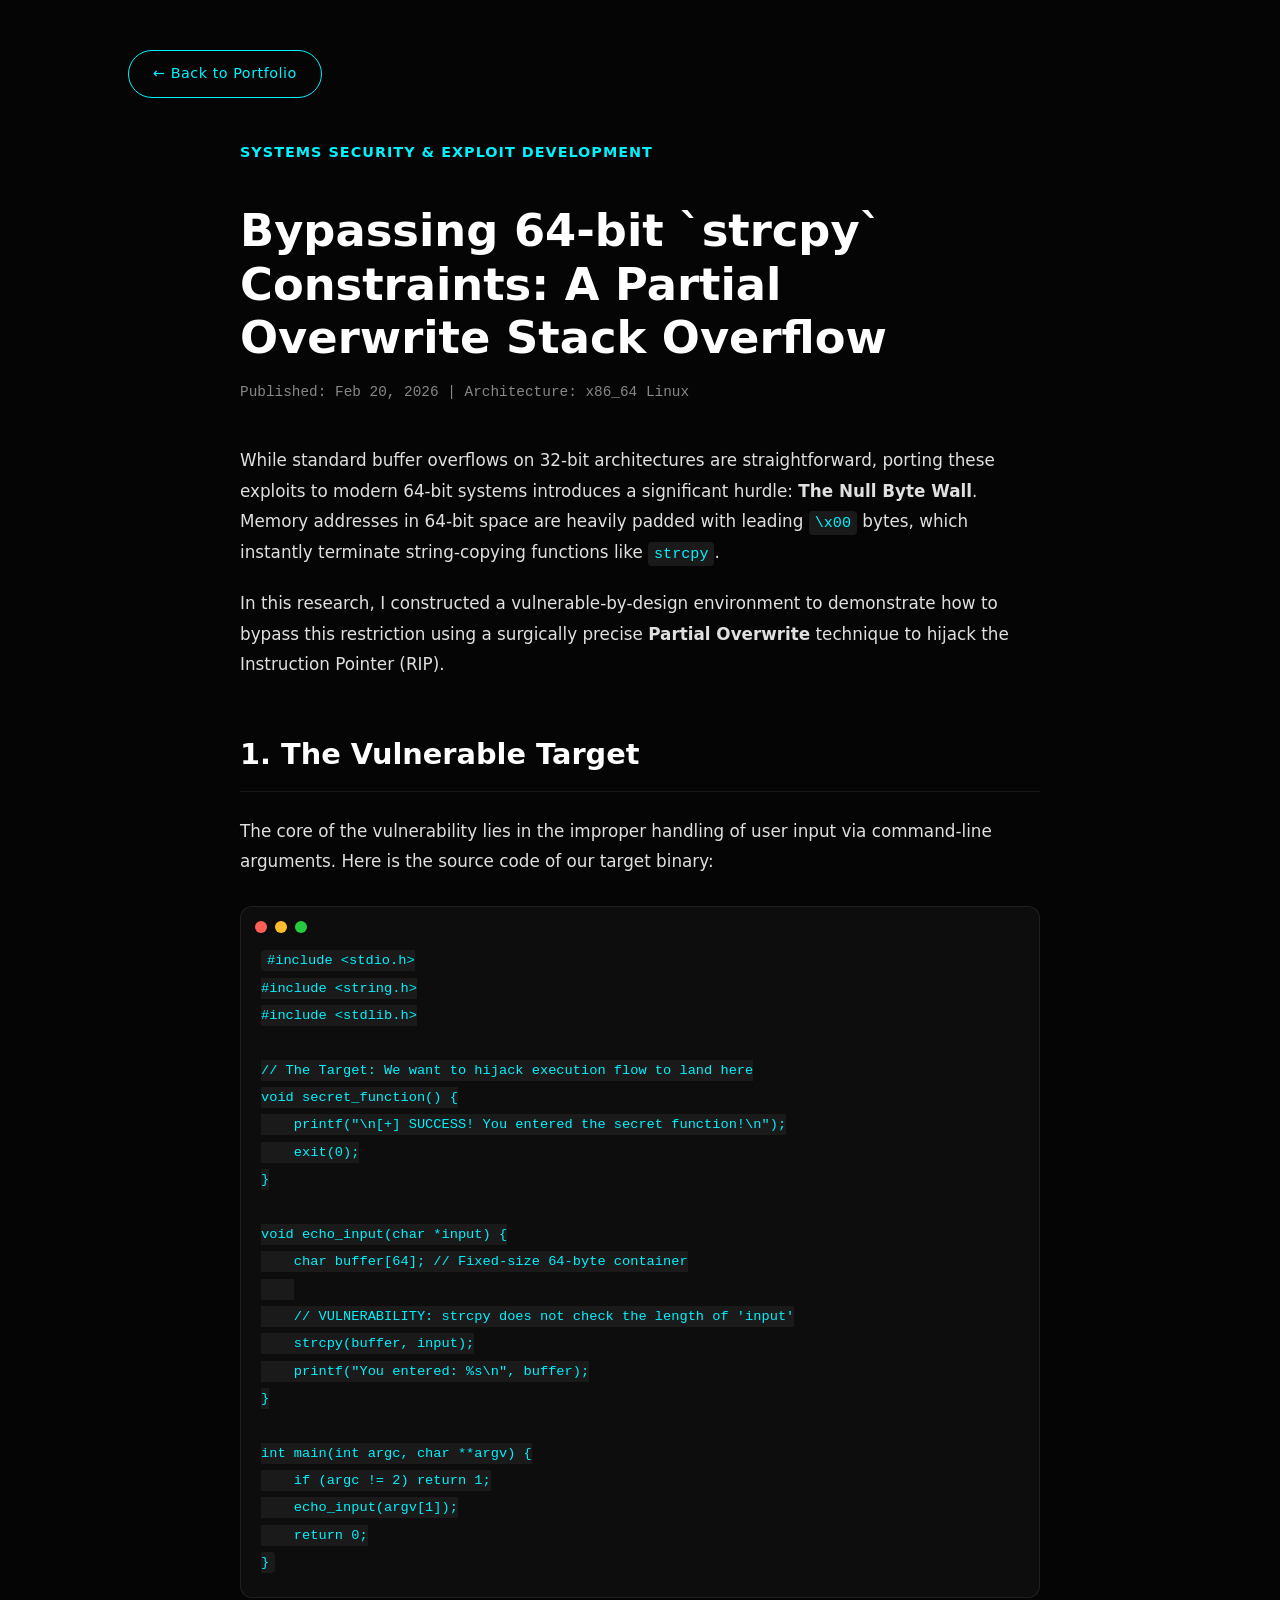
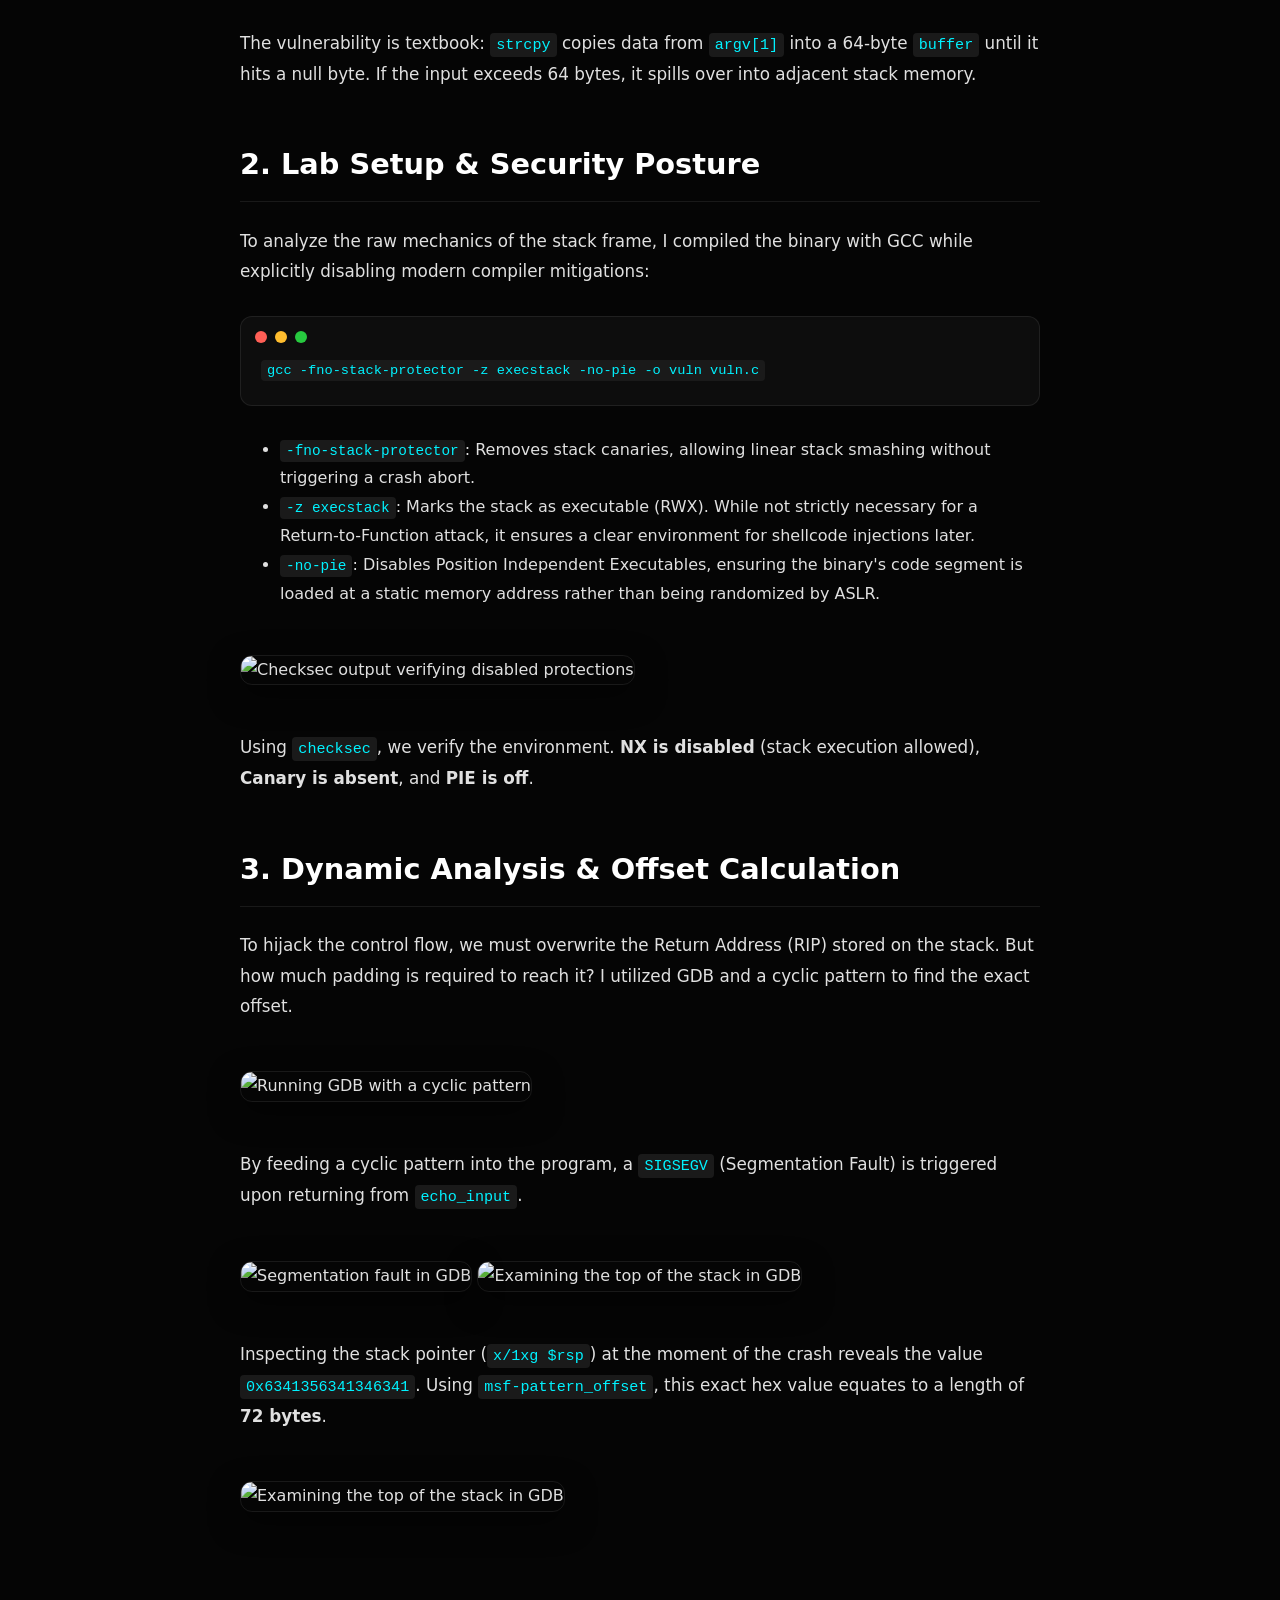
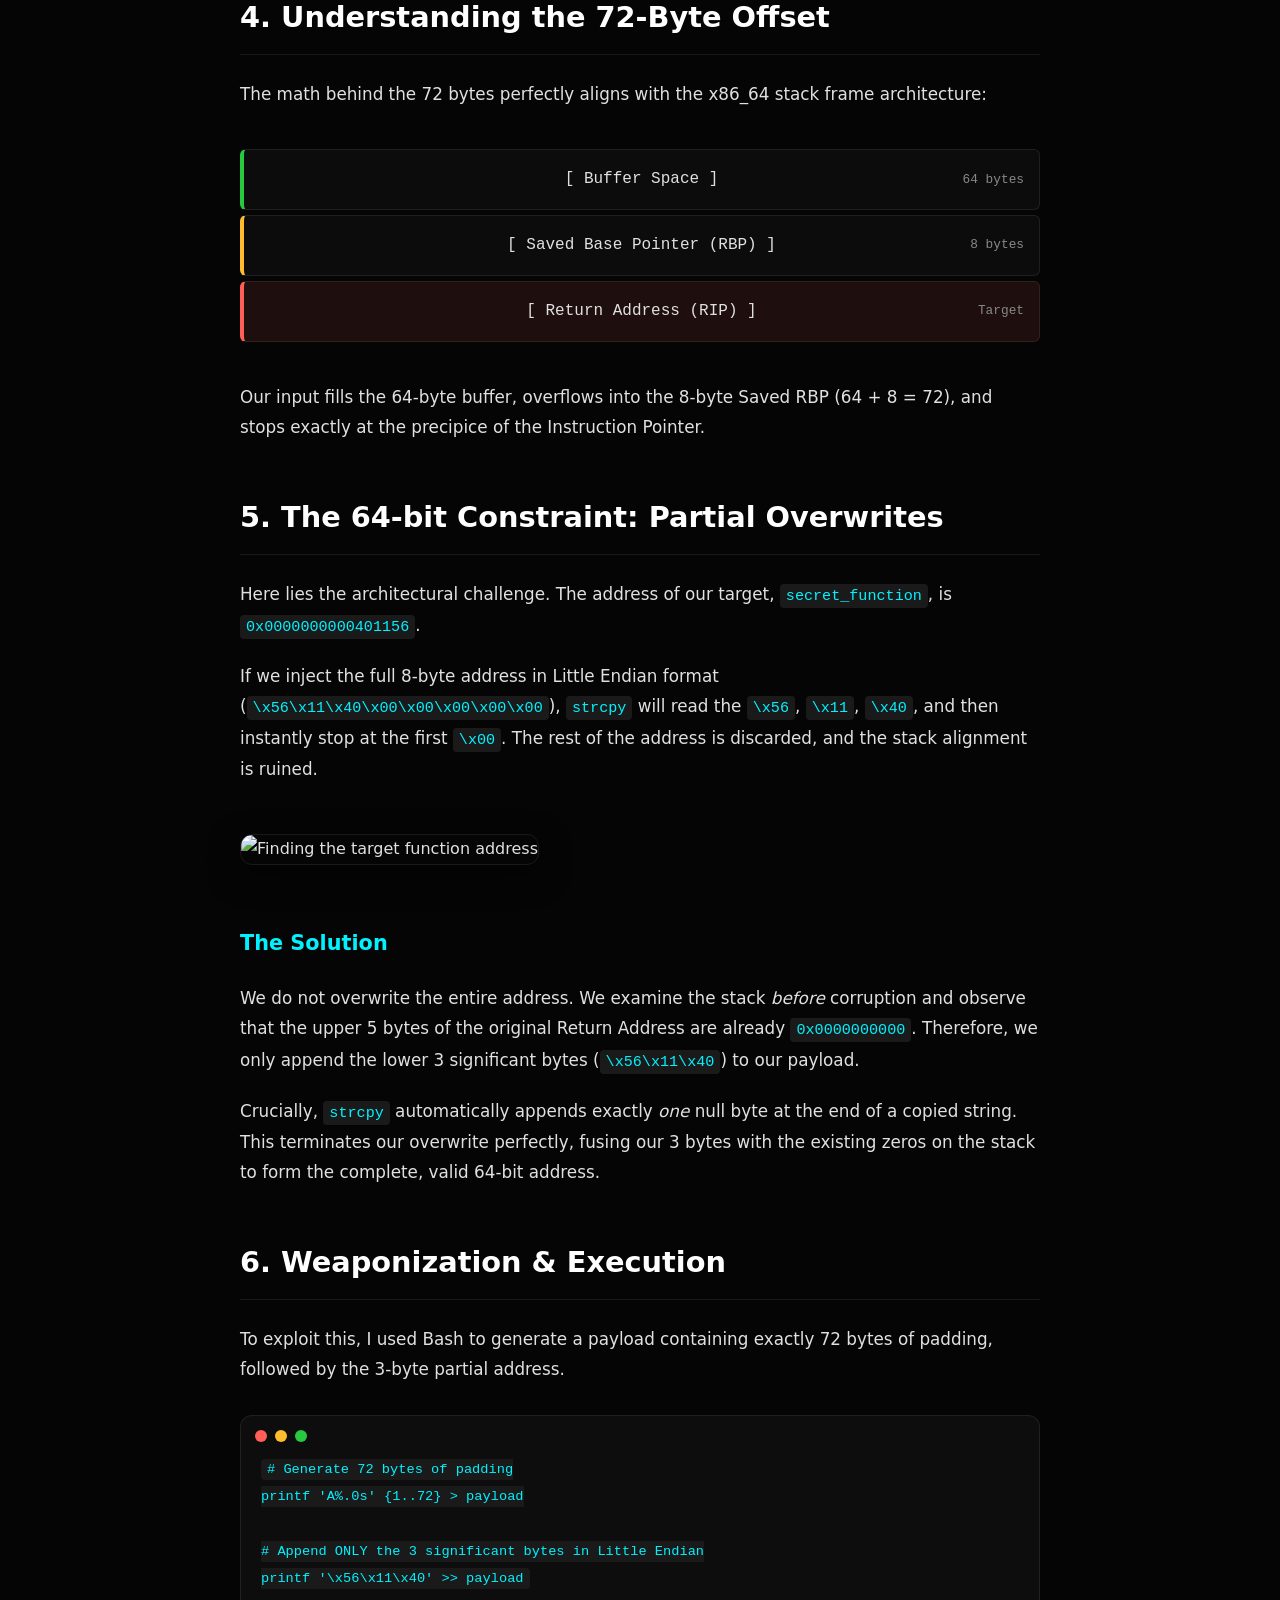
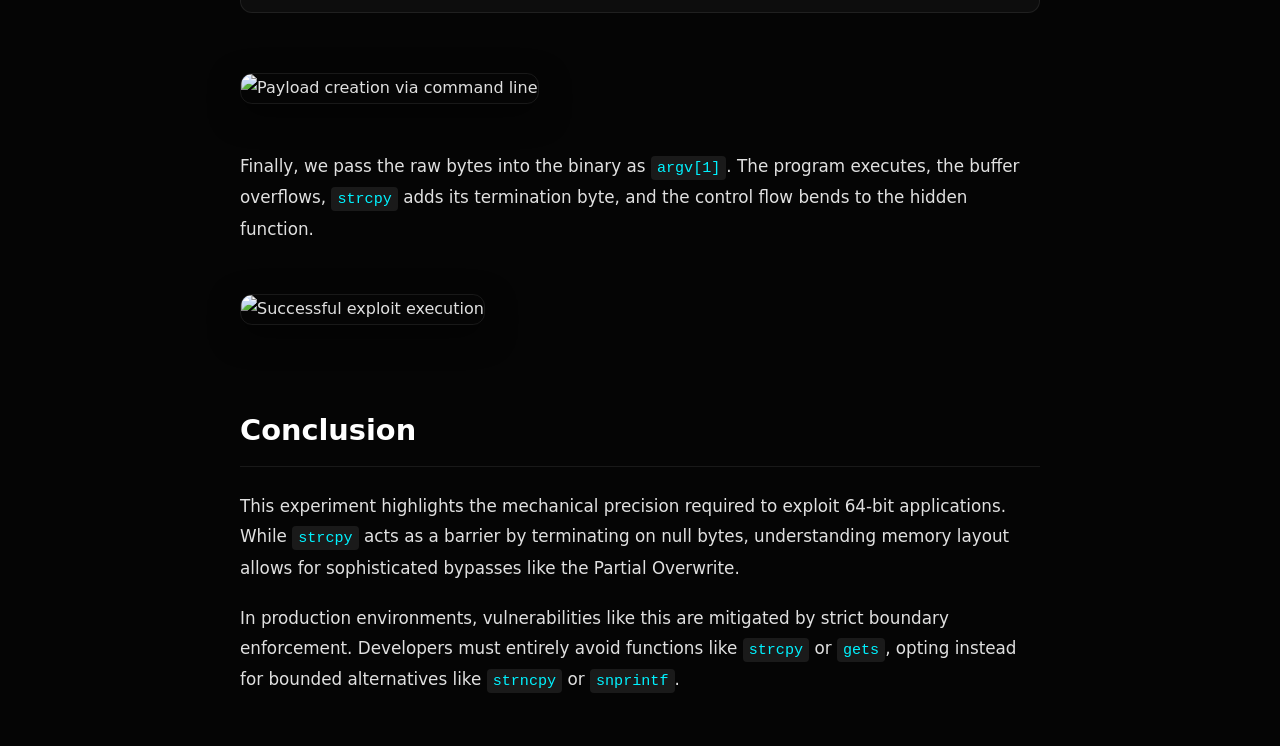
==== blog/buffer-overflow.html @ 31efb601 "Update buffer-overflow.html Updated all the images link in the page" ====
<!DOCTYPE html>
<html lang="en">
<head>
    <meta charset="UTF-8">
    <meta name="viewport" content="width=device-width, initial-scale=1.0">
    <title>Bypassing 64-bit strcpy Constraints | Vedant Karande</title>
    <style>
        :root {
            --bg: #050505;
            --neon-blue: #00f2ff;
            --text-main: #e0e0e0;
            --text-muted: #888;
            --glass-bg: rgba(255, 255, 255, 0.03);
            --glass-border: rgba(255, 255, 255, 0.08);
        }
        
        body { 
            background: var(--bg); 
            color: var(--text-main); 
            font-family: 'Inter', system-ui, -apple-system, sans-serif; 
            line-height: 1.8; 
            padding: 50px 10%; 
            margin: 0;
            overflow-x: hidden;
        }

        /* Smooth Scroll & Animations */
        html { scroll-behavior: smooth; }
        .fade-in {
            opacity: 0;
            transform: translateY(30px);
            transition: opacity 0.8s ease-out, transform 0.8s ease-out;
        }
        .fade-in.visible {
            opacity: 1;
            transform: translateY(0);
        }

        /* Navigation */
        .back-btn {
            display: inline-block;
            text-decoration: none;
            color: var(--neon-blue);
            border: 1px solid var(--neon-blue);
            padding: 10px 24px;
            border-radius: 50px;
            margin-bottom: 40px;
            font-size: 0.9rem;
            letter-spacing: 0.5px;
            transition: all 0.3s ease;
        }
        .back-btn:hover { 
            background: var(--neon-blue); 
            color: #000; 
            box-shadow: 0 0 15px var(--neon-blue); 
        }

        /* Typography & Layout */
        .content { max-width: 800px; margin: 0 auto; }
        h1 { font-size: 2.8rem; color: #fff; margin-bottom: 10px; line-height: 1.2; }
        h2 { font-size: 1.8rem; color: #fff; margin-top: 50px; border-bottom: 1px solid var(--glass-border); padding-bottom: 10px; }
        h3 { font-size: 1.3rem; color: var(--neon-blue); margin-top: 30px; }
        p { font-size: 1.05rem; margin-bottom: 20px; }
        .metadata { color: var(--text-muted); margin-bottom: 40px; font-family: 'Fira Code', monospace; font-size: 0.9rem; }
        
        /* Media & Inline Code */
        img { 
            width: 100%; 
            border-radius: 12px; 
            border: 1px solid var(--glass-border); 
            margin: 30px 0; 
            box-shadow: 0 10px 30px rgba(0,0,0,0.5);
            transition: transform 0.3s ease;
        }
        img:hover { transform: scale(1.02); }
        code { background: #1a1a1a; padding: 3px 6px; border-radius: 4px; color: var(--neon-blue); font-family: 'Fira Code', monospace; font-size: 0.9em; }

        /* Custom Stack Diagram */
        .stack-diagram {
            display: flex;
            flex-direction: column;
            gap: 5px;
            margin: 40px 0;
            font-family: 'Fira Code', monospace;
        }
        .stack-row {
            background: var(--glass-bg);
            border: 1px solid var(--glass-border);
            padding: 15px;
            text-align: center;
            border-radius: 6px;
            position: relative;
        }
        .stack-row.buffer { border-left: 4px solid #27c93f; }
        .stack-row.rbp { border-left: 4px solid #ffbd2e; }
        .stack-row.rip { border-left: 4px solid #ff5f56; background: rgba(255, 95, 86, 0.1); }
        .stack-annotation { font-size: 0.8rem; color: var(--text-muted); position: absolute; right: 15px; top: 50%; transform: translateY(-50%); }

        /* Code Block Styling */
        .code-container { position: relative; margin: 30px 0; }
        pre { 
            background: #0d0d0d; 
            color: #d4d4d4; 
            padding: 40px 20px 20px; 
            border-radius: 12px; 
            overflow-x: auto; 
            font-family: 'Fira Code', monospace; 
            font-size: 0.95rem; 
            border: 1px solid var(--glass-border); 
            margin: 0;
        }
        .copy-btn { 
            position: absolute; top: 10px; right: 10px; background: #2a2a2a; color: #fff; 
            border: 1px solid var(--glass-border); border-radius: 6px; padding: 5px 12px; 
            font-size: 12px; cursor: pointer; transition: all 0.2s; opacity: 0; font-family: 'Inter', sans-serif;
        }
        .code-container:hover .copy-btn { opacity: 1; }
        .copy-btn:hover { background: var(--neon-blue); color: #000; }
        .mac-dots { position: absolute; top: 15px; left: 15px; display: flex; gap: 8px; }
        .mac-dot { width: 12px; height: 12px; border-radius: 50%; }
        .mac-dot.red { background: #ff5f56; } 
        .mac-dot.yellow { background: #ffbd2e; } 
        .mac-dot.green { background: #27c93f; }
    </style>
</head>
<body>

    <a href="../index.html" class="back-btn">← Back to Portfolio</a>

    <article class="content">
        <div class="fade-in">
            <span style="color:var(--neon-blue); text-transform:uppercase; font-size:0.9rem; font-weight: 600; letter-spacing: 1px;">Systems Security & Exploit Development</span>
            <h1>Bypassing 64-bit `strcpy` Constraints: A Partial Overwrite Stack Overflow</h1>
            <p class="metadata">Published: Feb 20, 2026 | Architecture: x86_64 Linux</p>
        </div>

        <div class="fade-in">
            <p>While standard buffer overflows on 32-bit architectures are straightforward, porting these exploits to modern 64-bit systems introduces a significant hurdle: <strong>The Null Byte Wall</strong>. Memory addresses in 64-bit space are heavily padded with leading <code>\x00</code> bytes, which instantly terminate string-copying functions like <code>strcpy</code>.</p>
            <p>In this research, I constructed a vulnerable-by-design environment to demonstrate how to bypass this restriction using a surgically precise <strong>Partial Overwrite</strong> technique to hijack the Instruction Pointer (RIP).</p>
        </div>

        <h2 class="fade-in">1. The Vulnerable Target</h2>
        <div class="fade-in">
            <p>The core of the vulnerability lies in the improper handling of user input via command-line arguments. Here is the source code of our target binary:</p>
            
            <div class="code-container">
                <div class="mac-dots"><div class="mac-dot red"></div><div class="mac-dot yellow"></div><div class="mac-dot green"></div></div>
                <button class="copy-btn">Copy</button>
<pre><code>#include &lt;stdio.h&gt;
#include &lt;string.h&gt;
#include &lt;stdlib.h&gt;

// The Target: We want to hijack execution flow to land here
void secret_function() {
    printf("\n[+] SUCCESS! You entered the secret function!\n");
    exit(0);
}

void echo_input(char *input) {
    char buffer[64]; // Fixed-size 64-byte container
    
    // VULNERABILITY: strcpy does not check the length of 'input'
    strcpy(buffer, input);
    printf("You entered: %s\n", buffer);
}

int main(int argc, char **argv) {
    if (argc != 2) return 1;
    echo_input(argv[1]);
    return 0;
}</code></pre>
            </div>
            <!-- <img src="Vulnerable_program.png" alt="Vulnerable C Source Code" loading="lazy"> -->
            <p>The vulnerability is textbook: <code>strcpy</code> copies data from <code>argv[1]</code> into a 64-byte <code>buffer</code> until it hits a null byte. If the input exceeds 64 bytes, it spills over into adjacent stack memory.</p>
        </div>

        <h2 class="fade-in">2. Lab Setup & Security Posture</h2>
        <div class="fade-in">
            <p>To analyze the raw mechanics of the stack frame, I compiled the binary with GCC while explicitly disabling modern compiler mitigations:</p>

            <div class="code-container">
                <div class="mac-dots"><div class="mac-dot red"></div><div class="mac-dot yellow"></div><div class="mac-dot green"></div></div>
                <button class="copy-btn">Copy</button>
<pre><code>gcc -fno-stack-protector -z execstack -no-pie -o vuln vuln.c</code></pre>
            </div>

            <ul>
                <li><code>-fno-stack-protector</code>: Removes stack canaries, allowing linear stack smashing without triggering a crash abort.</li>
                <li><code>-z execstack</code>: Marks the stack as executable (RWX). While not strictly necessary for a Return-to-Function attack, it ensures a clear environment for shellcode injections later.</li>
                <li><code>-no-pie</code>: Disables Position Independent Executables, ensuring the binary's code segment is loaded at a static memory address rather than being randomized by ASLR.</li>
            </ul>

            <img src="images/compilation_and_security_vals.png" alt="Checksec output verifying disabled protections" loading="lazy">
            <p>Using <code>checksec</code>, we verify the environment. <strong>NX is disabled</strong> (stack execution allowed), <strong>Canary is absent</strong>, and <strong>PIE is off</strong>.</p>
        </div>

        <h2 class="fade-in">3. Dynamic Analysis & Offset Calculation</h2>
        <div class="fade-in">
            <p>To hijack the control flow, we must overwrite the Return Address (RIP) stored on the stack. But how much padding is required to reach it? I utilized GDB and a cyclic pattern to find the exact offset.</p>
            
            <img src="images/run_gdb_withpattern.png" alt="Running GDB with a cyclic pattern" loading="lazy">

            <p>By feeding a cyclic pattern into the program, a <code>SIGSEGV</code> (Segmentation Fault) is triggered upon returning from <code>echo_input</code>.</p>
            
            <img src="images/program_crash.png" alt="Segmentation fault in GDB" loading="lazy">
            <img src="images/value_at_topofstack.png" alt="Examining the top of the stack in GDB" loading="lazy">
            
            <p>Inspecting the stack pointer (<code>x/1xg $rsp</code>) at the moment of the crash reveals the value <code>0x6341356341346341</code>. Using <code>msf-pattern_offset</code>, this exact hex value equates to a length of <strong>72 bytes</strong>.</p>
            <img src="images/offset_calculate.png" alt="Examining the top of the stack in GDB" loading="lazy">
        </div>

        <h2 class="fade-in">4. Understanding the 72-Byte Offset</h2>
        <div class="fade-in">
            <p>The math behind the 72 bytes perfectly aligns with the x86_64 stack frame architecture:</p>
            
            <div class="stack-diagram">
                <div class="stack-row buffer">
                    [ Buffer Space ]
                    <span class="stack-annotation">64 bytes</span>
                </div>
                <div class="stack-row rbp">
                    [ Saved Base Pointer (RBP) ]
                    <span class="stack-annotation">8 bytes</span>
                </div>
                <div class="stack-row rip">
                    [ Return Address (RIP) ]
                    <span class="stack-annotation">Target</span>
                </div>
            </div>

            <p>Our input fills the 64-byte buffer, overflows into the 8-byte Saved RBP (64 + 8 = 72), and stops exactly at the precipice of the Instruction Pointer.</p>
        </div>

        <h2 class="fade-in">5. The 64-bit Constraint: Partial Overwrites</h2>
        <div class="fade-in">
            <p>Here lies the architectural challenge. The address of our target, <code>secret_function</code>, is <code>0x0000000000401156</code>.</p>
            <p>If we inject the full 8-byte address in Little Endian format (<code>\x56\x11\x40\x00\x00\x00\x00\x00</code>), <code>strcpy</code> will read the <code>\x56</code>, <code>\x11</code>, <code>\x40</code>, and then instantly stop at the first <code>\x00</code>. The rest of the address is discarded, and the stack alignment is ruined.</p>
            
            <img src="images/Address_of_target_func.png" alt="Finding the target function address" loading="lazy">

            <h3>The Solution</h3>
            <p>We do not overwrite the entire address. We examine the stack <em>before</em> corruption and observe that the upper 5 bytes of the original Return Address are already <code>0x0000000000</code>. Therefore, we only append the lower 3 significant bytes (<code>\x56\x11\x40</code>) to our payload.</p>
            <p>Crucially, <code>strcpy</code> automatically appends exactly <em>one</em> null byte at the end of a copied string. This terminates our overwrite perfectly, fusing our 3 bytes with the existing zeros on the stack to form the complete, valid 64-bit address.</p>
        </div>

        <h2 class="fade-in">6. Weaponization & Execution</h2>
        <div class="fade-in">
            <p>To exploit this, I used Bash to generate a payload containing exactly 72 bytes of padding, followed by the 3-byte partial address.</p>

            <div class="code-container">
                <div class="mac-dots"><div class="mac-dot red"></div><div class="mac-dot yellow"></div><div class="mac-dot green"></div></div>
                <button class="copy-btn">Copy</button>
<pre><code># Generate 72 bytes of padding
printf 'A%.0s' {1..72} > payload

# Append ONLY the 3 significant bytes in Little Endian
printf '\x56\x11\x40' >> payload</code></pre>
            </div>

            <img src="images/payload_creation.png" alt="Payload creation via command line" loading="lazy">

            <p>Finally, we pass the raw bytes into the binary as <code>argv[1]</code>. The program executes, the buffer overflows, <code>strcpy</code> adds its termination byte, and the control flow bends to the hidden function.</p>

            <img src="images/successful_exploit.png" alt="Successful exploit execution" loading="lazy">
        </div>

        <h2 class="fade-in">Conclusion</h2>
        <div class="fade-in">
            <p>This experiment highlights the mechanical precision required to exploit 64-bit applications. While <code>strcpy</code> acts as a barrier by terminating on null bytes, understanding memory layout allows for sophisticated bypasses like the Partial Overwrite.</p>
            <p>In production environments, vulnerabilities like this are mitigated by strict boundary enforcement. Developers must entirely avoid functions like <code>strcpy</code> or <code>gets</code>, opting instead for bounded alternatives like <code>strncpy</code> or <code>snprintf</code>.</p>
        </div>

    </article>

    <script>
        // Custom Intersection Observer for smooth scrolling fade-ins
        document.addEventListener("DOMContentLoaded", () => {
            const elements = document.querySelectorAll('.fade-in');
            
            const observer = new IntersectionObserver((entries) => {
                entries.forEach(entry => {
                    if (entry.isIntersecting) {
                        entry.target.classList.add('visible');
                    }
                });
            }, { threshold: 0.1 });

            elements.forEach(el => observer.observe(el));

            // Copy Button Logic for Code Blocks
            document.querySelectorAll('.code-container').forEach(container => {
                const btn = container.querySelector('.copy-btn');
                const code = container.querySelector('code');
                
                btn.addEventListener('click', () => {
                    navigator.clipboard.writeText(code.innerText).then(() => {
                        btn.innerText = 'Copied!';
                        btn.style.color = '#000';
                        btn.style.background = 'var(--neon-blue)';
                        setTimeout(() => {
                            btn.innerText = 'Copy';
                            btn.style.color = '#fff';
                            btn.style.background = '#2a2a2a';
                        }, 2000);
                    });
                });
            });
        });
    </script>
</body>

</html>
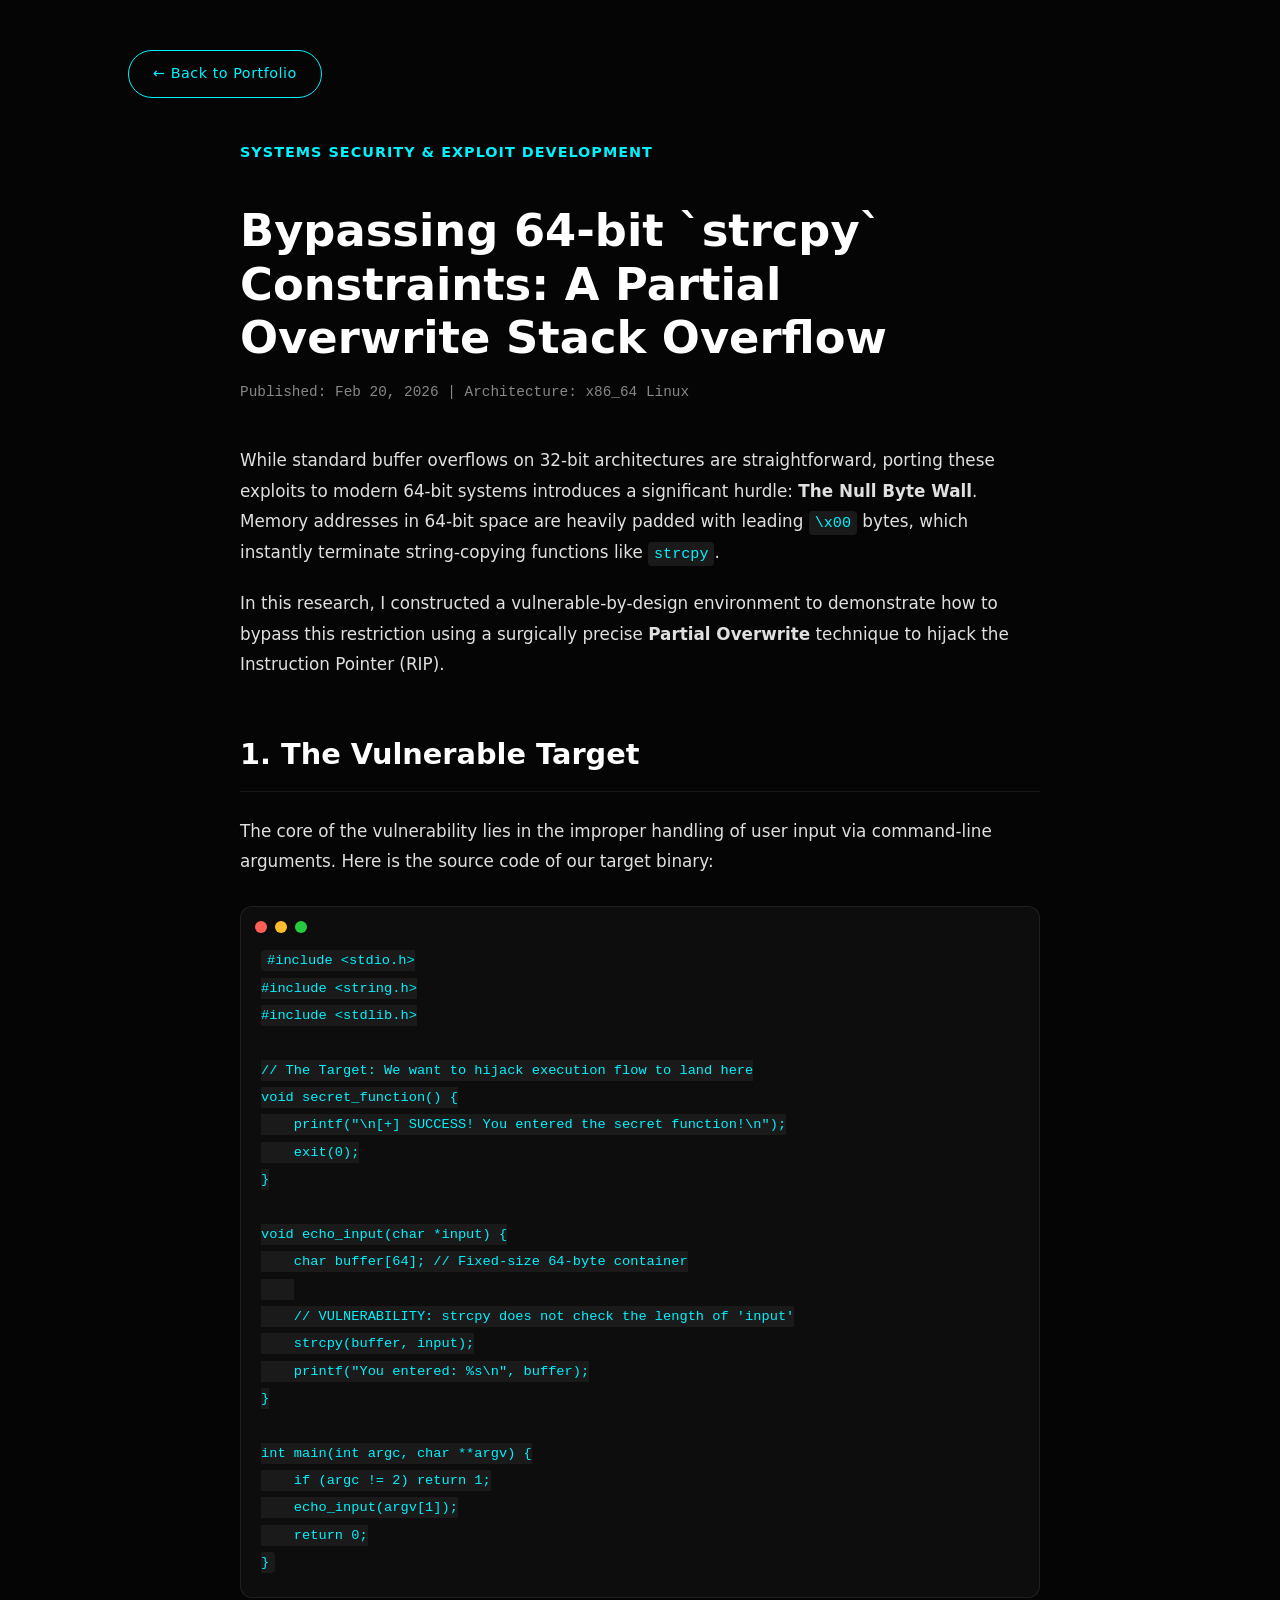
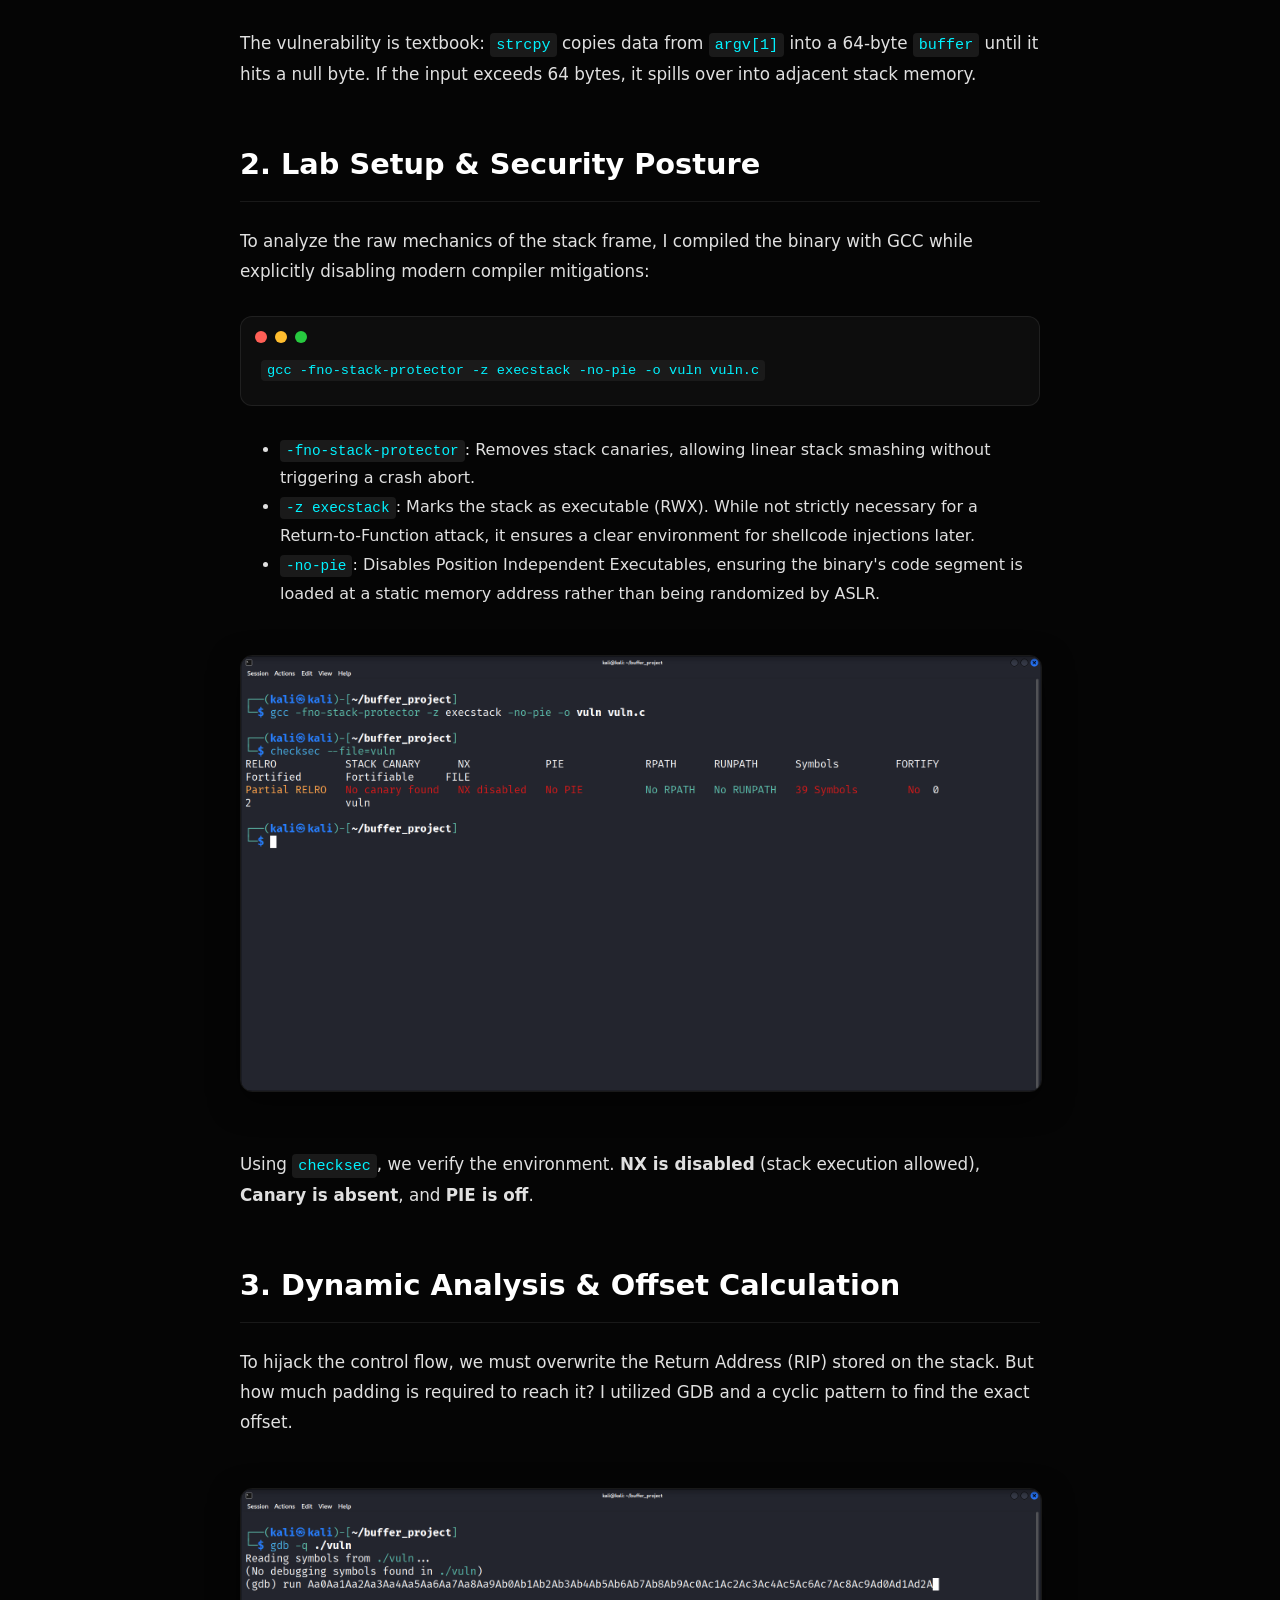
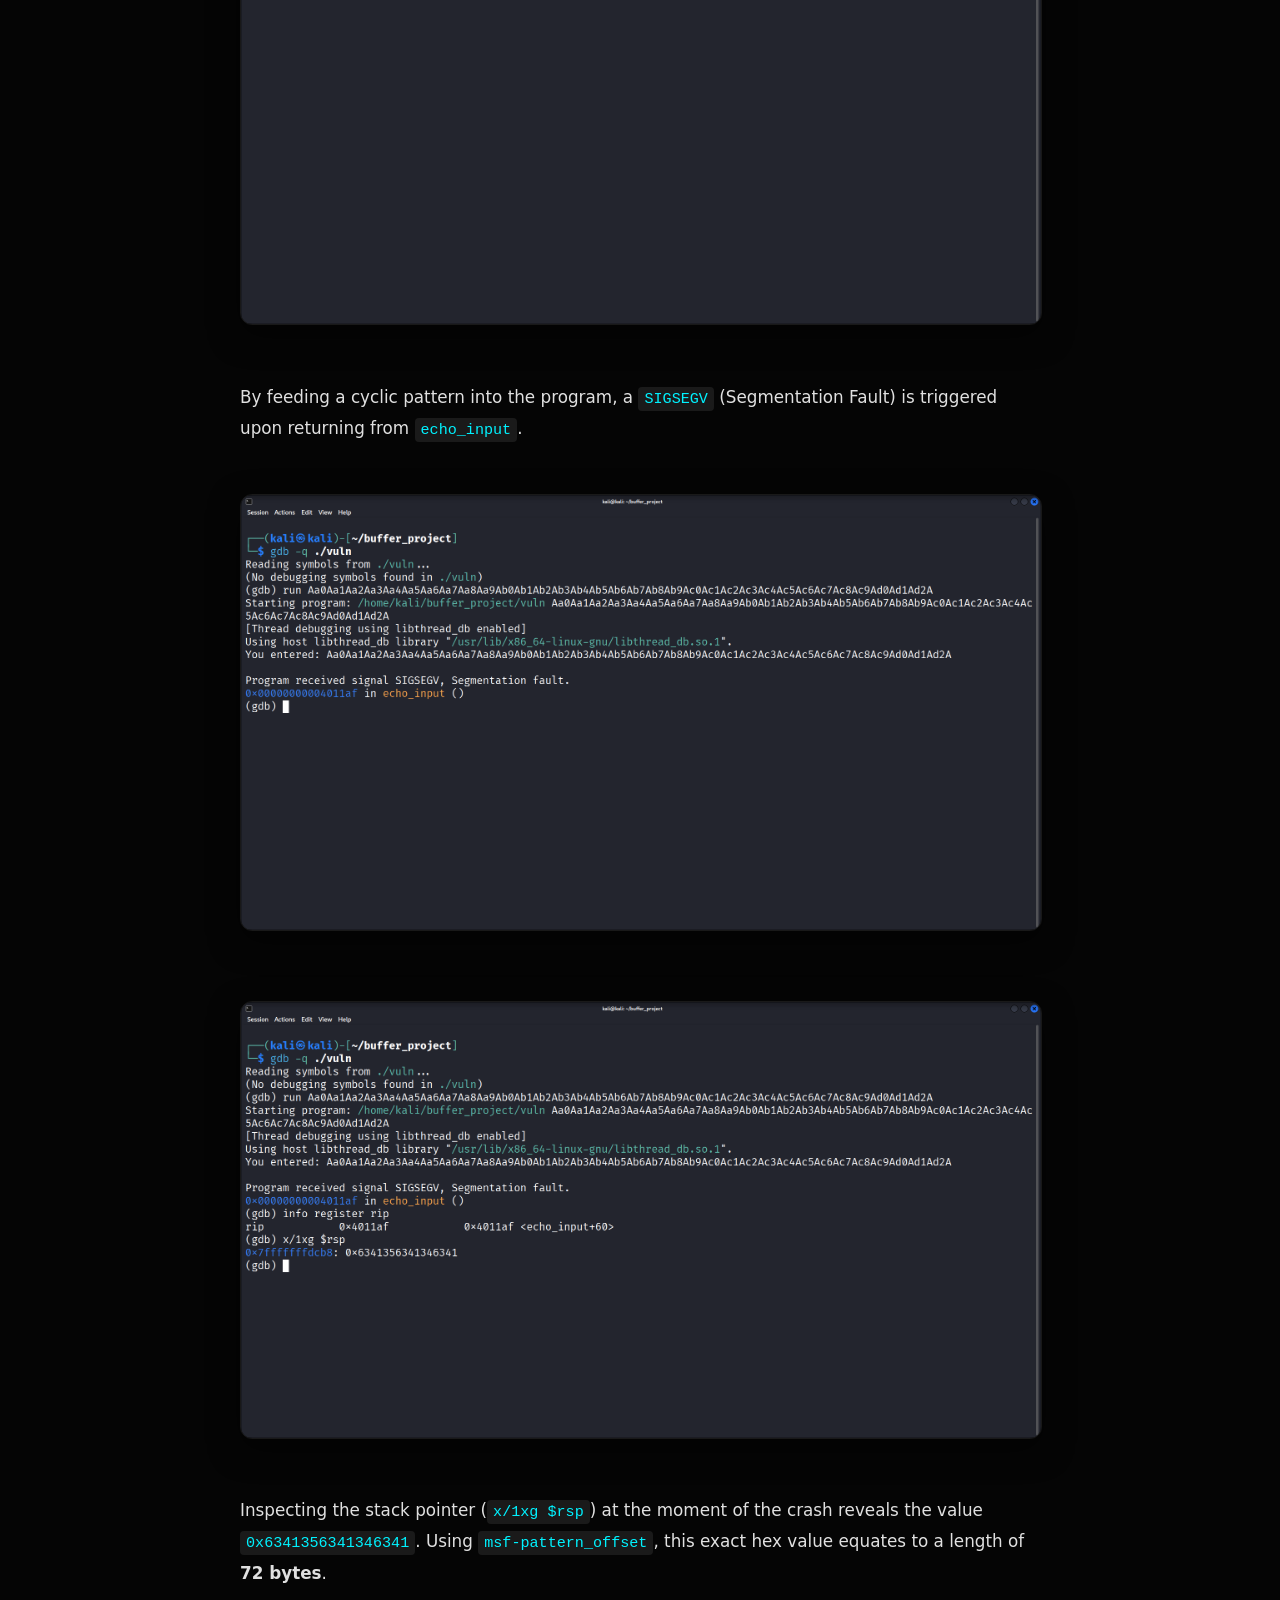
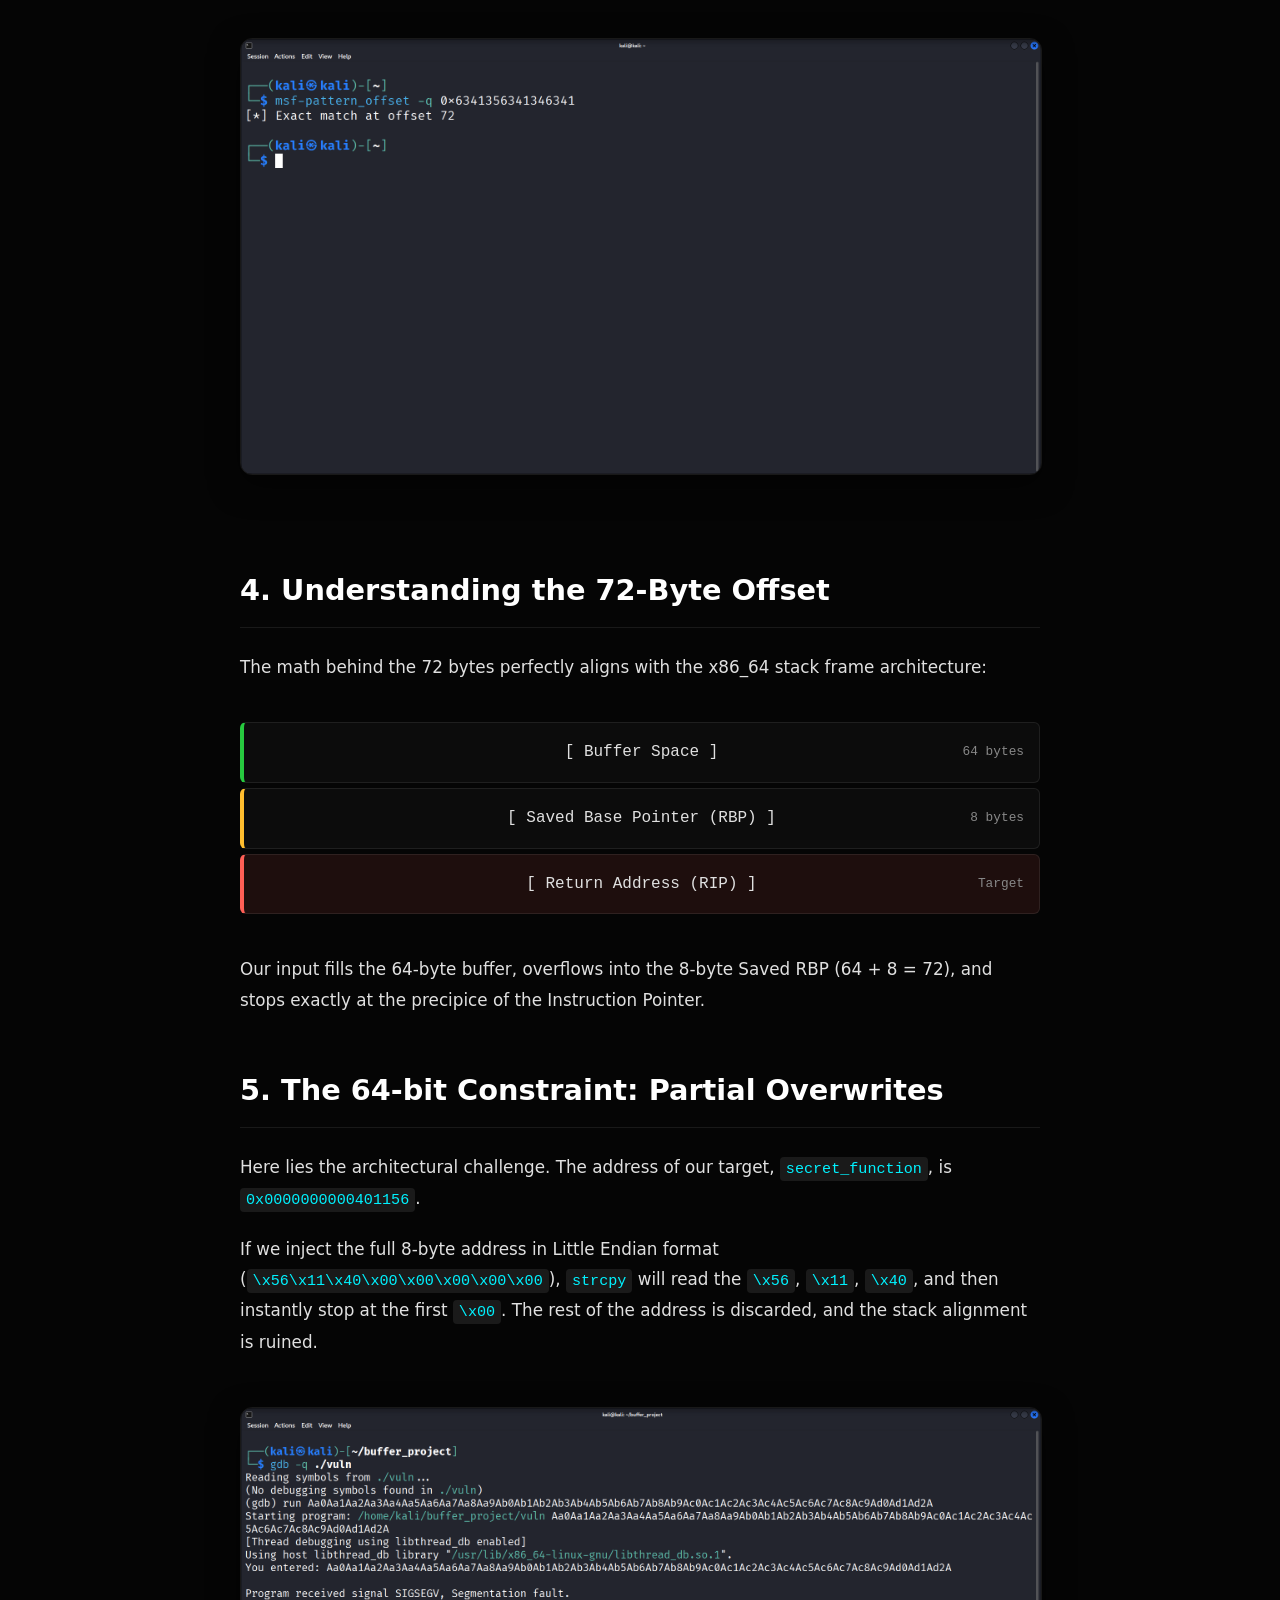
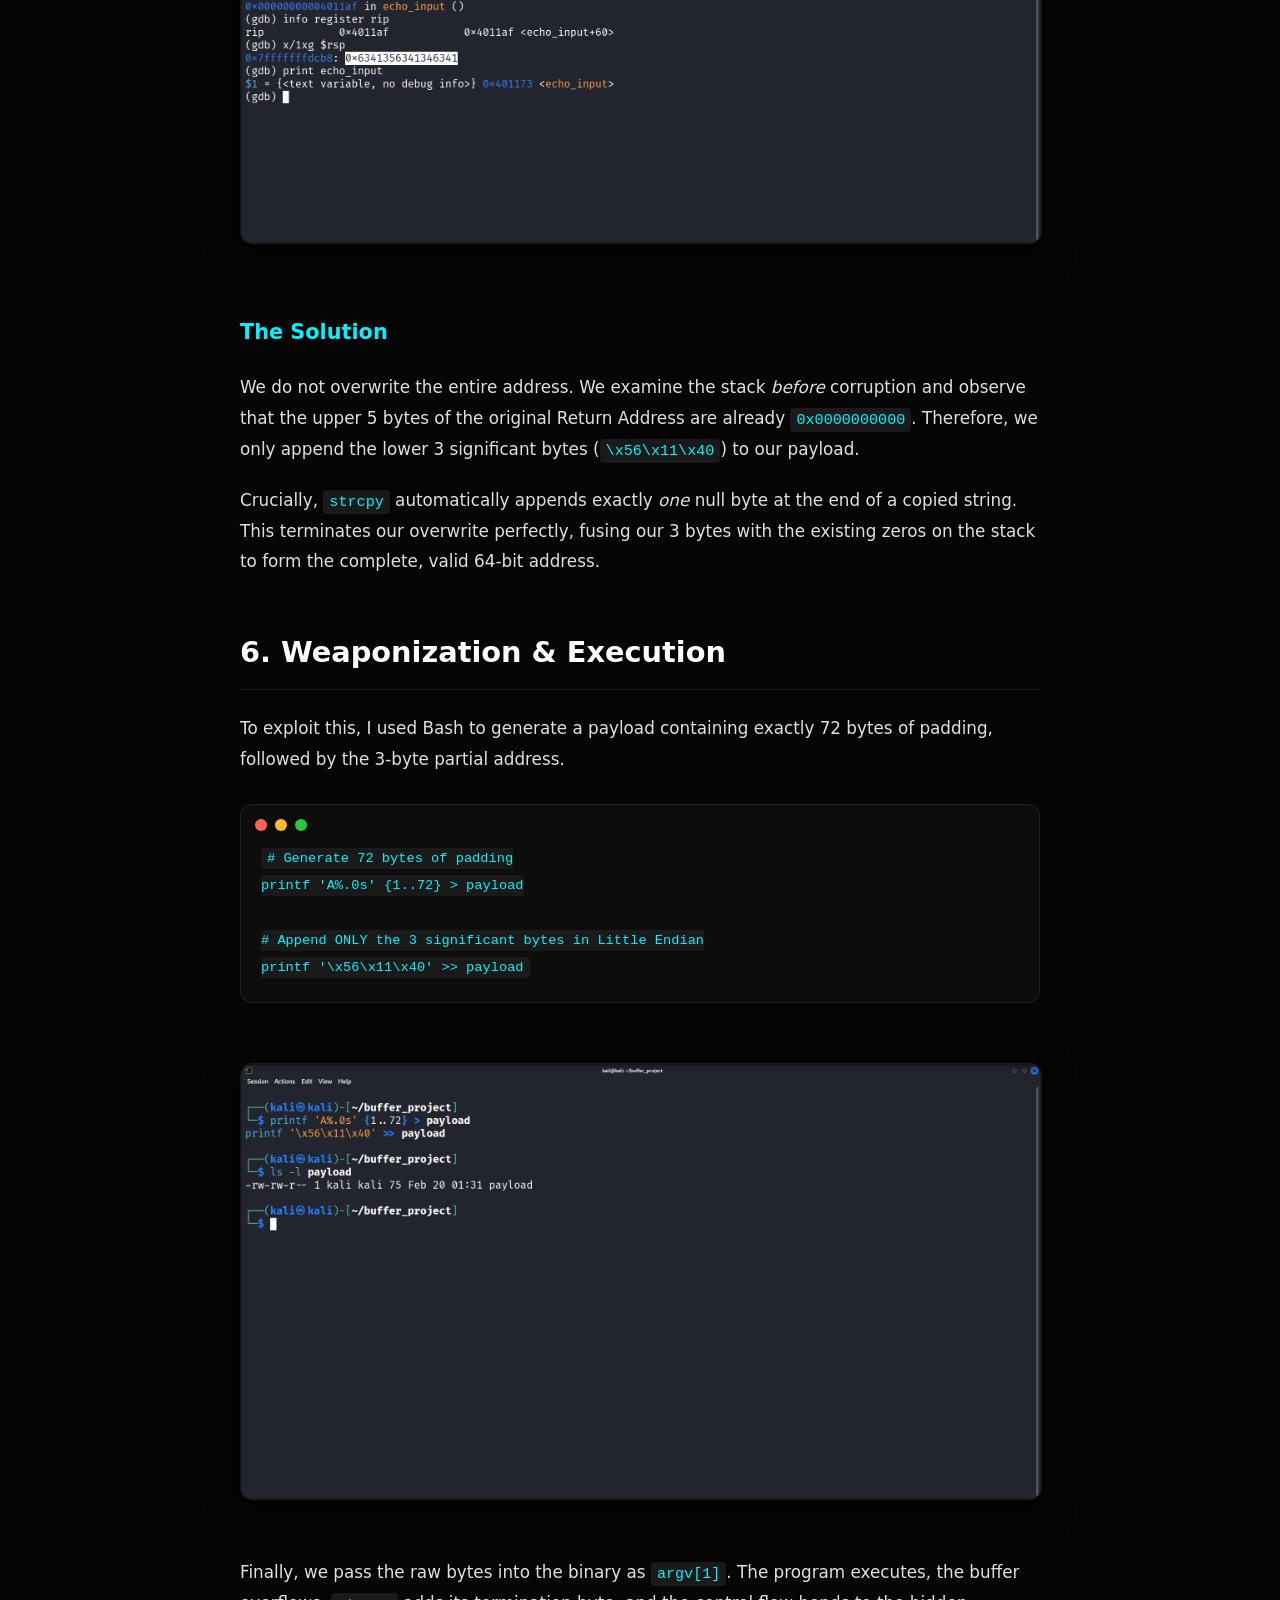
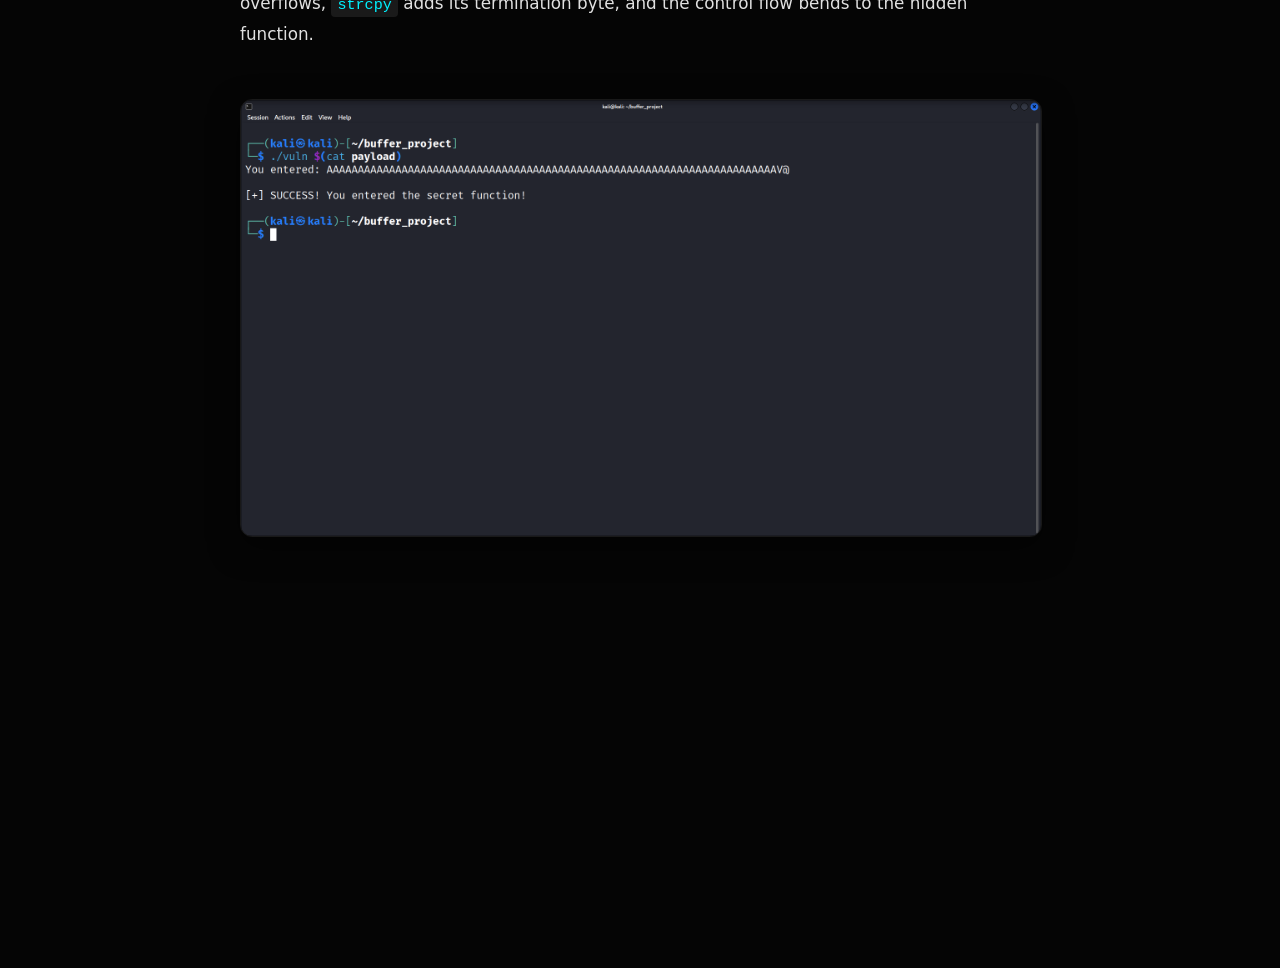
==== commit 70547e31: "Update buffer-overflow.html Minor changes in image layout" ====
--- a/blog/buffer-overflow.html
+++ b/blog/buffer-overflow.html
@@ -190,7 +190,7 @@
                 <li><code>-no-pie</code>: Disables Position Independent Executables, ensuring the binary's code segment is loaded at a static memory address rather than being randomized by ASLR.</li>
             </ul>
 
-            <img src="images/compilation_and_security_vals.png" alt="Checksec output verifying disabled protections" loading="lazy">
+            <img src="../images/compilation_and_security_vals.png" alt="Checksec output verifying disabled protections" loading="lazy">
             <p>Using <code>checksec</code>, we verify the environment. <strong>NX is disabled</strong> (stack execution allowed), <strong>Canary is absent</strong>, and <strong>PIE is off</strong>.</p>
         </div>
 
@@ -198,15 +198,15 @@
         <div class="fade-in">
             <p>To hijack the control flow, we must overwrite the Return Address (RIP) stored on the stack. But how much padding is required to reach it? I utilized GDB and a cyclic pattern to find the exact offset.</p>
             
-            <img src="images/run_gdb_withpattern.png" alt="Running GDB with a cyclic pattern" loading="lazy">
+            <img src="../images/run_gdb_withpattern.png" alt="Running GDB with a cyclic pattern" loading="lazy">
 
             <p>By feeding a cyclic pattern into the program, a <code>SIGSEGV</code> (Segmentation Fault) is triggered upon returning from <code>echo_input</code>.</p>
             
-            <img src="images/program_crash.png" alt="Segmentation fault in GDB" loading="lazy">
-            <img src="images/value_at_topofstack.png" alt="Examining the top of the stack in GDB" loading="lazy">
+            <img src="../images/program_crash.png" alt="Segmentation fault in GDB" loading="lazy">
+            <img src="../images/value_at_topofstack.png" alt="Examining the top of the stack in GDB" loading="lazy">
             
             <p>Inspecting the stack pointer (<code>x/1xg $rsp</code>) at the moment of the crash reveals the value <code>0x6341356341346341</code>. Using <code>msf-pattern_offset</code>, this exact hex value equates to a length of <strong>72 bytes</strong>.</p>
-            <img src="images/offset_calculate.png" alt="Examining the top of the stack in GDB" loading="lazy">
+            <img src="../images/offset_calculate.png" alt="Examining the top of the stack in GDB" loading="lazy">
         </div>
 
         <h2 class="fade-in">4. Understanding the 72-Byte Offset</h2>
@@ -236,7 +236,7 @@
             <p>Here lies the architectural challenge. The address of our target, <code>secret_function</code>, is <code>0x0000000000401156</code>.</p>
             <p>If we inject the full 8-byte address in Little Endian format (<code>\x56\x11\x40\x00\x00\x00\x00\x00</code>), <code>strcpy</code> will read the <code>\x56</code>, <code>\x11</code>, <code>\x40</code>, and then instantly stop at the first <code>\x00</code>. The rest of the address is discarded, and the stack alignment is ruined.</p>
             
-            <img src="images/Address_of_target_func.png" alt="Finding the target function address" loading="lazy">
+            <img src="../images/Address_of_target_func.png" alt="Finding the target function address" loading="lazy">
 
             <h3>The Solution</h3>
             <p>We do not overwrite the entire address. We examine the stack <em>before</em> corruption and observe that the upper 5 bytes of the original Return Address are already <code>0x0000000000</code>. Therefore, we only append the lower 3 significant bytes (<code>\x56\x11\x40</code>) to our payload.</p>
@@ -257,11 +257,11 @@
 printf '\x56\x11\x40' >> payload</code></pre>
             </div>
 
-            <img src="images/payload_creation.png" alt="Payload creation via command line" loading="lazy">
+            <img src="../images/payload_creation.png" alt="Payload creation via command line" loading="lazy">
 
             <p>Finally, we pass the raw bytes into the binary as <code>argv[1]</code>. The program executes, the buffer overflows, <code>strcpy</code> adds its termination byte, and the control flow bends to the hidden function.</p>
 
-            <img src="images/successful_exploit.png" alt="Successful exploit execution" loading="lazy">
+            <img src="../images/successful_exploit.png" alt="Successful exploit execution" loading="lazy">
         </div>
 
         <h2 class="fade-in">Conclusion</h2>
@@ -310,3 +310,4 @@
 </body>
 
 </html>
+
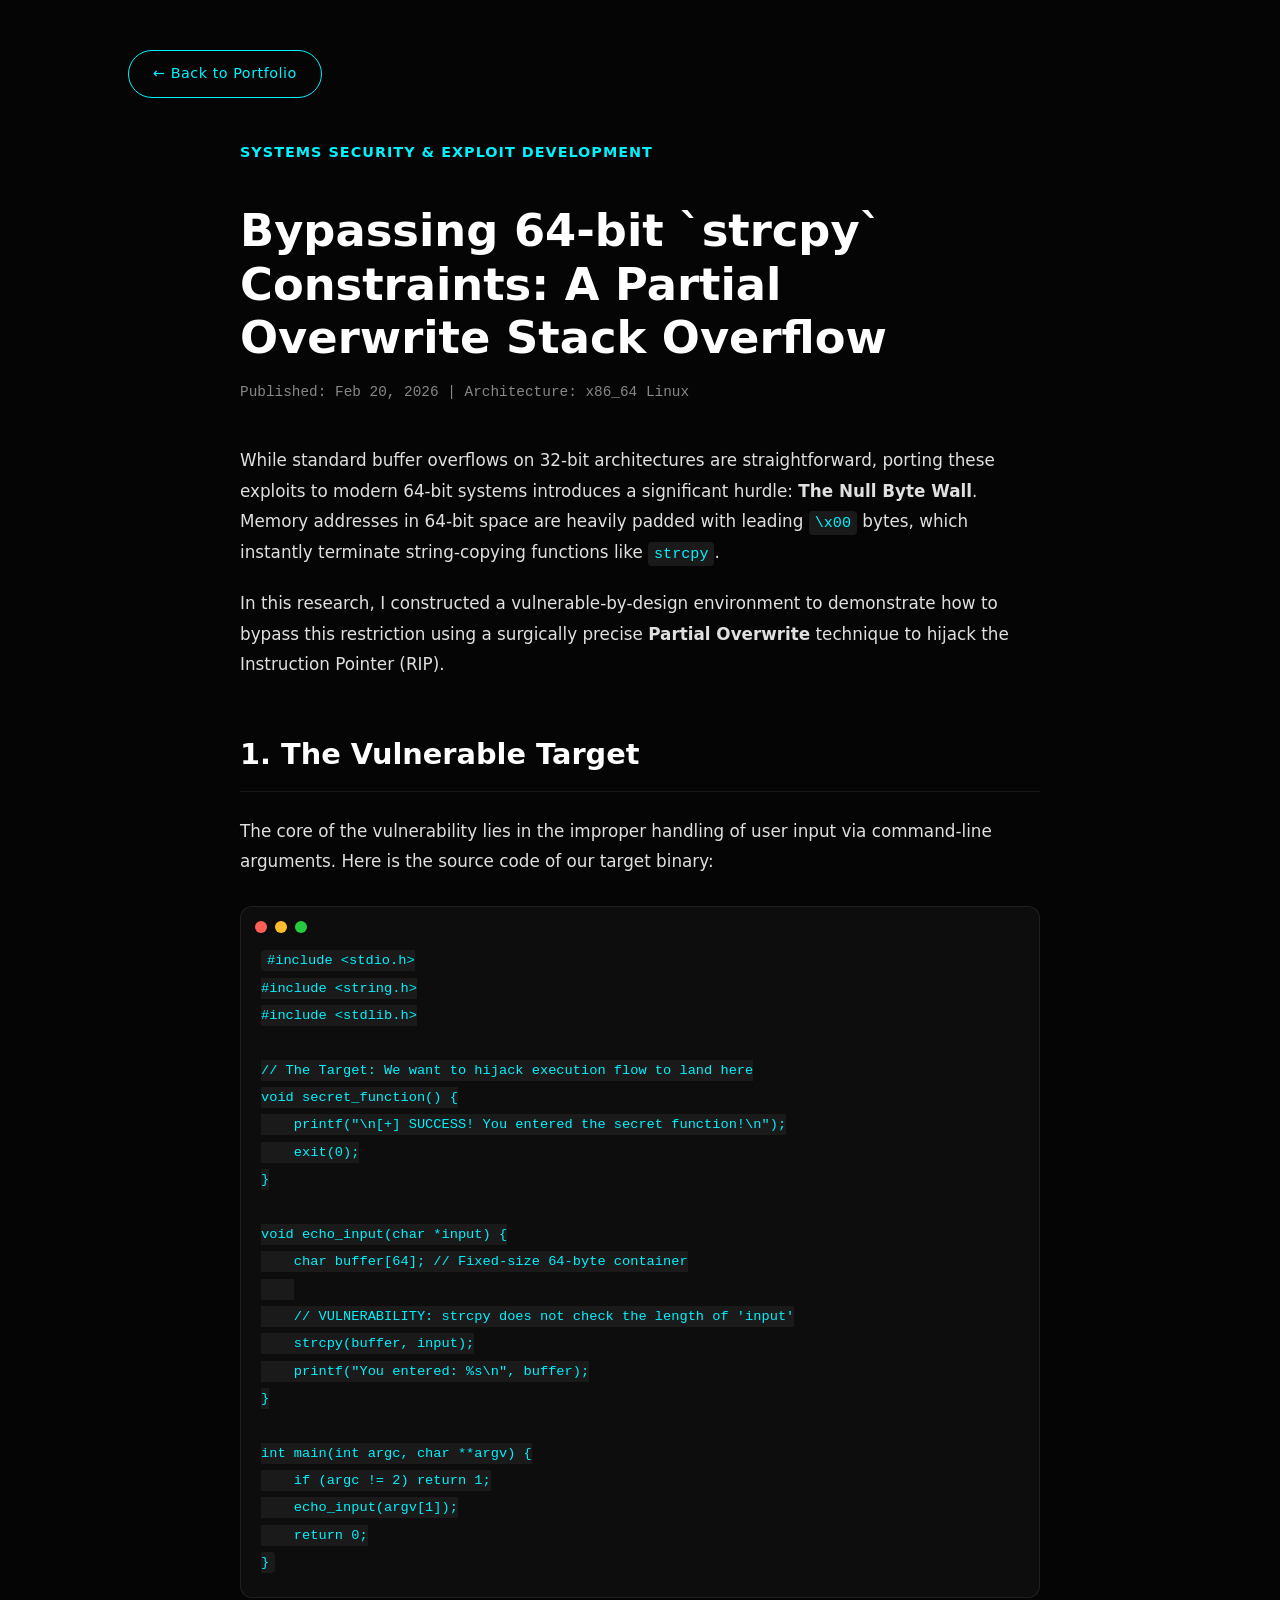
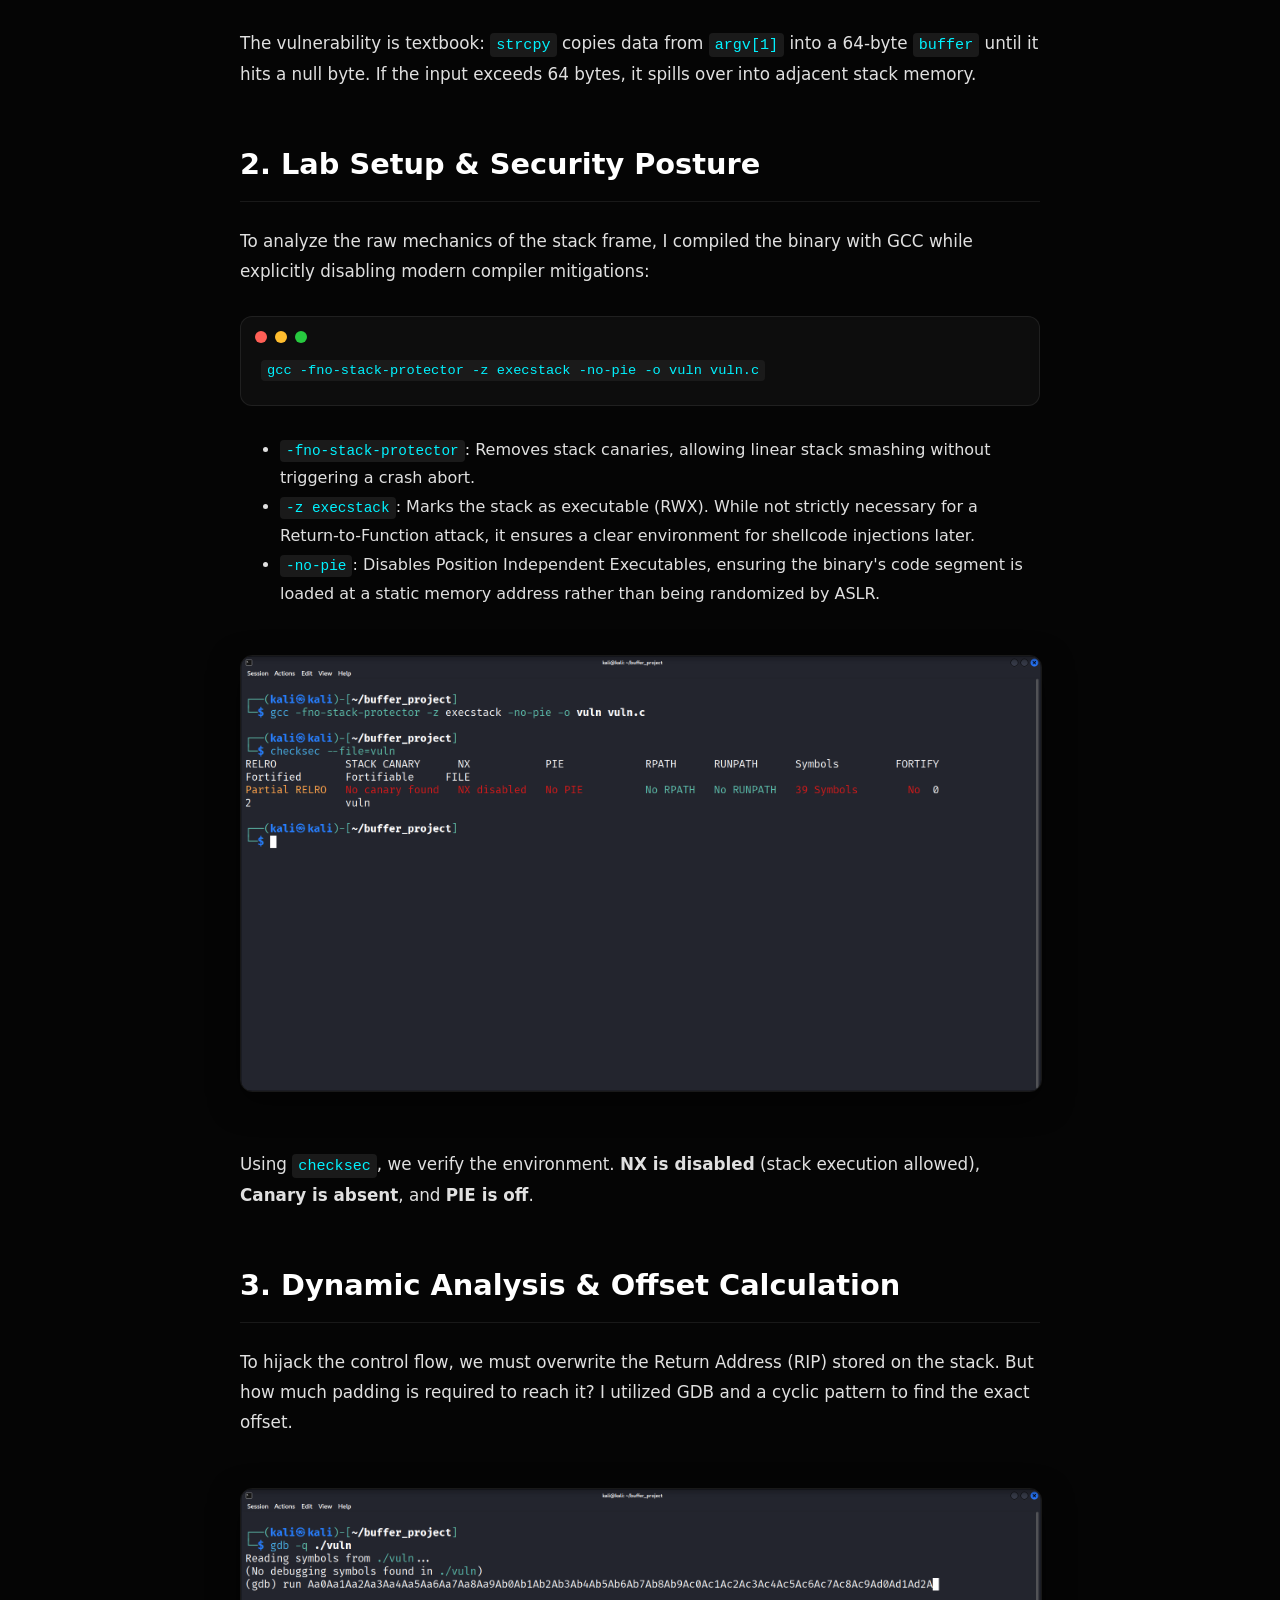
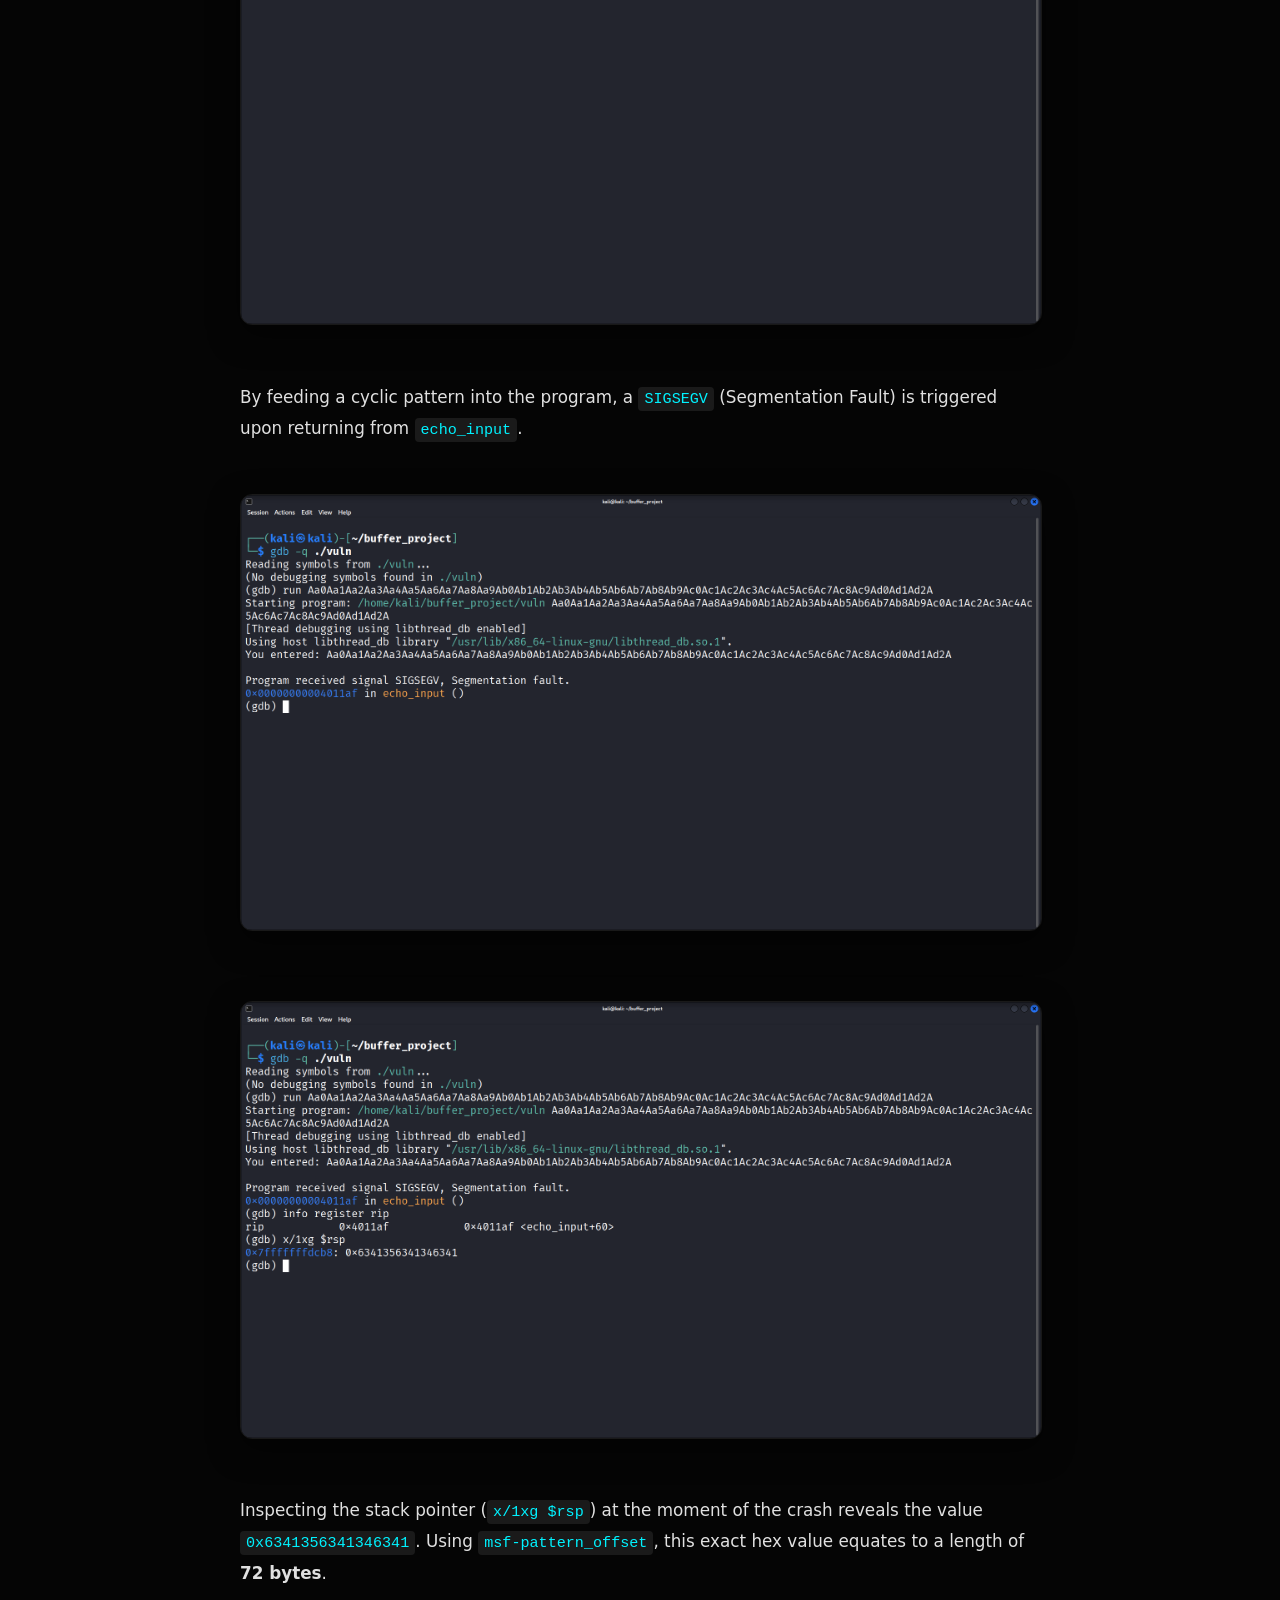
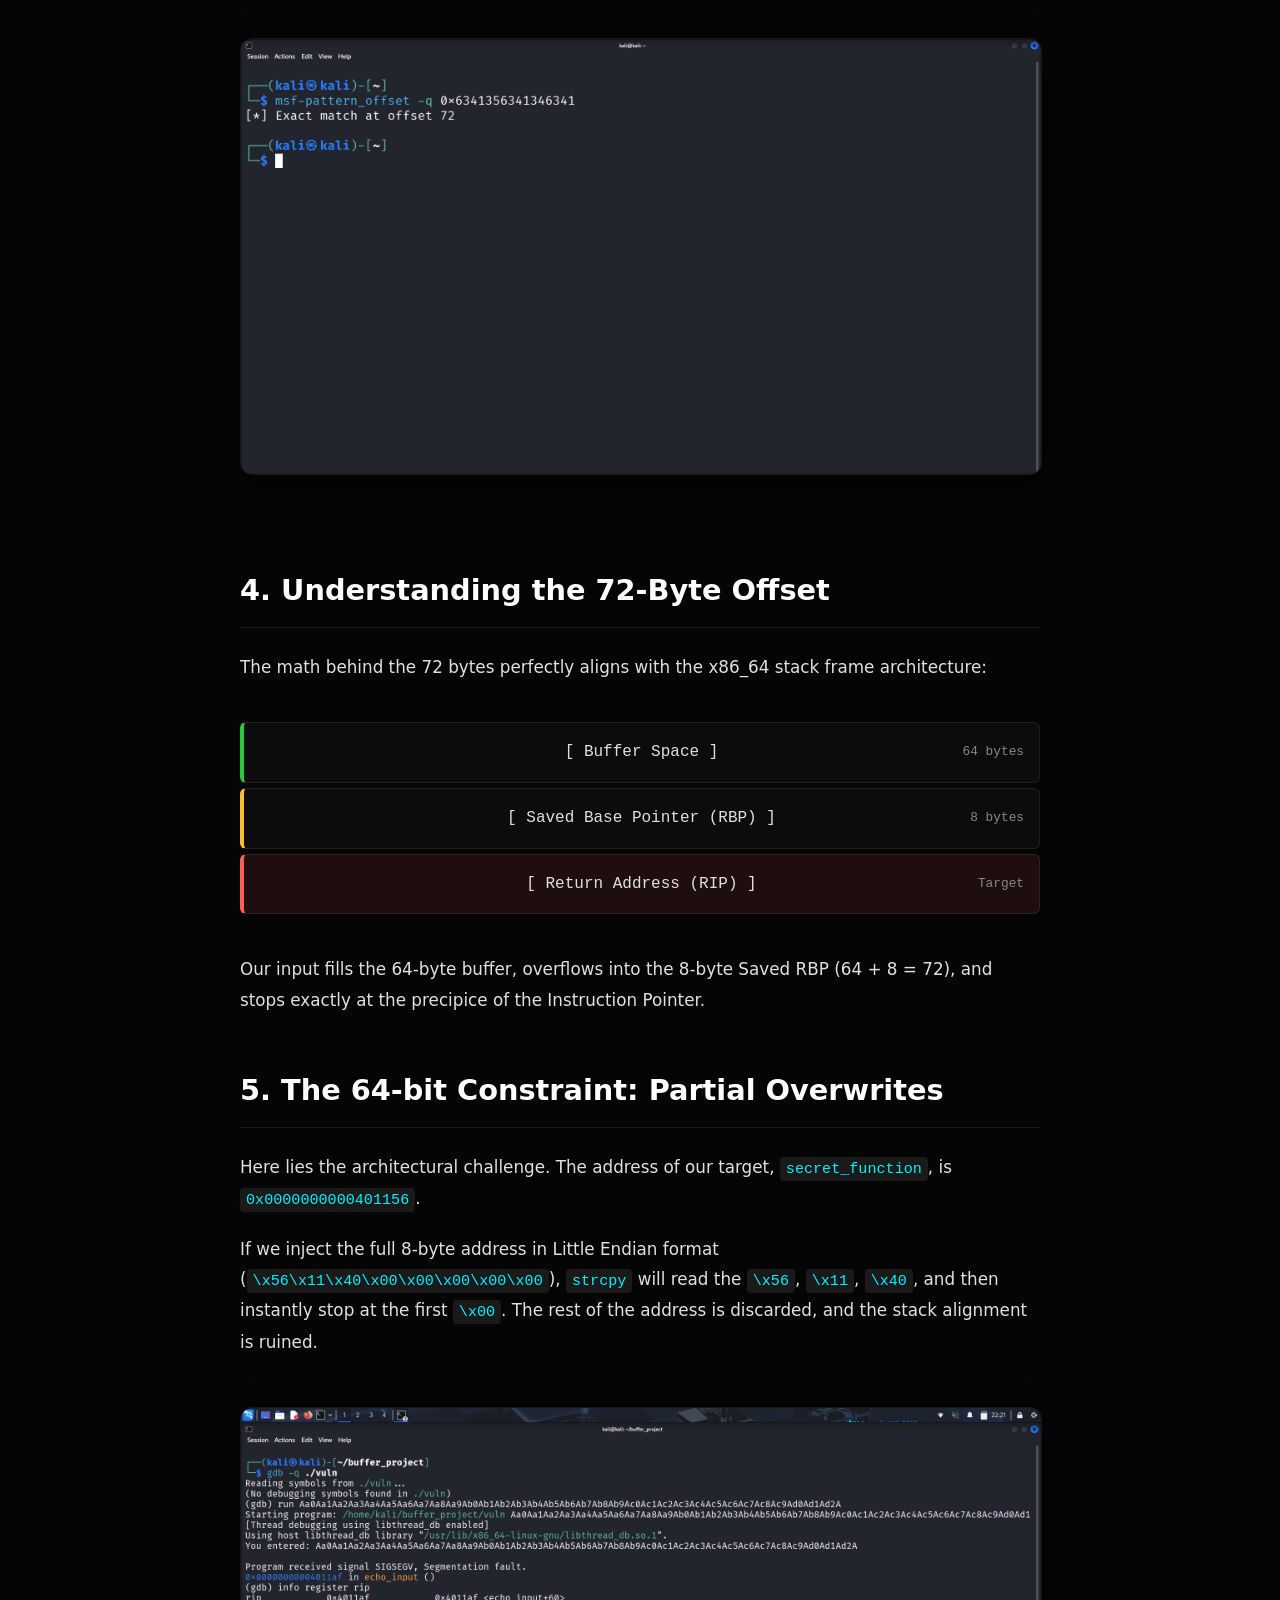
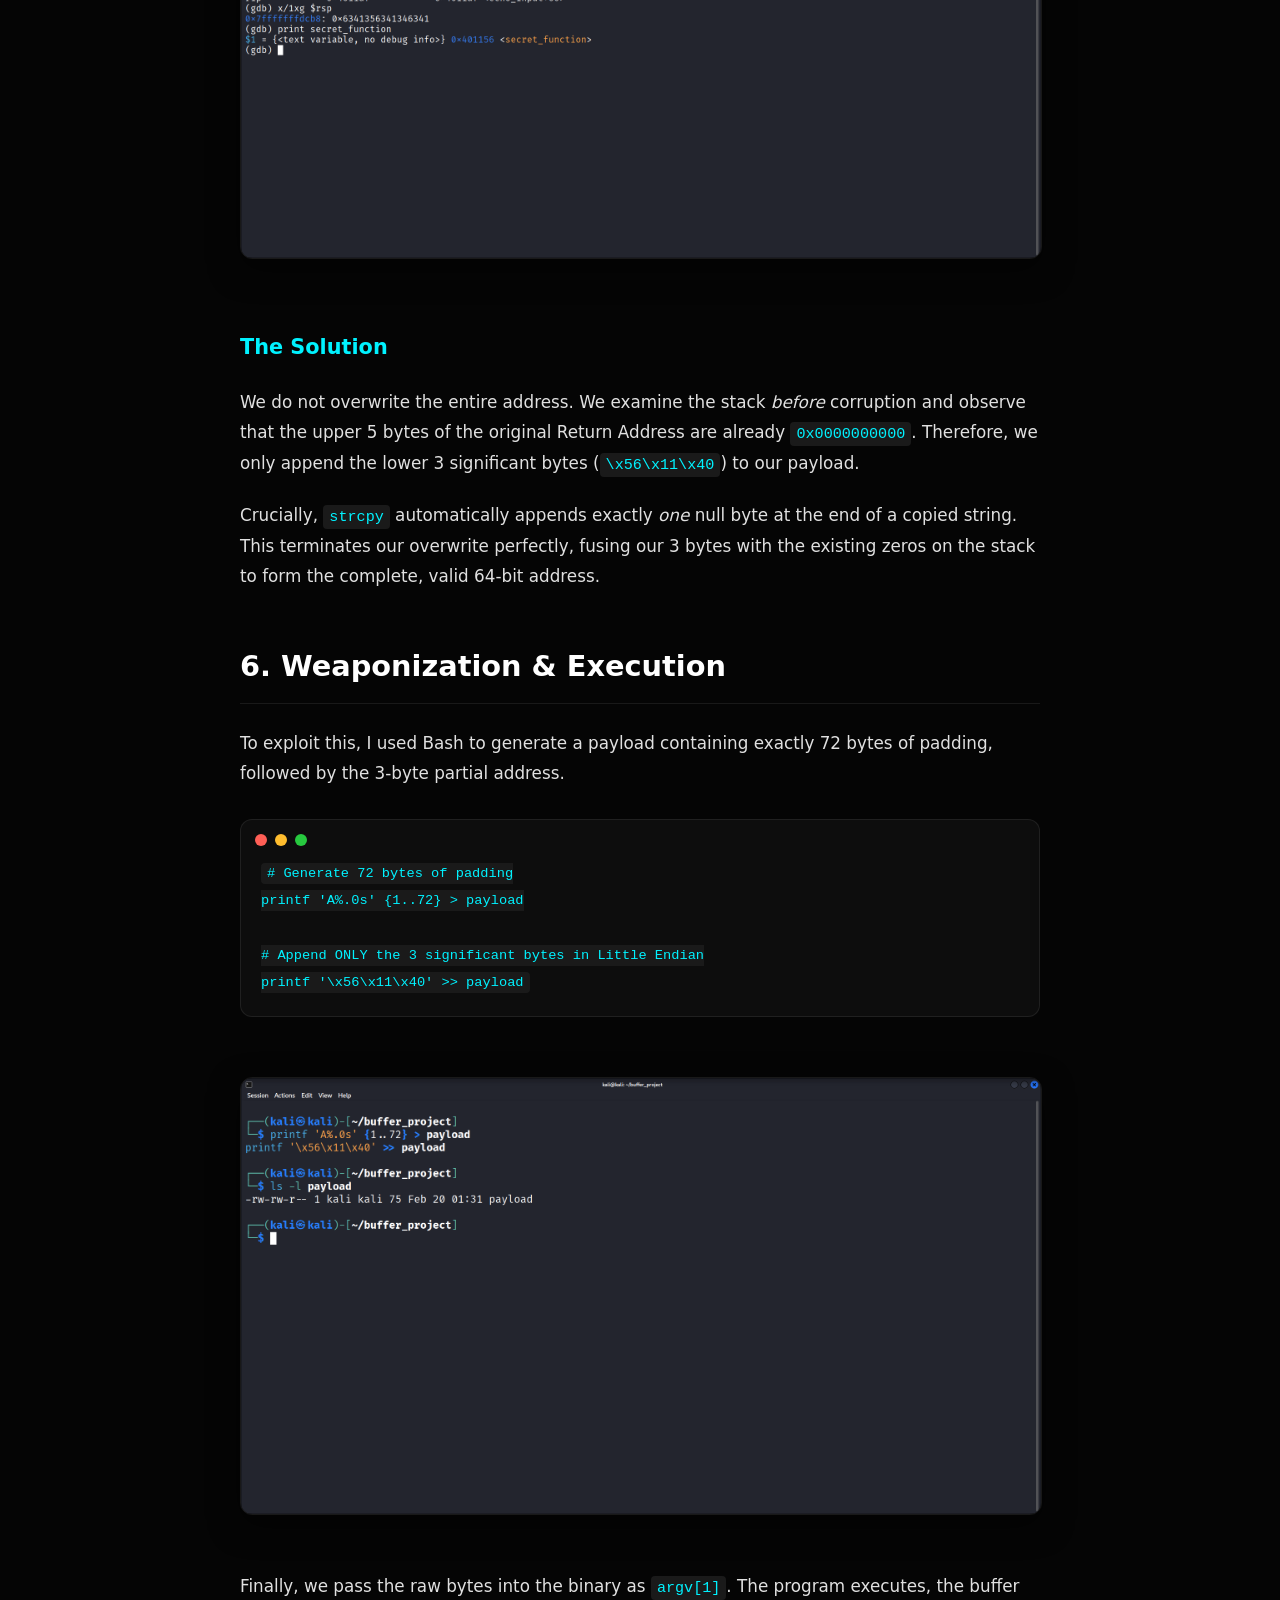
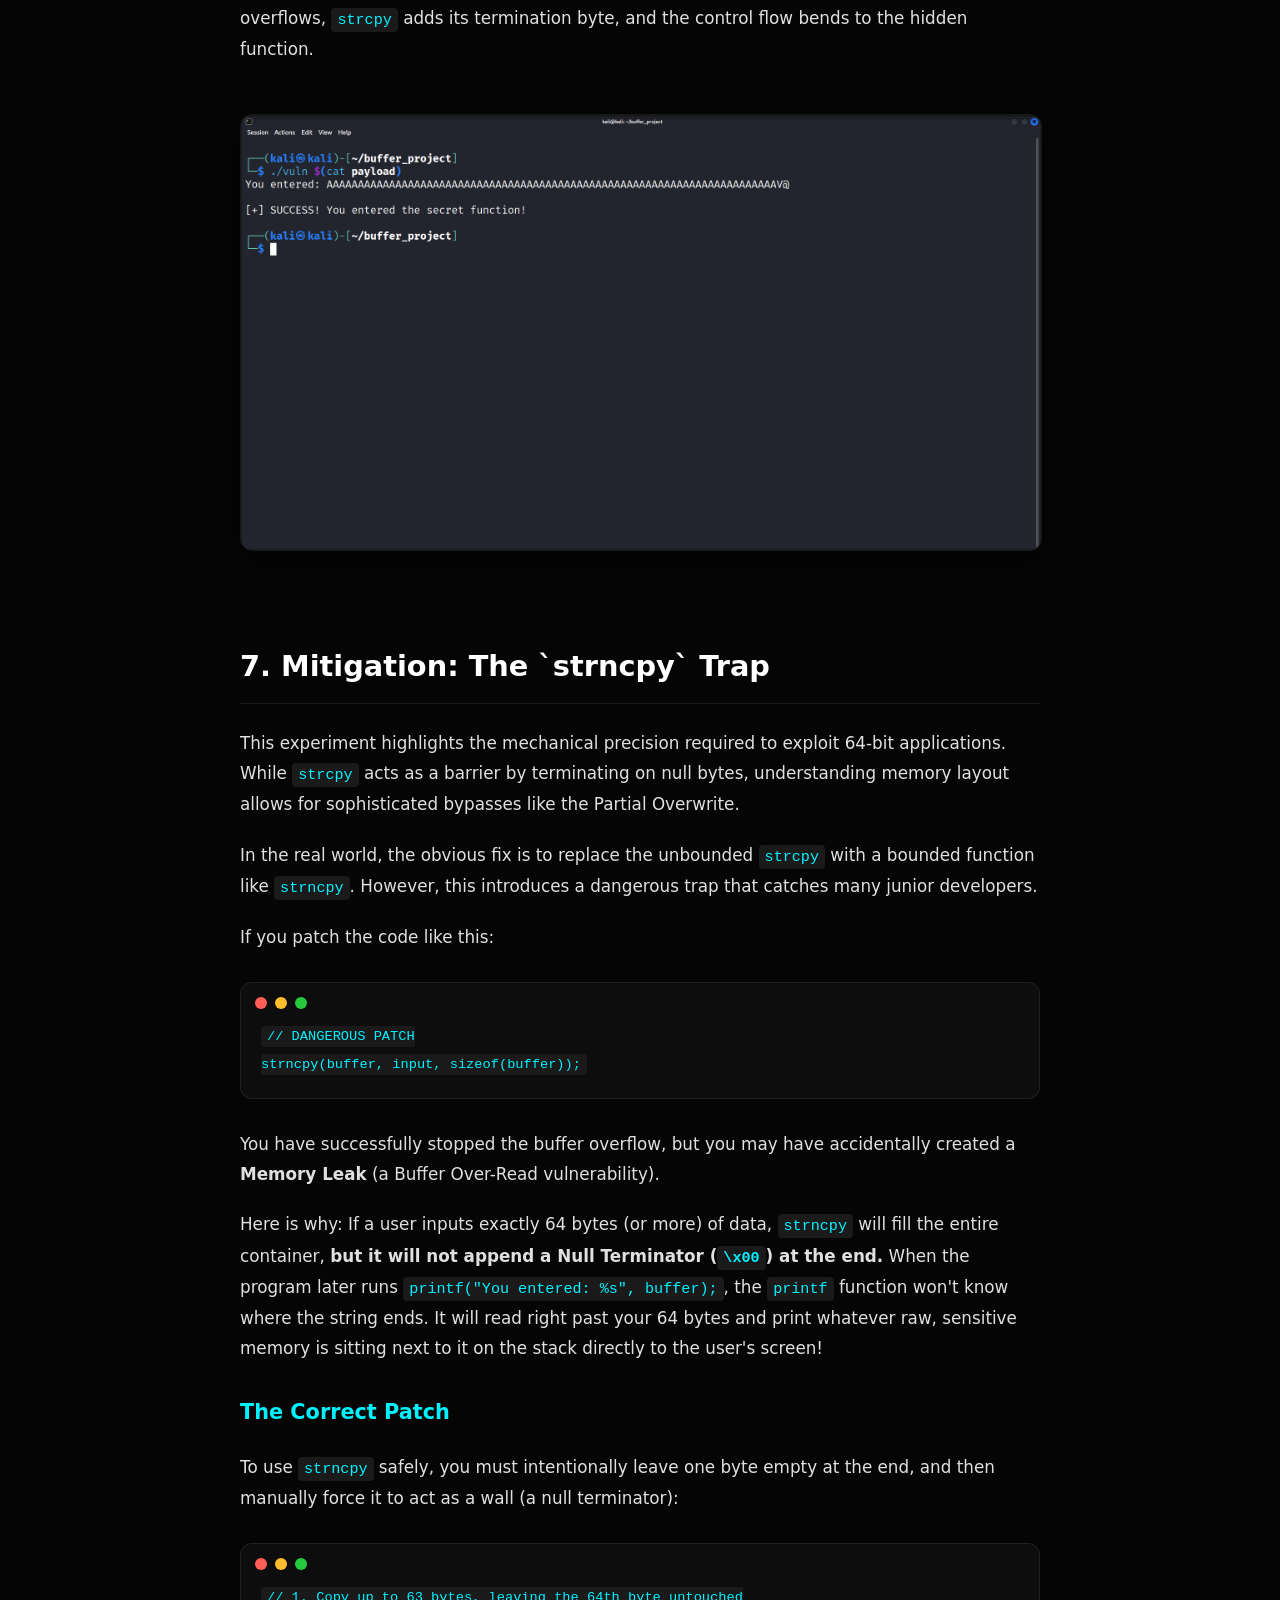
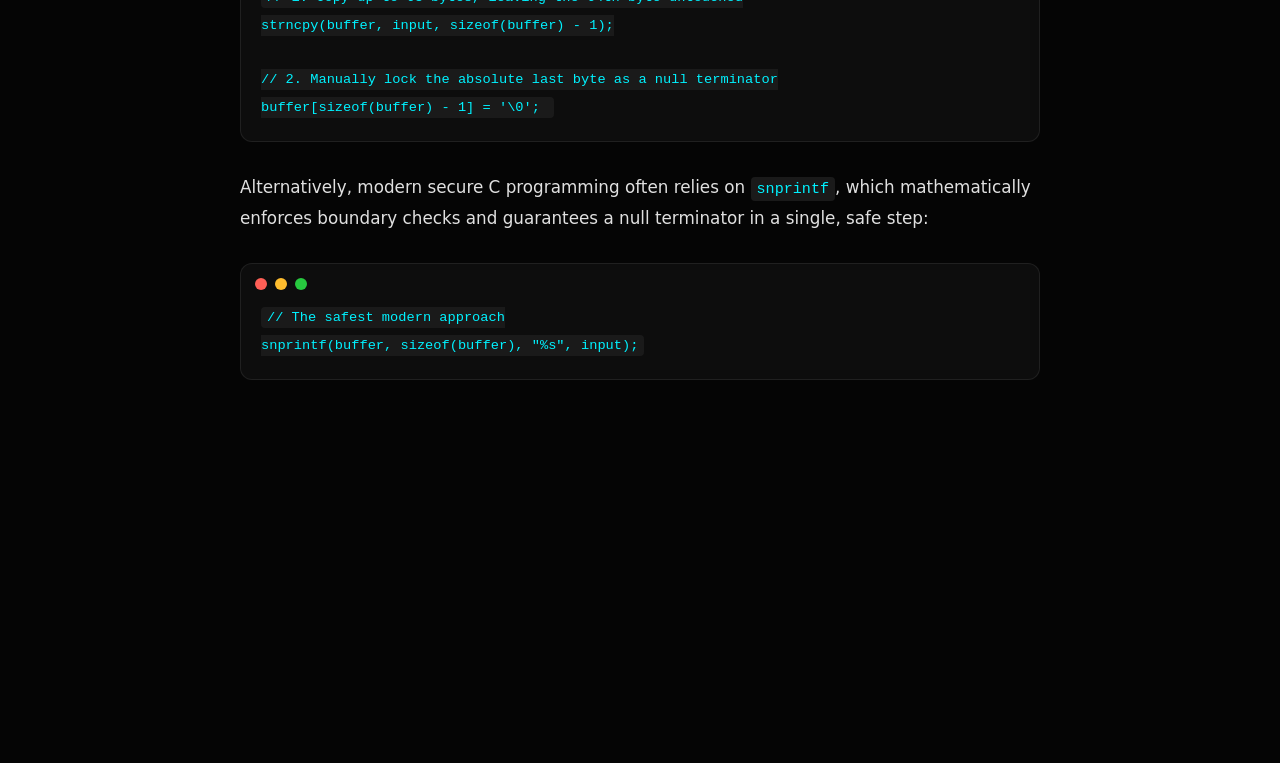
==== commit d9ee2d06: "Update Buffer-Overflow Blog Added the proper Mitigation Section to show proper ways to avoid such at" ====
--- a/blog/buffer-overflow.html
+++ b/blog/buffer-overflow.html
@@ -1,152 +1,306 @@
-<!DOCTYPE html>
+<!doctype html>
 <html lang="en">
-<head>
-    <meta charset="UTF-8">
-    <meta name="viewport" content="width=device-width, initial-scale=1.0">
+  <head>
+    <meta charset="UTF-8" />
+    <meta name="viewport" content="width=device-width, initial-scale=1.0" />
     <title>Bypassing 64-bit strcpy Constraints | Vedant Karande</title>
     <style>
-        :root {
-            --bg: #050505;
-            --neon-blue: #00f2ff;
-            --text-main: #e0e0e0;
-            --text-muted: #888;
-            --glass-bg: rgba(255, 255, 255, 0.03);
-            --glass-border: rgba(255, 255, 255, 0.08);
+      :root {
+        --bg: #050505;
+        --neon-blue: #00f2ff;
+        --text-main: #e0e0e0;
+        --text-muted: #888;
+        --glass-bg: rgba(255, 255, 255, 0.03);
+        --glass-border: rgba(255, 255, 255, 0.08);
+      }
+
+      body {
+        background: var(--bg);
+        color: var(--text-main);
+        font-family:
+          "Inter",
+          system-ui,
+          -apple-system,
+          sans-serif;
+        line-height: 1.8;
+        padding: 50px 10%;
+        margin: 0;
+        overflow-x: hidden;
+      }
+
+      /* Smooth Scroll & Animations */
+      html {
+        scroll-behavior: smooth;
+      }
+      .fade-in {
+        opacity: 0;
+        transform: translateY(30px);
+        transition:
+          opacity 0.8s ease-out,
+          transform 0.8s ease-out;
+      }
+      .fade-in.visible {
+        opacity: 1;
+        transform: translateY(0);
+      }
+
+      /* Navigation */
+      .back-btn {
+        display: inline-block;
+        text-decoration: none;
+        color: var(--neon-blue);
+        border: 1px solid var(--neon-blue);
+        padding: 10px 24px;
+        border-radius: 50px;
+        margin-bottom: 40px;
+        font-size: 0.9rem;
+        letter-spacing: 0.5px;
+        transition: all 0.3s ease;
+      }
+      .back-btn:hover {
+        background: var(--neon-blue);
+        color: #000;
+        box-shadow: 0 0 15px var(--neon-blue);
+      }
+
+      /* Typography & Layout */
+      .content {
+        max-width: 800px;
+        margin: 0 auto;
+      }
+      h1 {
+        font-size: 2.8rem;
+        color: #fff;
+        margin-bottom: 10px;
+        line-height: 1.2;
+      }
+      h2 {
+        font-size: 1.8rem;
+        color: #fff;
+        margin-top: 50px;
+        border-bottom: 1px solid var(--glass-border);
+        padding-bottom: 10px;
+      }
+      h3 {
+        font-size: 1.3rem;
+        color: var(--neon-blue);
+        margin-top: 30px;
+      }
+      p {
+        font-size: 1.05rem;
+        margin-bottom: 20px;
+      }
+      .metadata {
+        color: var(--text-muted);
+        margin-bottom: 40px;
+        font-family: "Fira Code", monospace;
+        font-size: 0.9rem;
+      }
+
+      /* Media & Inline Code */
+      img {
+        width: 100%;
+        border-radius: 12px;
+        border: 1px solid var(--glass-border);
+        margin: 30px 0;
+        box-shadow: 0 10px 30px rgba(0, 0, 0, 0.5);
+        transition: transform 0.3s ease;
+      }
+      img:hover {
+        transform: scale(1.02);
+      }
+      code {
+        background: #1a1a1a;
+        padding: 3px 6px;
+        border-radius: 4px;
+        color: var(--neon-blue);
+        font-family: "Fira Code", monospace;
+        font-size: 0.9em;
+      }
+
+      /* Custom Stack Diagram */
+      .stack-diagram {
+        display: flex;
+        flex-direction: column;
+        gap: 5px;
+        margin: 40px 0;
+        font-family: "Fira Code", monospace;
+      }
+      .stack-row {
+        background: var(--glass-bg);
+        border: 1px solid var(--glass-border);
+        padding: 15px;
+        text-align: center;
+        border-radius: 6px;
+        position: relative;
+      }
+      .stack-row.buffer {
+        border-left: 4px solid #27c93f;
+      }
+      .stack-row.rbp {
+        border-left: 4px solid #ffbd2e;
+      }
+      .stack-row.rip {
+        border-left: 4px solid #ff5f56;
+        background: rgba(255, 95, 86, 0.1);
+      }
+      .stack-annotation {
+        font-size: 0.8rem;
+        color: var(--text-muted);
+        position: absolute;
+        right: 15px;
+        top: 50%;
+        transform: translateY(-50%);
+      }
+
+      /* Code Block Styling */
+      .code-container {
+        position: relative;
+        margin: 30px 0;
+      }
+      pre {
+        background: #0d0d0d;
+        color: #d4d4d4;
+        padding: 40px 20px 20px;
+        border-radius: 12px;
+        overflow-x: auto;
+        font-family: "Fira Code", monospace;
+        font-size: 0.95rem;
+        border: 1px solid var(--glass-border);
+        margin: 0;
+      }
+      .copy-btn {
+        position: absolute;
+        top: 10px;
+        right: 10px;
+        background: #2a2a2a;
+        color: #fff;
+        border: 1px solid var(--glass-border);
+        border-radius: 6px;
+        padding: 5px 12px;
+        font-size: 12px;
+        cursor: pointer;
+        transition: all 0.2s;
+        opacity: 0;
+        font-family: "Inter", sans-serif;
+      }
+      .code-container:hover .copy-btn {
+        opacity: 1;
+      }
+      .copy-btn:hover {
+        background: var(--neon-blue);
+        color: #000;
+      }
+      .mac-dots {
+        position: absolute;
+        top: 15px;
+        left: 15px;
+        display: flex;
+        gap: 8px;
+      }
+      .mac-dot {
+        width: 12px;
+        height: 12px;
+        border-radius: 50%;
+      }
+      .mac-dot.red {
+        background: #ff5f56;
+      }
+      .mac-dot.yellow {
+        background: #ffbd2e;
+      }
+      .mac-dot.green {
+        background: #27c93f;
+      }
+      /* ========================================= */
+      /* --- MOBILE RESPONSIVENESS --- */
+      /* ========================================= */
+
+      @media screen and (max-width: 768px) {
+        body {
+          padding: 30px 5%;
         }
-        
-        body { 
-            background: var(--bg); 
-            color: var(--text-main); 
-            font-family: 'Inter', system-ui, -apple-system, sans-serif; 
-            line-height: 1.8; 
-            padding: 50px 10%; 
-            margin: 0;
-            overflow-x: hidden;
+
+        h1 {
+          font-size: 2rem;
+          word-wrap: break-word;
         }
 
-        /* Smooth Scroll & Animations */
-        html { scroll-behavior: smooth; }
-        .fade-in {
-            opacity: 0;
-            transform: translateY(30px);
-            transition: opacity 0.8s ease-out, transform 0.8s ease-out;
+        h2 {
+          font-size: 1.5rem;
+          margin-top: 35px;
         }
-        .fade-in.visible {
-            opacity: 1;
-            transform: translateY(0);
+
+        p {
+          font-size: 1rem;
         }
-
-        /* Navigation */
-        .back-btn {
-            display: inline-block;
-            text-decoration: none;
+        pre {
+          padding: 40px 15px 15px;
+          font-size: 0.85rem;
+        }
+        .metadata {
+          font-size: 0.8rem;
+        }
+      }
+    </style>
+  </head>
+  <body>
+    <a href="../index.html" class="back-btn">← Back to Portfolio</a>
+
+    <article class="content">
+      <div class="fade-in">
+        <span
+          style="
             color: var(--neon-blue);
-            border: 1px solid var(--neon-blue);
-            padding: 10px 24px;
-            border-radius: 50px;
-            margin-bottom: 40px;
+            text-transform: uppercase;
             font-size: 0.9rem;
-            letter-spacing: 0.5px;
-            transition: all 0.3s ease;
-        }
-        .back-btn:hover { 
-            background: var(--neon-blue); 
-            color: #000; 
-            box-shadow: 0 0 15px var(--neon-blue); 
-        }
-
-        /* Typography & Layout */
-        .content { max-width: 800px; margin: 0 auto; }
-        h1 { font-size: 2.8rem; color: #fff; margin-bottom: 10px; line-height: 1.2; }
-        h2 { font-size: 1.8rem; color: #fff; margin-top: 50px; border-bottom: 1px solid var(--glass-border); padding-bottom: 10px; }
-        h3 { font-size: 1.3rem; color: var(--neon-blue); margin-top: 30px; }
-        p { font-size: 1.05rem; margin-bottom: 20px; }
-        .metadata { color: var(--text-muted); margin-bottom: 40px; font-family: 'Fira Code', monospace; font-size: 0.9rem; }
-        
-        /* Media & Inline Code */
-        img { 
-            width: 100%; 
-            border-radius: 12px; 
-            border: 1px solid var(--glass-border); 
-            margin: 30px 0; 
-            box-shadow: 0 10px 30px rgba(0,0,0,0.5);
-            transition: transform 0.3s ease;
-        }
-        img:hover { transform: scale(1.02); }
-        code { background: #1a1a1a; padding: 3px 6px; border-radius: 4px; color: var(--neon-blue); font-family: 'Fira Code', monospace; font-size: 0.9em; }
-
-        /* Custom Stack Diagram */
-        .stack-diagram {
-            display: flex;
-            flex-direction: column;
-            gap: 5px;
-            margin: 40px 0;
-            font-family: 'Fira Code', monospace;
-        }
-        .stack-row {
-            background: var(--glass-bg);
-            border: 1px solid var(--glass-border);
-            padding: 15px;
-            text-align: center;
-            border-radius: 6px;
-            position: relative;
-        }
-        .stack-row.buffer { border-left: 4px solid #27c93f; }
-        .stack-row.rbp { border-left: 4px solid #ffbd2e; }
-        .stack-row.rip { border-left: 4px solid #ff5f56; background: rgba(255, 95, 86, 0.1); }
-        .stack-annotation { font-size: 0.8rem; color: var(--text-muted); position: absolute; right: 15px; top: 50%; transform: translateY(-50%); }
-
-        /* Code Block Styling */
-        .code-container { position: relative; margin: 30px 0; }
-        pre { 
-            background: #0d0d0d; 
-            color: #d4d4d4; 
-            padding: 40px 20px 20px; 
-            border-radius: 12px; 
-            overflow-x: auto; 
-            font-family: 'Fira Code', monospace; 
-            font-size: 0.95rem; 
-            border: 1px solid var(--glass-border); 
-            margin: 0;
-        }
-        .copy-btn { 
-            position: absolute; top: 10px; right: 10px; background: #2a2a2a; color: #fff; 
-            border: 1px solid var(--glass-border); border-radius: 6px; padding: 5px 12px; 
-            font-size: 12px; cursor: pointer; transition: all 0.2s; opacity: 0; font-family: 'Inter', sans-serif;
-        }
-        .code-container:hover .copy-btn { opacity: 1; }
-        .copy-btn:hover { background: var(--neon-blue); color: #000; }
-        .mac-dots { position: absolute; top: 15px; left: 15px; display: flex; gap: 8px; }
-        .mac-dot { width: 12px; height: 12px; border-radius: 50%; }
-        .mac-dot.red { background: #ff5f56; } 
-        .mac-dot.yellow { background: #ffbd2e; } 
-        .mac-dot.green { background: #27c93f; }
-    </style>
-</head>
-<body>
-
-    <a href="../index.html" class="back-btn">← Back to Portfolio</a>
-
-    <article class="content">
-        <div class="fade-in">
-            <span style="color:var(--neon-blue); text-transform:uppercase; font-size:0.9rem; font-weight: 600; letter-spacing: 1px;">Systems Security & Exploit Development</span>
-            <h1>Bypassing 64-bit `strcpy` Constraints: A Partial Overwrite Stack Overflow</h1>
-            <p class="metadata">Published: Feb 20, 2026 | Architecture: x86_64 Linux</p>
-        </div>
-
-        <div class="fade-in">
-            <p>While standard buffer overflows on 32-bit architectures are straightforward, porting these exploits to modern 64-bit systems introduces a significant hurdle: <strong>The Null Byte Wall</strong>. Memory addresses in 64-bit space are heavily padded with leading <code>\x00</code> bytes, which instantly terminate string-copying functions like <code>strcpy</code>.</p>
-            <p>In this research, I constructed a vulnerable-by-design environment to demonstrate how to bypass this restriction using a surgically precise <strong>Partial Overwrite</strong> technique to hijack the Instruction Pointer (RIP).</p>
-        </div>
-
-        <h2 class="fade-in">1. The Vulnerable Target</h2>
-        <div class="fade-in">
-            <p>The core of the vulnerability lies in the improper handling of user input via command-line arguments. Here is the source code of our target binary:</p>
-            
-            <div class="code-container">
-                <div class="mac-dots"><div class="mac-dot red"></div><div class="mac-dot yellow"></div><div class="mac-dot green"></div></div>
-                <button class="copy-btn">Copy</button>
-<pre><code>#include &lt;stdio.h&gt;
+            font-weight: 600;
+            letter-spacing: 1px;
+          "
+          >Systems Security & Exploit Development</span
+        >
+        <h1>
+          Bypassing 64-bit `strcpy` Constraints: A Partial Overwrite Stack
+          Overflow
+        </h1>
+        <p class="metadata">
+          Published: Feb 20, 2026 | Architecture: x86_64 Linux
+        </p>
+      </div>
+
+      <div class="fade-in">
+        <p>
+          While standard buffer overflows on 32-bit architectures are
+          straightforward, porting these exploits to modern 64-bit systems
+          introduces a significant hurdle: <strong>The Null Byte Wall</strong>.
+          Memory addresses in 64-bit space are heavily padded with leading
+          <code>\x00</code> bytes, which instantly terminate string-copying
+          functions like <code>strcpy</code>.
+        </p>
+        <p>
+          In this research, I constructed a vulnerable-by-design environment to
+          demonstrate how to bypass this restriction using a surgically precise
+          <strong>Partial Overwrite</strong> technique to hijack the Instruction
+          Pointer (RIP).
+        </p>
+      </div>
+
+      <h2 class="fade-in">1. The Vulnerable Target</h2>
+      <div class="fade-in">
+        <p>
+          The core of the vulnerability lies in the improper handling of user
+          input via command-line arguments. Here is the source code of our
+          target binary:
+        </p>
+
+        <div class="code-container">
+          <div class="mac-dots">
+            <div class="mac-dot red"></div>
+            <div class="mac-dot yellow"></div>
+            <div class="mac-dot green"></div>
+          </div>
+          <button class="copy-btn">Copy</button>
+          <pre><code>#include &lt;stdio.h&gt;
 #include &lt;string.h&gt;
 #include &lt;stdlib.h&gt;
 
@@ -169,145 +323,355 @@
     echo_input(argv[1]);
     return 0;
 }</code></pre>
-            </div>
-            <!-- <img src="Vulnerable_program.png" alt="Vulnerable C Source Code" loading="lazy"> -->
-            <p>The vulnerability is textbook: <code>strcpy</code> copies data from <code>argv[1]</code> into a 64-byte <code>buffer</code> until it hits a null byte. If the input exceeds 64 bytes, it spills over into adjacent stack memory.</p>
         </div>
-
-        <h2 class="fade-in">2. Lab Setup & Security Posture</h2>
-        <div class="fade-in">
-            <p>To analyze the raw mechanics of the stack frame, I compiled the binary with GCC while explicitly disabling modern compiler mitigations:</p>
-
-            <div class="code-container">
-                <div class="mac-dots"><div class="mac-dot red"></div><div class="mac-dot yellow"></div><div class="mac-dot green"></div></div>
-                <button class="copy-btn">Copy</button>
-<pre><code>gcc -fno-stack-protector -z execstack -no-pie -o vuln vuln.c</code></pre>
-            </div>
-
-            <ul>
-                <li><code>-fno-stack-protector</code>: Removes stack canaries, allowing linear stack smashing without triggering a crash abort.</li>
-                <li><code>-z execstack</code>: Marks the stack as executable (RWX). While not strictly necessary for a Return-to-Function attack, it ensures a clear environment for shellcode injections later.</li>
-                <li><code>-no-pie</code>: Disables Position Independent Executables, ensuring the binary's code segment is loaded at a static memory address rather than being randomized by ASLR.</li>
-            </ul>
-
-            <img src="../images/compilation_and_security_vals.png" alt="Checksec output verifying disabled protections" loading="lazy">
-            <p>Using <code>checksec</code>, we verify the environment. <strong>NX is disabled</strong> (stack execution allowed), <strong>Canary is absent</strong>, and <strong>PIE is off</strong>.</p>
+        <!-- <img src="Vulnerable_program.png" alt="Vulnerable C Source Code" loading="lazy"> -->
+        <p>
+          The vulnerability is textbook: <code>strcpy</code> copies data from
+          <code>argv[1]</code> into a 64-byte <code>buffer</code> until it hits
+          a null byte. If the input exceeds 64 bytes, it spills over into
+          adjacent stack memory.
+        </p>
+      </div>
+
+      <h2 class="fade-in">2. Lab Setup & Security Posture</h2>
+      <div class="fade-in">
+        <p>
+          To analyze the raw mechanics of the stack frame, I compiled the binary
+          with GCC while explicitly disabling modern compiler mitigations:
+        </p>
+
+        <div class="code-container">
+          <div class="mac-dots">
+            <div class="mac-dot red"></div>
+            <div class="mac-dot yellow"></div>
+            <div class="mac-dot green"></div>
+          </div>
+          <button class="copy-btn">Copy</button>
+          <pre><code>gcc -fno-stack-protector -z execstack -no-pie -o vuln vuln.c</code></pre>
         </div>
 
-        <h2 class="fade-in">3. Dynamic Analysis & Offset Calculation</h2>
-        <div class="fade-in">
-            <p>To hijack the control flow, we must overwrite the Return Address (RIP) stored on the stack. But how much padding is required to reach it? I utilized GDB and a cyclic pattern to find the exact offset.</p>
-            
-            <img src="../images/run_gdb_withpattern.png" alt="Running GDB with a cyclic pattern" loading="lazy">
-
-            <p>By feeding a cyclic pattern into the program, a <code>SIGSEGV</code> (Segmentation Fault) is triggered upon returning from <code>echo_input</code>.</p>
-            
-            <img src="../images/program_crash.png" alt="Segmentation fault in GDB" loading="lazy">
-            <img src="../images/value_at_topofstack.png" alt="Examining the top of the stack in GDB" loading="lazy">
-            
-            <p>Inspecting the stack pointer (<code>x/1xg $rsp</code>) at the moment of the crash reveals the value <code>0x6341356341346341</code>. Using <code>msf-pattern_offset</code>, this exact hex value equates to a length of <strong>72 bytes</strong>.</p>
-            <img src="../images/offset_calculate.png" alt="Examining the top of the stack in GDB" loading="lazy">
+        <ul>
+          <li>
+            <code>-fno-stack-protector</code>: Removes stack canaries, allowing
+            linear stack smashing without triggering a crash abort.
+          </li>
+          <li>
+            <code>-z execstack</code>: Marks the stack as executable (RWX).
+            While not strictly necessary for a Return-to-Function attack, it
+            ensures a clear environment for shellcode injections later.
+          </li>
+          <li>
+            <code>-no-pie</code>: Disables Position Independent Executables,
+            ensuring the binary's code segment is loaded at a static memory
+            address rather than being randomized by ASLR.
+          </li>
+        </ul>
+
+        <img
+          src="/images/compilation_and_security_vals.png"
+          alt="Checksec output verifying disabled protections"
+          loading="lazy"
+        />
+        <p>
+          Using <code>checksec</code>, we verify the environment.
+          <strong>NX is disabled</strong> (stack execution allowed),
+          <strong>Canary is absent</strong>, and <strong>PIE is off</strong>.
+        </p>
+      </div>
+
+      <h2 class="fade-in">3. Dynamic Analysis & Offset Calculation</h2>
+      <div class="fade-in">
+        <p>
+          To hijack the control flow, we must overwrite the Return Address (RIP)
+          stored on the stack. But how much padding is required to reach it? I
+          utilized GDB and a cyclic pattern to find the exact offset.
+        </p>
+
+        <img
+          src="/images/run_gdb_withpattern.png"
+          alt="Running GDB with a cyclic pattern"
+          loading="lazy"
+        />
+
+        <p>
+          By feeding a cyclic pattern into the program, a
+          <code>SIGSEGV</code> (Segmentation Fault) is triggered upon returning
+          from <code>echo_input</code>.
+        </p>
+
+        <img
+          src="/images/program_crash.png"
+          alt="Segmentation fault in GDB"
+          loading="lazy"
+        />
+        <img
+          src="/images/value_at_topofstack.png"
+          alt="Examining the top of the stack in GDB"
+          loading="lazy"
+        />
+
+        <p>
+          Inspecting the stack pointer (<code>x/1xg $rsp</code>) at the moment
+          of the crash reveals the value <code>0x6341356341346341</code>. Using
+          <code>msf-pattern_offset</code>, this exact hex value equates to a
+          length of <strong>72 bytes</strong>.
+        </p>
+        <img
+          src="/images/offset_calculate.png"
+          alt="Examining the top of the stack in GDB"
+          loading="lazy"
+        />
+      </div>
+
+      <h2 class="fade-in">4. Understanding the 72-Byte Offset</h2>
+      <div class="fade-in">
+        <p>
+          The math behind the 72 bytes perfectly aligns with the x86_64 stack
+          frame architecture:
+        </p>
+
+        <div class="stack-diagram">
+          <div class="stack-row buffer">
+            [ Buffer Space ]
+            <span class="stack-annotation">64 bytes</span>
+          </div>
+          <div class="stack-row rbp">
+            [ Saved Base Pointer (RBP) ]
+            <span class="stack-annotation">8 bytes</span>
+          </div>
+          <div class="stack-row rip">
+            [ Return Address (RIP) ]
+            <span class="stack-annotation">Target</span>
+          </div>
         </div>
 
-        <h2 class="fade-in">4. Understanding the 72-Byte Offset</h2>
-        <div class="fade-in">
-            <p>The math behind the 72 bytes perfectly aligns with the x86_64 stack frame architecture:</p>
-            
-            <div class="stack-diagram">
-                <div class="stack-row buffer">
-                    [ Buffer Space ]
-                    <span class="stack-annotation">64 bytes</span>
-                </div>
-                <div class="stack-row rbp">
-                    [ Saved Base Pointer (RBP) ]
-                    <span class="stack-annotation">8 bytes</span>
-                </div>
-                <div class="stack-row rip">
-                    [ Return Address (RIP) ]
-                    <span class="stack-annotation">Target</span>
-                </div>
-            </div>
-
-            <p>Our input fills the 64-byte buffer, overflows into the 8-byte Saved RBP (64 + 8 = 72), and stops exactly at the precipice of the Instruction Pointer.</p>
-        </div>
-
-        <h2 class="fade-in">5. The 64-bit Constraint: Partial Overwrites</h2>
-        <div class="fade-in">
-            <p>Here lies the architectural challenge. The address of our target, <code>secret_function</code>, is <code>0x0000000000401156</code>.</p>
-            <p>If we inject the full 8-byte address in Little Endian format (<code>\x56\x11\x40\x00\x00\x00\x00\x00</code>), <code>strcpy</code> will read the <code>\x56</code>, <code>\x11</code>, <code>\x40</code>, and then instantly stop at the first <code>\x00</code>. The rest of the address is discarded, and the stack alignment is ruined.</p>
-            
-            <img src="../images/Address_of_target_func.png" alt="Finding the target function address" loading="lazy">
-
-            <h3>The Solution</h3>
-            <p>We do not overwrite the entire address. We examine the stack <em>before</em> corruption and observe that the upper 5 bytes of the original Return Address are already <code>0x0000000000</code>. Therefore, we only append the lower 3 significant bytes (<code>\x56\x11\x40</code>) to our payload.</p>
-            <p>Crucially, <code>strcpy</code> automatically appends exactly <em>one</em> null byte at the end of a copied string. This terminates our overwrite perfectly, fusing our 3 bytes with the existing zeros on the stack to form the complete, valid 64-bit address.</p>
-        </div>
-
-        <h2 class="fade-in">6. Weaponization & Execution</h2>
-        <div class="fade-in">
-            <p>To exploit this, I used Bash to generate a payload containing exactly 72 bytes of padding, followed by the 3-byte partial address.</p>
-
-            <div class="code-container">
-                <div class="mac-dots"><div class="mac-dot red"></div><div class="mac-dot yellow"></div><div class="mac-dot green"></div></div>
-                <button class="copy-btn">Copy</button>
-<pre><code># Generate 72 bytes of padding
+        <p>
+          Our input fills the 64-byte buffer, overflows into the 8-byte Saved
+          RBP (64 + 8 = 72), and stops exactly at the precipice of the
+          Instruction Pointer.
+        </p>
+      </div>
+
+      <h2 class="fade-in">5. The 64-bit Constraint: Partial Overwrites</h2>
+      <div class="fade-in">
+        <p>
+          Here lies the architectural challenge. The address of our target,
+          <code>secret_function</code>, is <code>0x0000000000401156</code>.
+        </p>
+        <p>
+          If we inject the full 8-byte address in Little Endian format
+          (<code>\x56\x11\x40\x00\x00\x00\x00\x00</code>),
+          <code>strcpy</code> will read the <code>\x56</code>,
+          <code>\x11</code>, <code>\x40</code>, and then instantly stop at the
+          first <code>\x00</code>. The rest of the address is discarded, and the
+          stack alignment is ruined.
+        </p>
+
+        <img
+          src="/images/Address_of_target_func.png"
+          alt="Finding the target function address"
+          loading="lazy"
+        />
+
+        <h3>The Solution</h3>
+        <p>
+          We do not overwrite the entire address. We examine the stack
+          <em>before</em> corruption and observe that the upper 5 bytes of the
+          original Return Address are already <code>0x0000000000</code>.
+          Therefore, we only append the lower 3 significant bytes
+          (<code>\x56\x11\x40</code>) to our payload.
+        </p>
+        <p>
+          Crucially, <code>strcpy</code> automatically appends exactly
+          <em>one</em> null byte at the end of a copied string. This terminates
+          our overwrite perfectly, fusing our 3 bytes with the existing zeros on
+          the stack to form the complete, valid 64-bit address.
+        </p>
+      </div>
+
+      <h2 class="fade-in">6. Weaponization & Execution</h2>
+      <div class="fade-in">
+        <p>
+          To exploit this, I used Bash to generate a payload containing exactly
+          72 bytes of padding, followed by the 3-byte partial address.
+        </p>
+
+        <div class="code-container">
+          <div class="mac-dots">
+            <div class="mac-dot red"></div>
+            <div class="mac-dot yellow"></div>
+            <div class="mac-dot green"></div>
+          </div>
+          <button class="copy-btn">Copy</button>
+          <pre><code># Generate 72 bytes of padding
 printf 'A%.0s' {1..72} > payload
 
 # Append ONLY the 3 significant bytes in Little Endian
 printf '\x56\x11\x40' >> payload</code></pre>
-            </div>
-
-            <img src="../images/payload_creation.png" alt="Payload creation via command line" loading="lazy">
-
-            <p>Finally, we pass the raw bytes into the binary as <code>argv[1]</code>. The program executes, the buffer overflows, <code>strcpy</code> adds its termination byte, and the control flow bends to the hidden function.</p>
-
-            <img src="../images/successful_exploit.png" alt="Successful exploit execution" loading="lazy">
         </div>
 
-        <h2 class="fade-in">Conclusion</h2>
-        <div class="fade-in">
-            <p>This experiment highlights the mechanical precision required to exploit 64-bit applications. While <code>strcpy</code> acts as a barrier by terminating on null bytes, understanding memory layout allows for sophisticated bypasses like the Partial Overwrite.</p>
-            <p>In production environments, vulnerabilities like this are mitigated by strict boundary enforcement. Developers must entirely avoid functions like <code>strcpy</code> or <code>gets</code>, opting instead for bounded alternatives like <code>strncpy</code> or <code>snprintf</code>.</p>
+        <img
+          src="/images/payload_creation.png"
+          alt="Payload creation via command line"
+          loading="lazy"
+        />
+
+        <p>
+          Finally, we pass the raw bytes into the binary as
+          <code>argv[1]</code>. The program executes, the buffer overflows,
+          <code>strcpy</code> adds its termination byte, and the control flow
+          bends to the hidden function.
+        </p>
+
+        <img
+          src="/images/successful_exploit.png"
+          alt="Successful exploit execution"
+          loading="lazy"
+        />
+      </div>
+      <h2 class="fade-in">7. Mitigation: The `strncpy` Trap</h2>
+      <div class="fade-in">
+        <p>
+          This experiment highlights the mechanical precision required to
+          exploit 64-bit applications. While <code>strcpy</code> acts as a
+          barrier by terminating on null bytes, understanding memory layout
+          allows for sophisticated bypasses like the Partial Overwrite.
+        </p>
+
+        <p>
+          In the real world, the obvious fix is to replace the unbounded
+          <code>strcpy</code> with a bounded function like <code>strncpy</code>.
+          However, this introduces a dangerous trap that catches many junior
+          developers.
+        </p>
+
+        <p>If you patch the code like this:</p>
+
+        <div class="code-container">
+          <div class="mac-dots">
+            <div class="mac-dot red"></div>
+            <div class="mac-dot yellow"></div>
+            <div class="mac-dot green"></div>
+          </div>
+          <button class="copy-btn">Copy</button>
+          <pre><code>// DANGEROUS PATCH
+strncpy(buffer, input, sizeof(buffer));</code></pre>
         </div>
 
+        <p>
+          You have successfully stopped the buffer overflow, but you may have
+          accidentally created a <strong>Memory Leak</strong> (a Buffer
+          Over-Read vulnerability).
+        </p>
+
+        <p>
+          Here is why: If a user inputs exactly 64 bytes (or more) of data,
+          <code>strncpy</code> will fill the entire container,
+          <strong
+            >but it will not append a Null Terminator (<code>\x00</code>) at the
+            end.</strong
+          >
+          When the program later runs
+          <code>printf("You entered: %s", buffer);</code>, the
+          <code>printf</code> function won't know where the string ends. It will
+          read right past your 64 bytes and print whatever raw, sensitive memory
+          is sitting next to it on the stack directly to the user's screen!
+        </p>
+
+        <h3>The Correct Patch</h3>
+        <p>
+          To use <code>strncpy</code> safely, you must intentionally leave one
+          byte empty at the end, and then manually force it to act as a wall (a
+          null terminator):
+        </p>
+
+        <div class="code-container">
+          <div class="mac-dots">
+            <div class="mac-dot red"></div>
+            <div class="mac-dot yellow"></div>
+            <div class="mac-dot green"></div>
+          </div>
+          <button class="copy-btn">Copy</button>
+          <pre><code>// 1. Copy up to 63 bytes, leaving the 64th byte untouched
+strncpy(buffer, input, sizeof(buffer) - 1);
+
+// 2. Manually lock the absolute last byte as a null terminator
+buffer[sizeof(buffer) - 1] = '\0'; </code></pre>
+        </div>
+
+        <p>
+          Alternatively, modern secure C programming often relies on
+          <code>snprintf</code>, which mathematically enforces boundary checks
+          and guarantees a null terminator in a single, safe step:
+        </p>
+
+        <div class="code-container">
+          <div class="mac-dots">
+            <div class="mac-dot red"></div>
+            <div class="mac-dot yellow"></div>
+            <div class="mac-dot green"></div>
+          </div>
+          <button class="copy-btn">Copy</button>
+          <pre><code>// The safest modern approach
+snprintf(buffer, sizeof(buffer), "%s", input);</code></pre>
+        </div>
+      </div>
+
+      <h2 class="fade-in">Conclusion</h2>
+      <div class="fade-in">
+        <p>
+          This experiment highlights the mechanical precision required to
+          exploit 64-bit applications. While <code>strcpy</code> acts as a
+          barrier by terminating on null bytes, understanding memory layout
+          allows for sophisticated bypasses like the Partial Overwrite.
+        </p>
+        <p>
+          In production environments, vulnerabilities like this are mitigated by
+          strict boundary enforcement. Developers must entirely avoid functions
+          like <code>strcpy</code> or <code>gets</code>, opting instead for
+          bounded alternatives like <code>strncpy</code> or
+          <code>snprintf</code>.
+        </p>
+      </div>
     </article>
 
     <script>
-        // Custom Intersection Observer for smooth scrolling fade-ins
-        document.addEventListener("DOMContentLoaded", () => {
-            const elements = document.querySelectorAll('.fade-in');
-            
-            const observer = new IntersectionObserver((entries) => {
-                entries.forEach(entry => {
-                    if (entry.isIntersecting) {
-                        entry.target.classList.add('visible');
-                    }
-                });
-            }, { threshold: 0.1 });
-
-            elements.forEach(el => observer.observe(el));
-
-            // Copy Button Logic for Code Blocks
-            document.querySelectorAll('.code-container').forEach(container => {
-                const btn = container.querySelector('.copy-btn');
-                const code = container.querySelector('code');
-                
-                btn.addEventListener('click', () => {
-                    navigator.clipboard.writeText(code.innerText).then(() => {
-                        btn.innerText = 'Copied!';
-                        btn.style.color = '#000';
-                        btn.style.background = 'var(--neon-blue)';
-                        setTimeout(() => {
-                            btn.innerText = 'Copy';
-                            btn.style.color = '#fff';
-                            btn.style.background = '#2a2a2a';
-                        }, 2000);
-                    });
-                });
+      // Custom Intersection Observer for smooth scrolling fade-ins
+      document.addEventListener("DOMContentLoaded", () => {
+        const elements = document.querySelectorAll(".fade-in");
+
+        const observer = new IntersectionObserver(
+          (entries) => {
+            entries.forEach((entry) => {
+              if (entry.isIntersecting) {
+                entry.target.classList.add("visible");
+              }
             });
+          },
+          { threshold: 0.1 },
+        );
+
+        elements.forEach((el) => observer.observe(el));
+
+        // Copy Button Logic for Code Blocks
+        document.querySelectorAll(".code-container").forEach((container) => {
+          const btn = container.querySelector(".copy-btn");
+          const code = container.querySelector("code");
+
+          btn.addEventListener("click", () => {
+            navigator.clipboard.writeText(code.innerText).then(() => {
+              btn.innerText = "Copied!";
+              btn.style.color = "#000";
+              btn.style.background = "var(--neon-blue)";
+              setTimeout(() => {
+                btn.innerText = "Copy";
+                btn.style.color = "#fff";
+                btn.style.background = "#2a2a2a";
+              }, 2000);
+            });
+          });
         });
+      });
     </script>
-</body>
-
+  </body>
 </html>
-
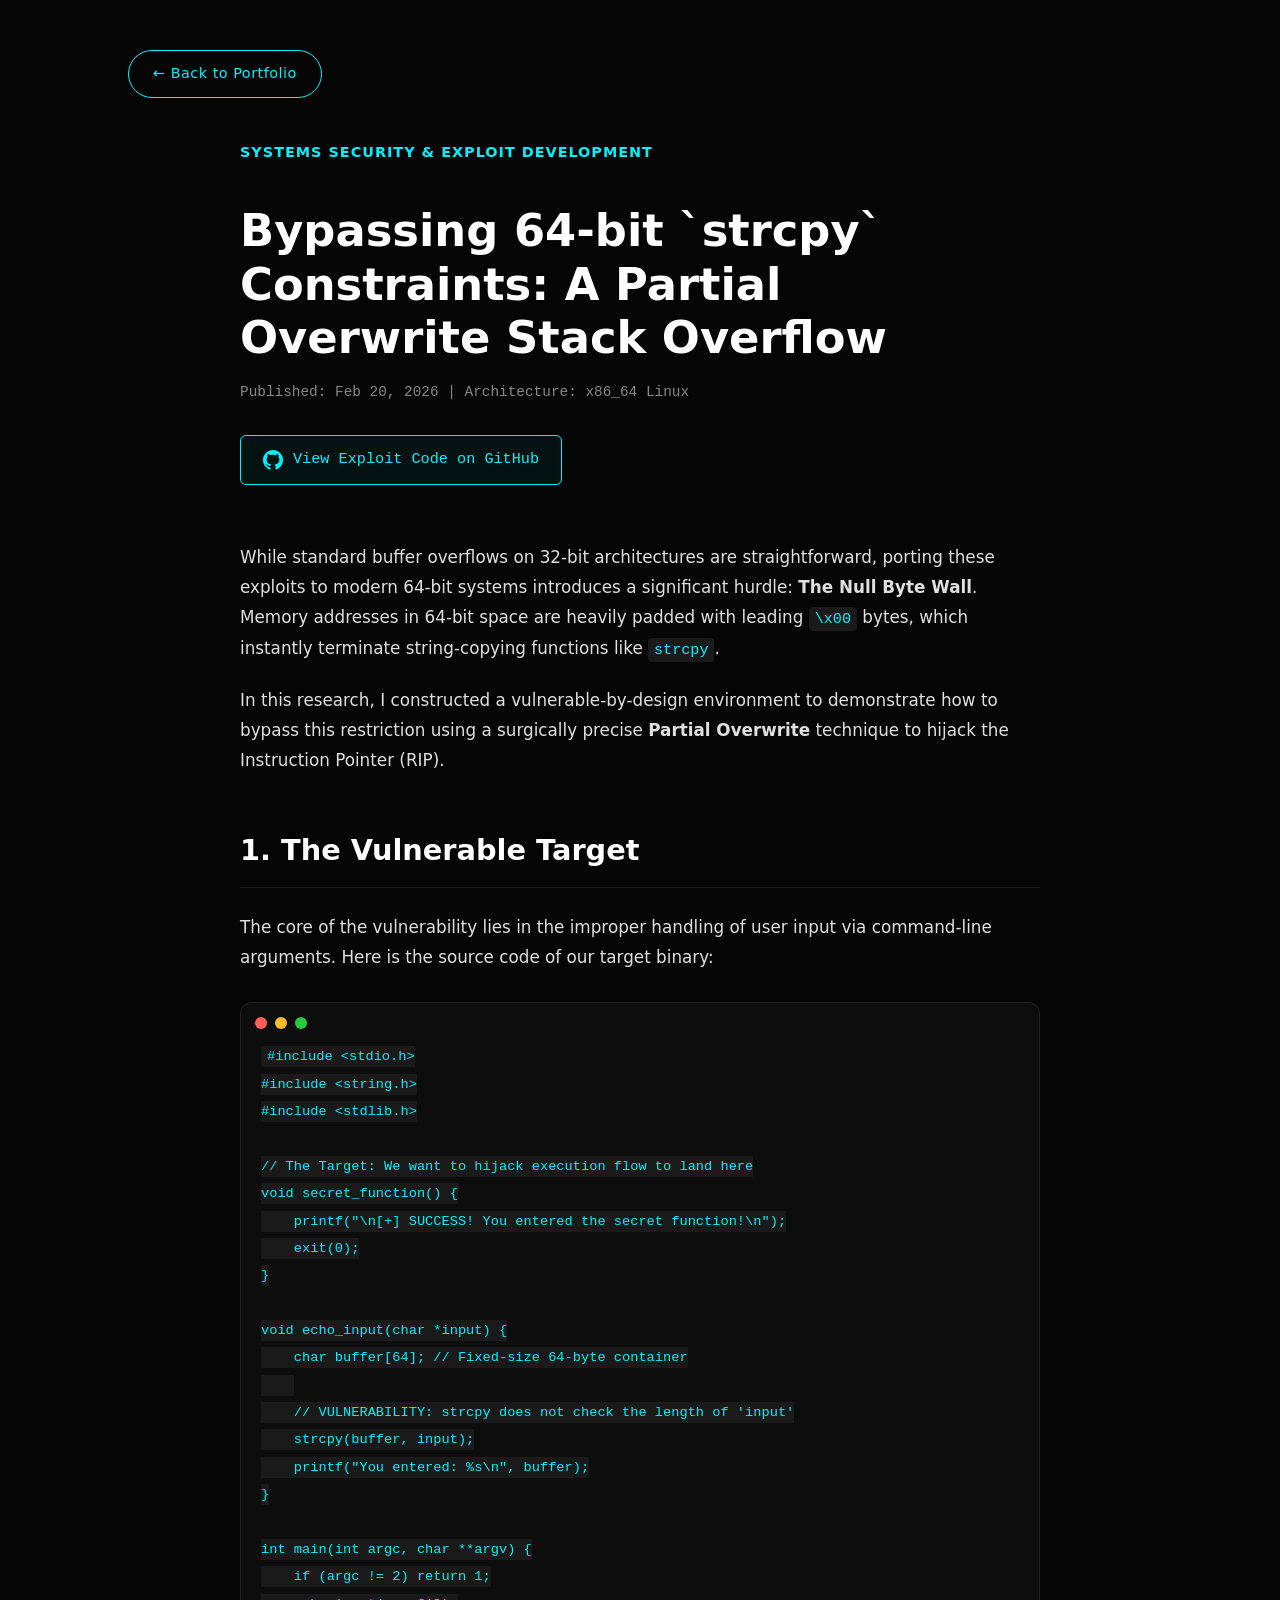
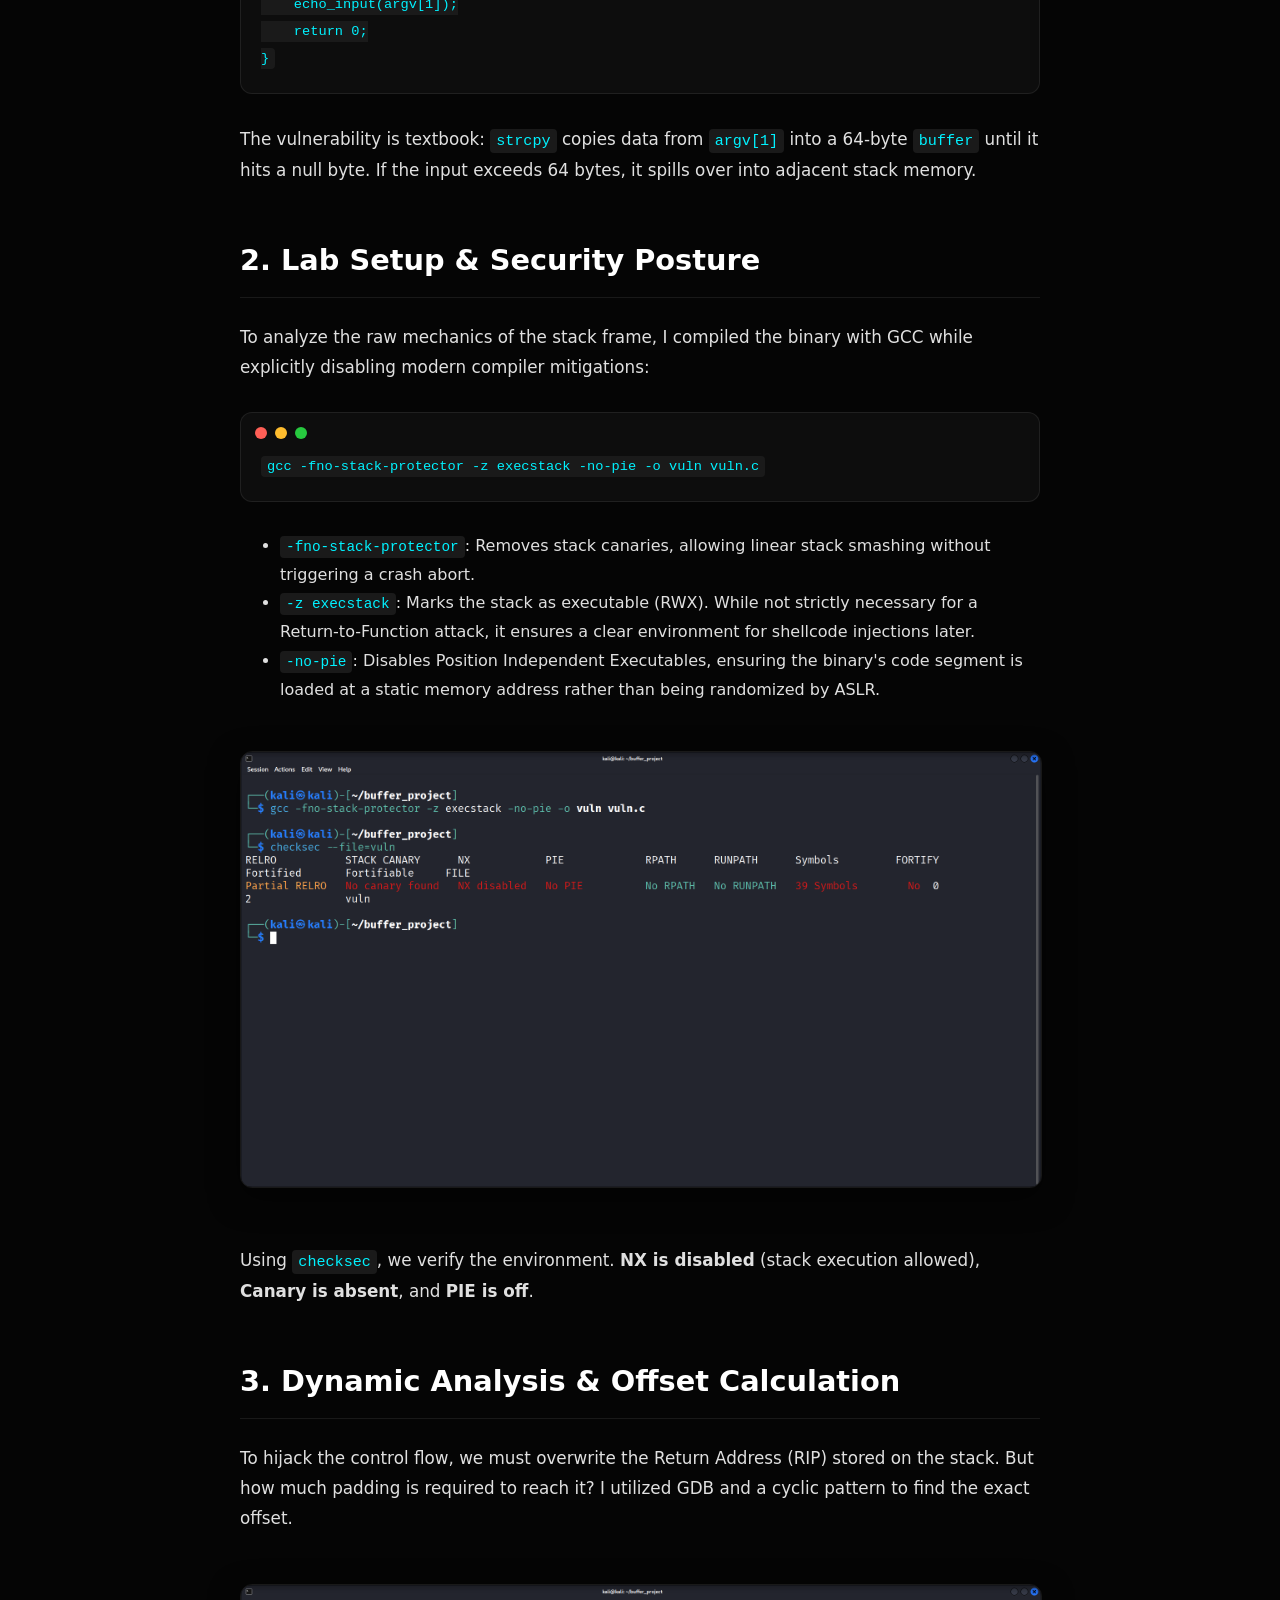
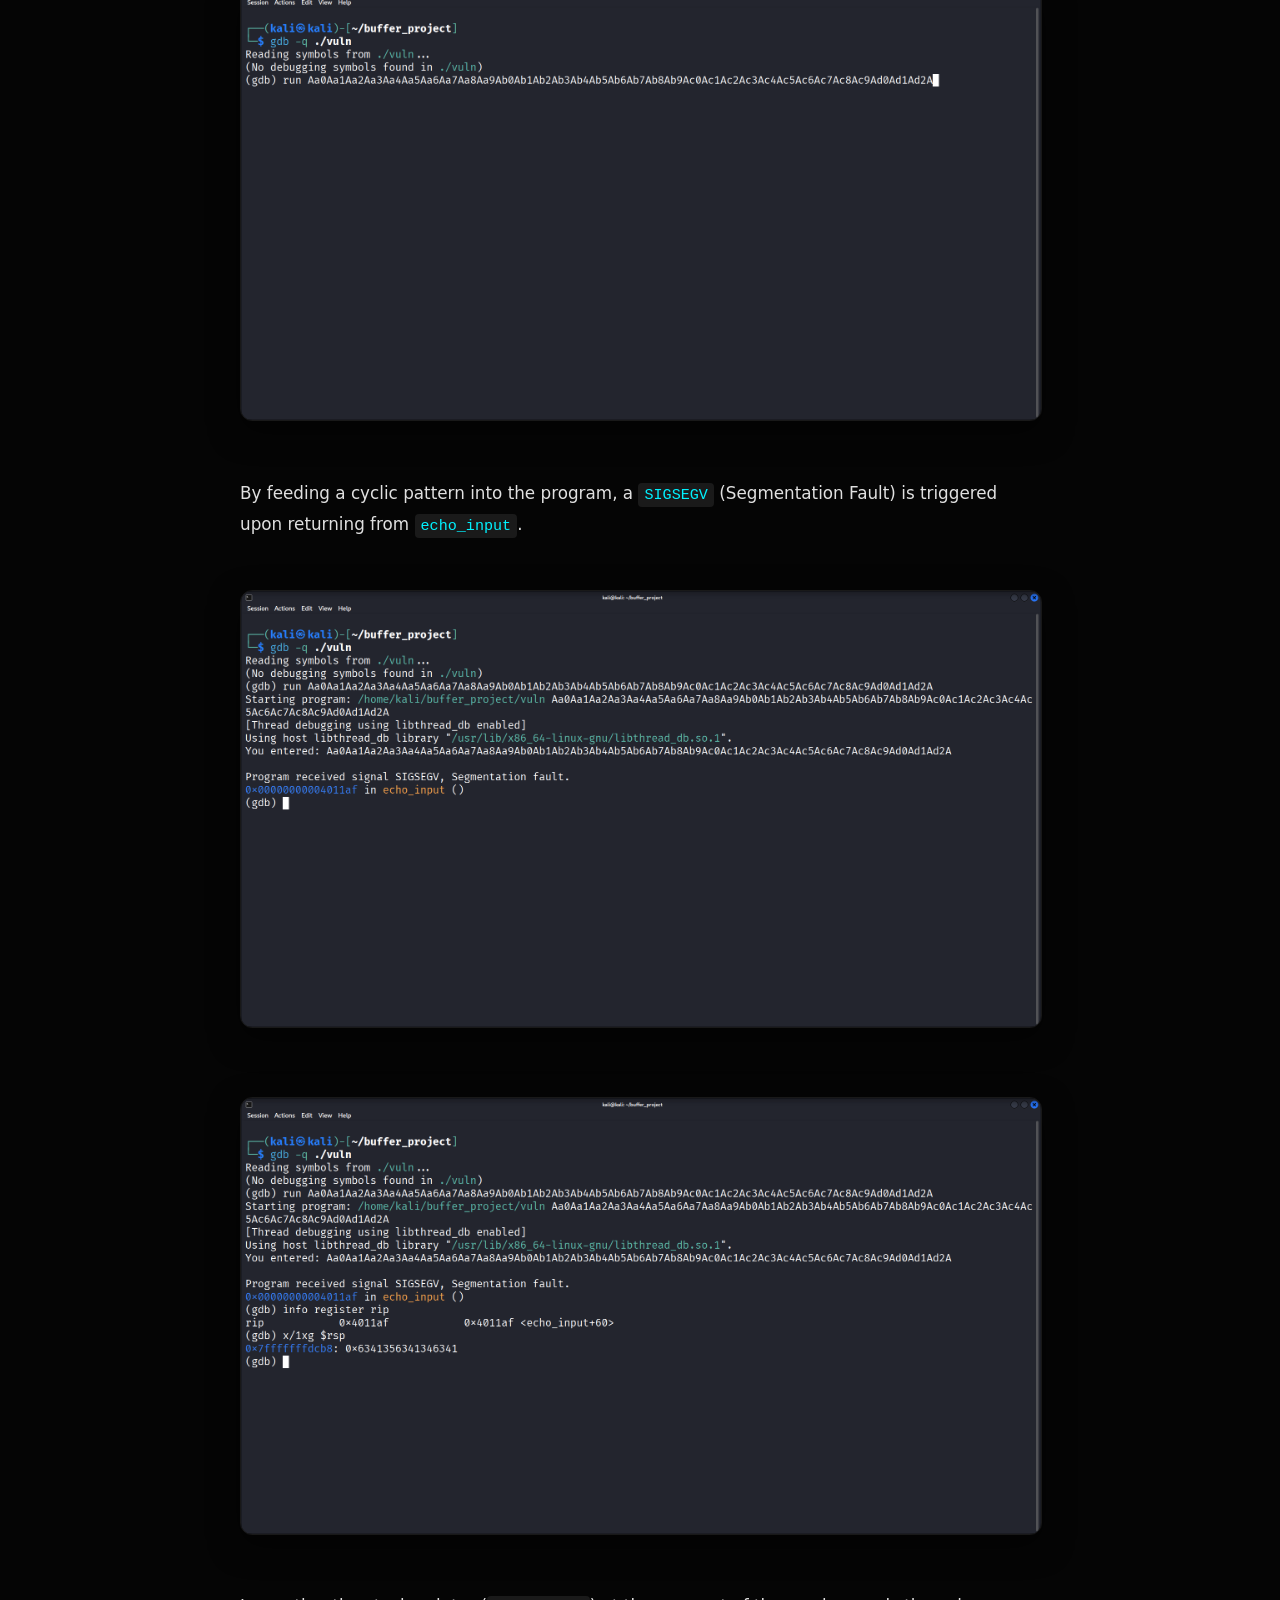
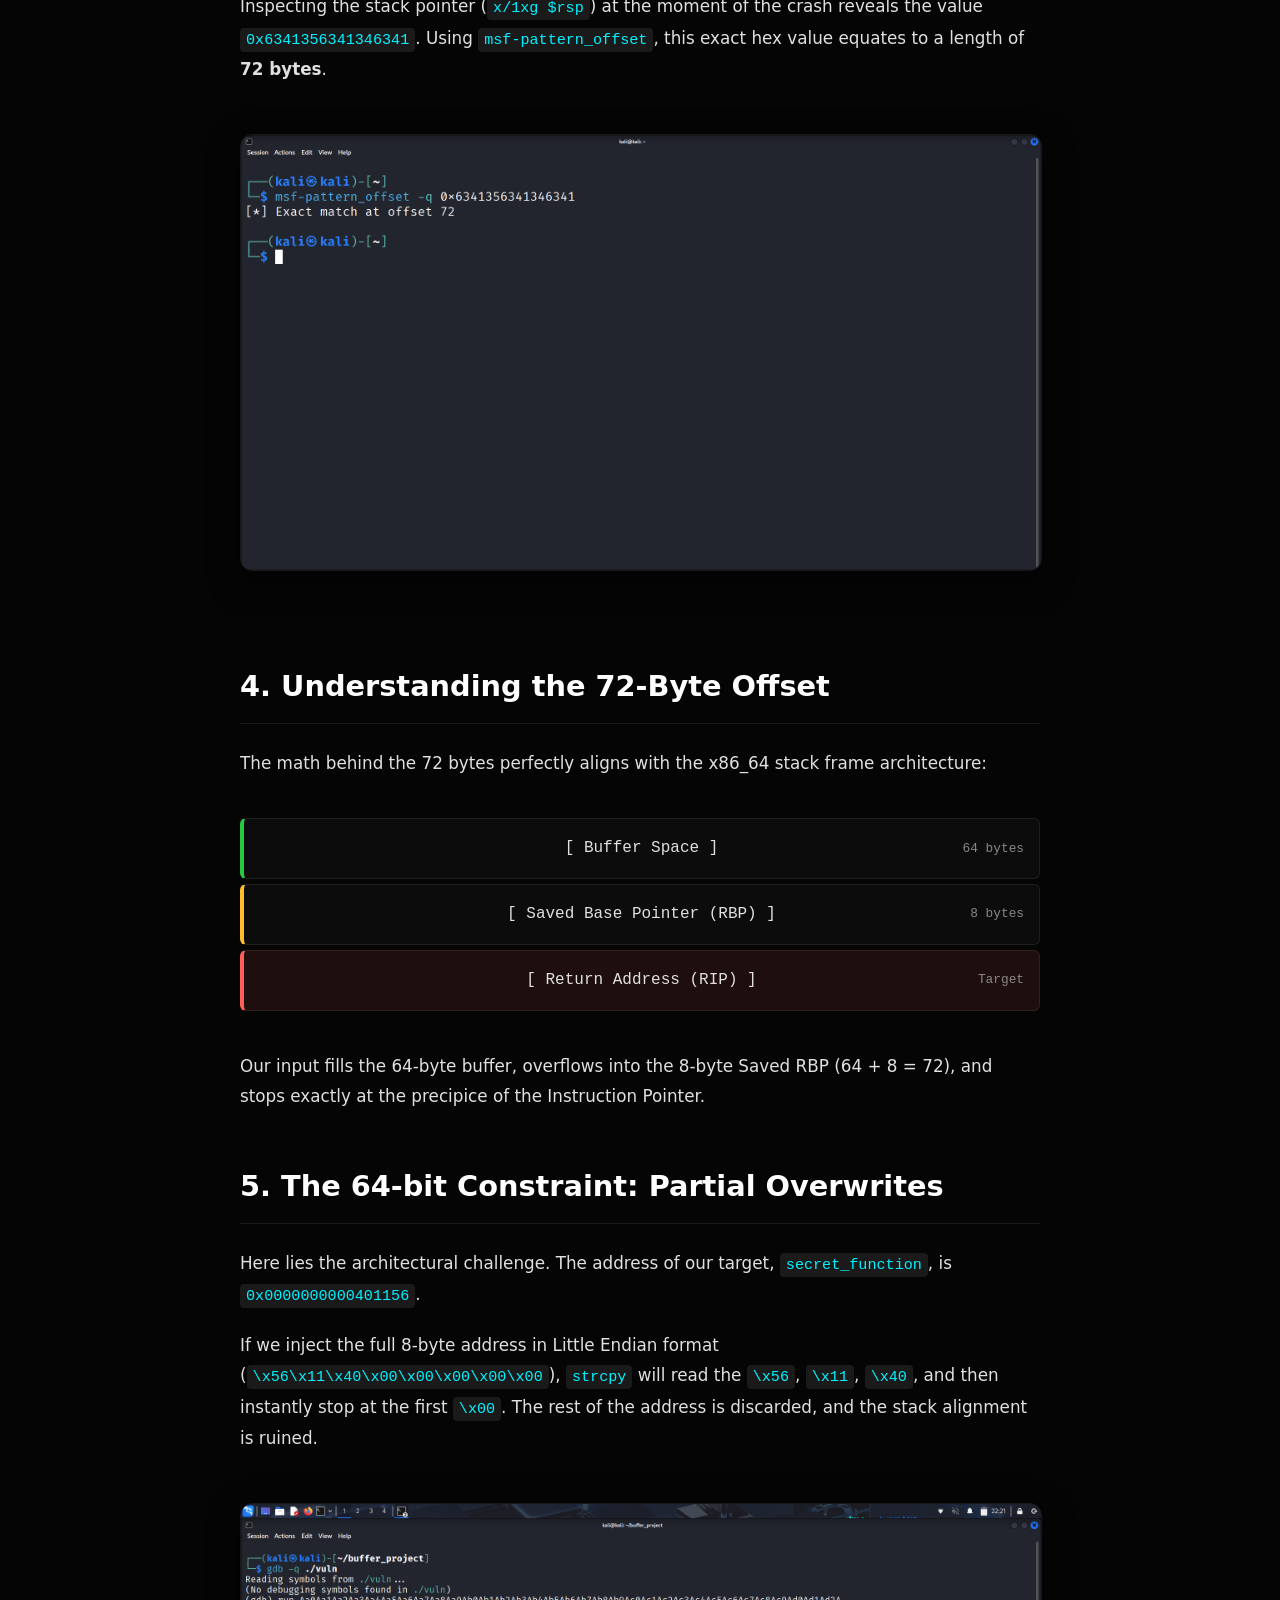
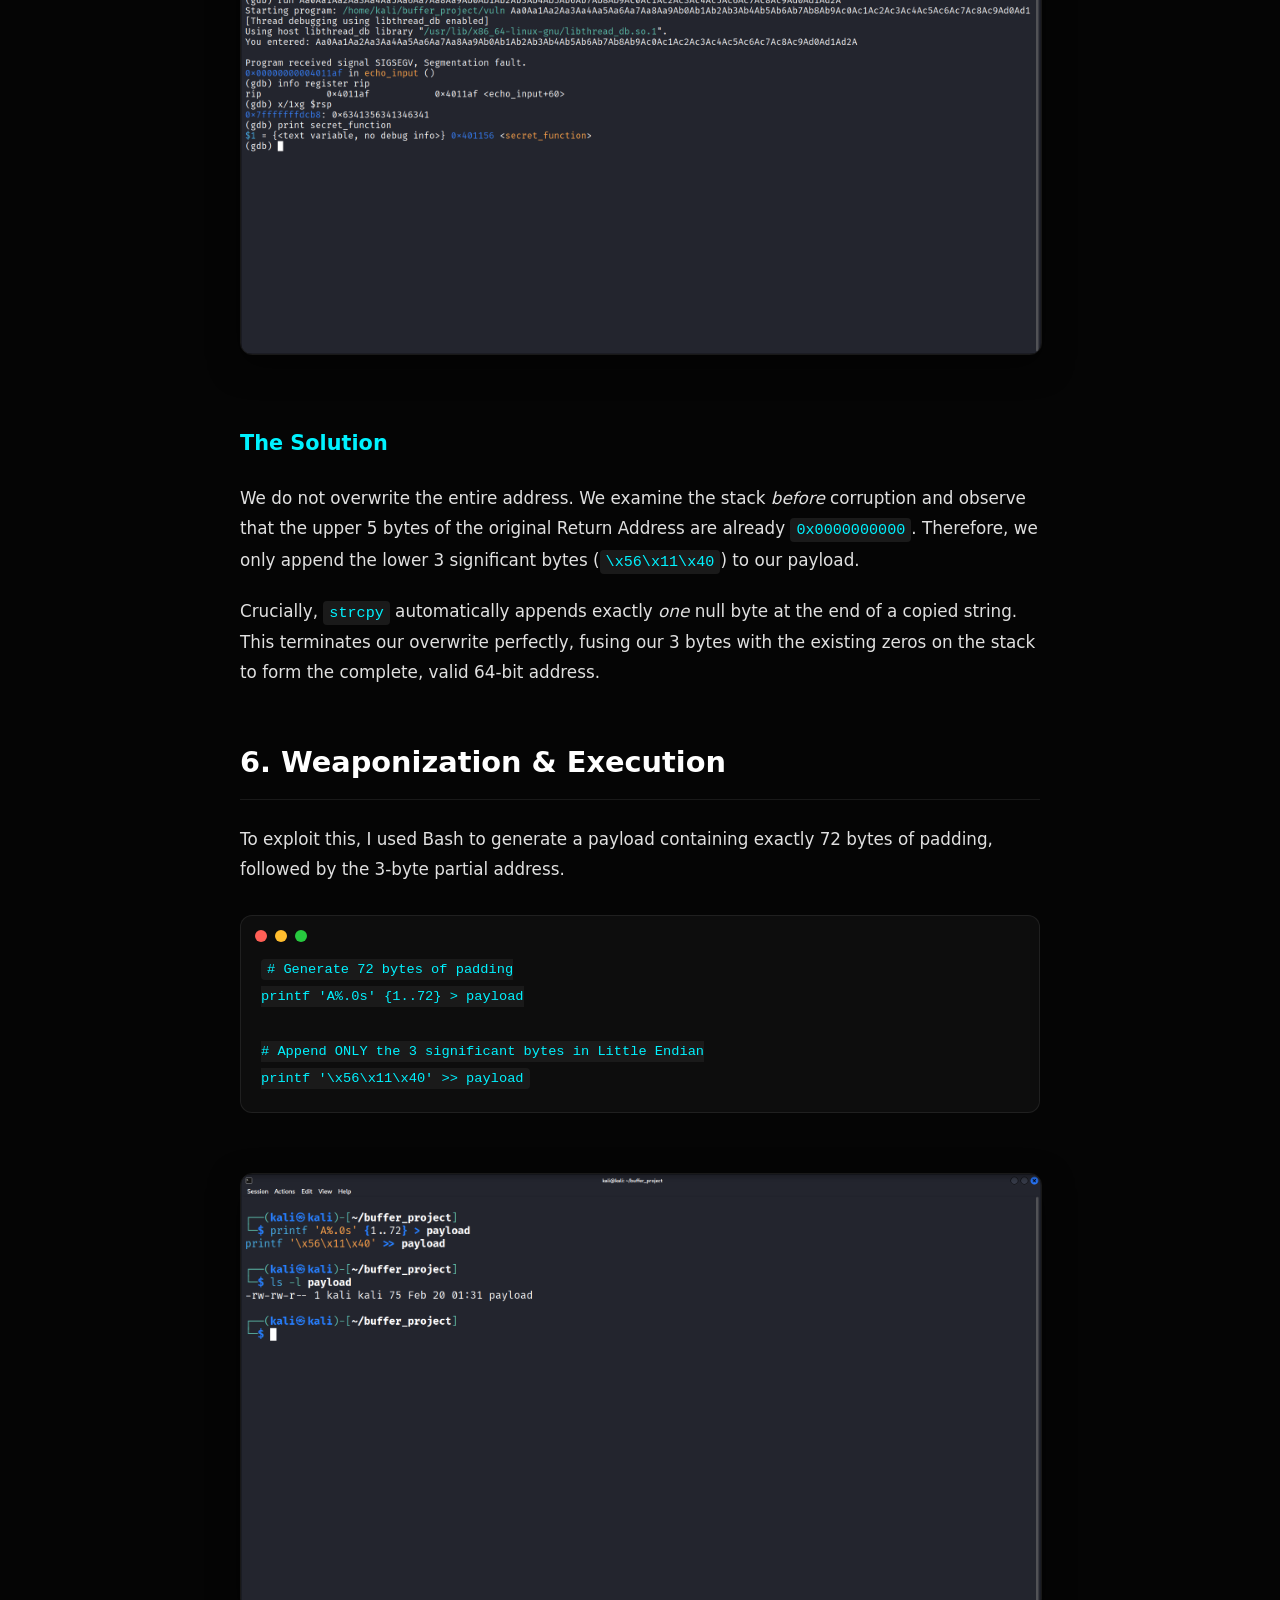
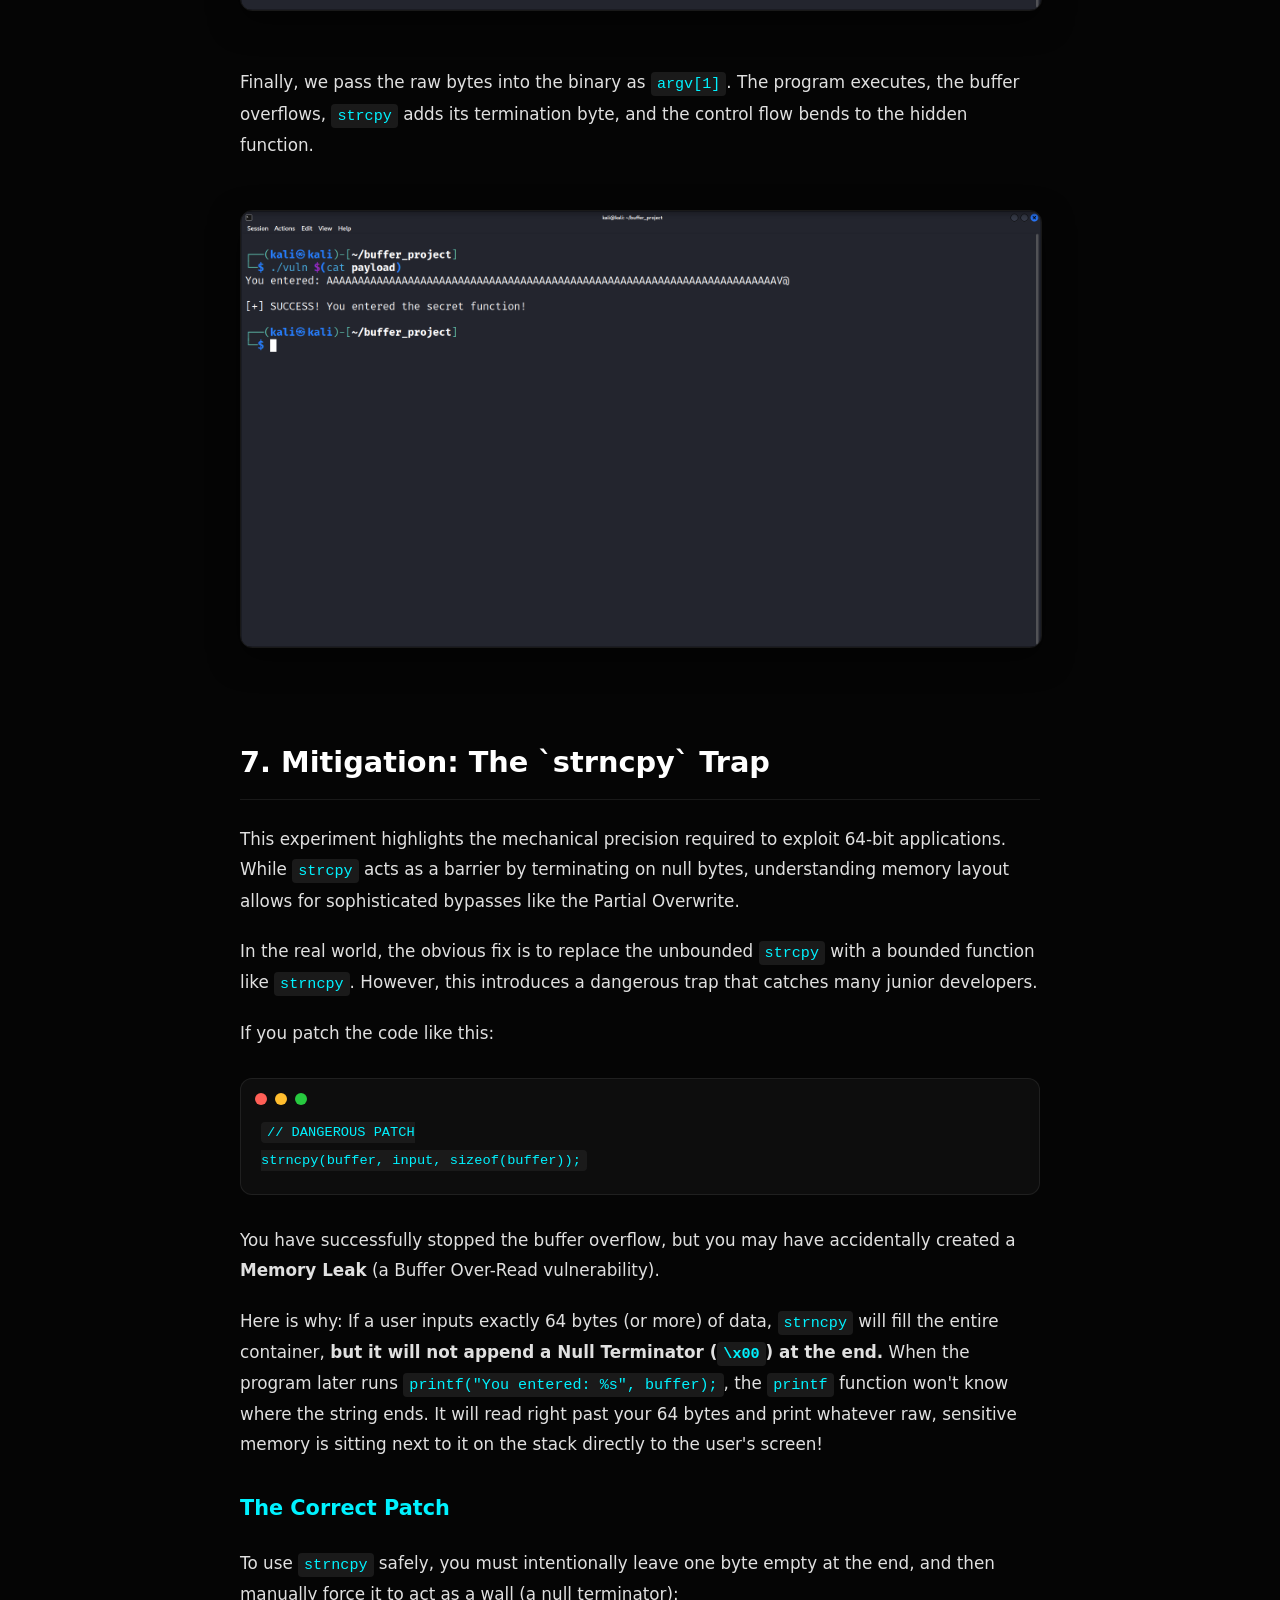
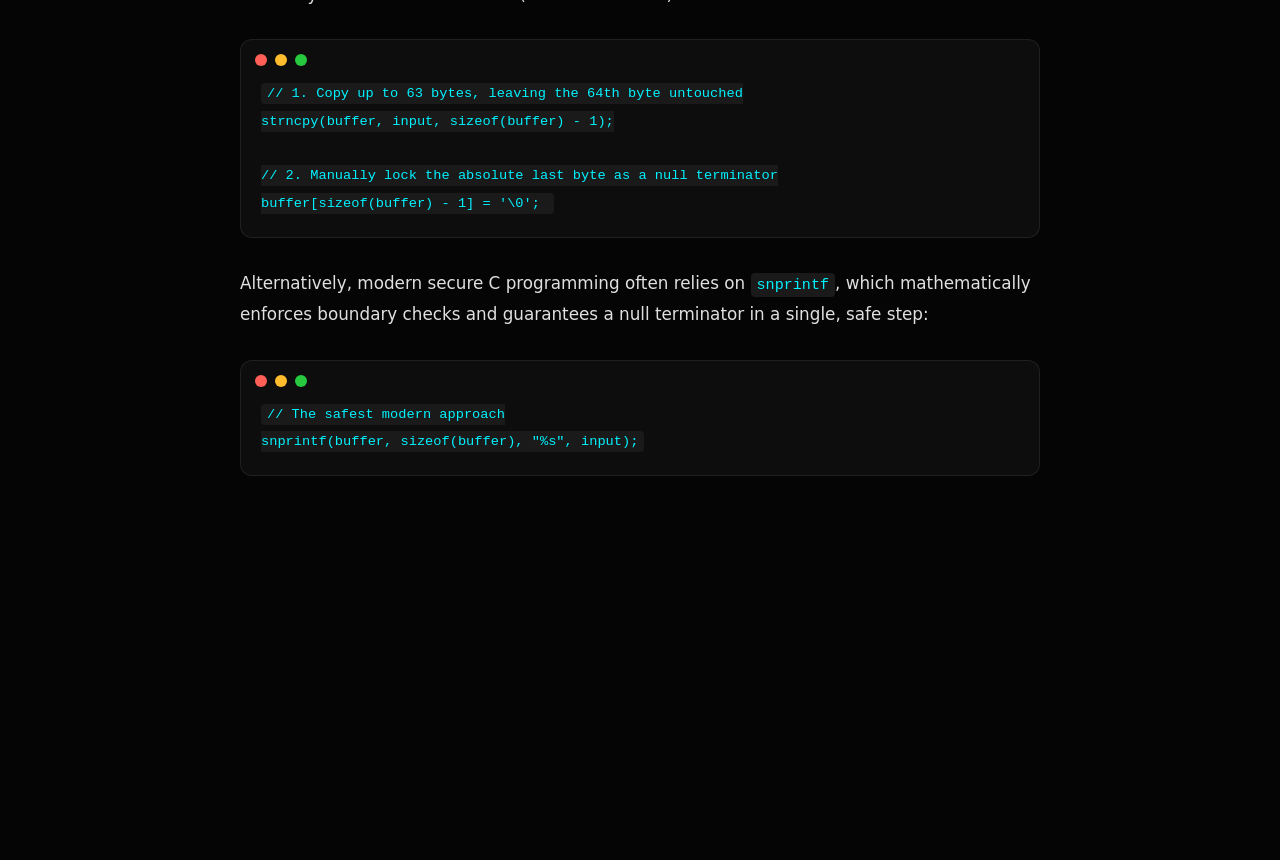
==== commit 0a726cd7: "Made Project dynamic and add links in blogs" ====
--- a/blog/buffer-overflow.html
+++ b/blog/buffer-overflow.html
@@ -4,245 +4,7 @@
     <meta charset="UTF-8" />
     <meta name="viewport" content="width=device-width, initial-scale=1.0" />
     <title>Bypassing 64-bit strcpy Constraints | Vedant Karande</title>
-    <style>
-      :root {
-        --bg: #050505;
-        --neon-blue: #00f2ff;
-        --text-main: #e0e0e0;
-        --text-muted: #888;
-        --glass-bg: rgba(255, 255, 255, 0.03);
-        --glass-border: rgba(255, 255, 255, 0.08);
-      }
-
-      body {
-        background: var(--bg);
-        color: var(--text-main);
-        font-family:
-          "Inter",
-          system-ui,
-          -apple-system,
-          sans-serif;
-        line-height: 1.8;
-        padding: 50px 10%;
-        margin: 0;
-        overflow-x: hidden;
-      }
-
-      /* Smooth Scroll & Animations */
-      html {
-        scroll-behavior: smooth;
-      }
-      .fade-in {
-        opacity: 0;
-        transform: translateY(30px);
-        transition:
-          opacity 0.8s ease-out,
-          transform 0.8s ease-out;
-      }
-      .fade-in.visible {
-        opacity: 1;
-        transform: translateY(0);
-      }
-
-      /* Navigation */
-      .back-btn {
-        display: inline-block;
-        text-decoration: none;
-        color: var(--neon-blue);
-        border: 1px solid var(--neon-blue);
-        padding: 10px 24px;
-        border-radius: 50px;
-        margin-bottom: 40px;
-        font-size: 0.9rem;
-        letter-spacing: 0.5px;
-        transition: all 0.3s ease;
-      }
-      .back-btn:hover {
-        background: var(--neon-blue);
-        color: #000;
-        box-shadow: 0 0 15px var(--neon-blue);
-      }
-
-      /* Typography & Layout */
-      .content {
-        max-width: 800px;
-        margin: 0 auto;
-      }
-      h1 {
-        font-size: 2.8rem;
-        color: #fff;
-        margin-bottom: 10px;
-        line-height: 1.2;
-      }
-      h2 {
-        font-size: 1.8rem;
-        color: #fff;
-        margin-top: 50px;
-        border-bottom: 1px solid var(--glass-border);
-        padding-bottom: 10px;
-      }
-      h3 {
-        font-size: 1.3rem;
-        color: var(--neon-blue);
-        margin-top: 30px;
-      }
-      p {
-        font-size: 1.05rem;
-        margin-bottom: 20px;
-      }
-      .metadata {
-        color: var(--text-muted);
-        margin-bottom: 40px;
-        font-family: "Fira Code", monospace;
-        font-size: 0.9rem;
-      }
-
-      /* Media & Inline Code */
-      img {
-        width: 100%;
-        border-radius: 12px;
-        border: 1px solid var(--glass-border);
-        margin: 30px 0;
-        box-shadow: 0 10px 30px rgba(0, 0, 0, 0.5);
-        transition: transform 0.3s ease;
-      }
-      img:hover {
-        transform: scale(1.02);
-      }
-      code {
-        background: #1a1a1a;
-        padding: 3px 6px;
-        border-radius: 4px;
-        color: var(--neon-blue);
-        font-family: "Fira Code", monospace;
-        font-size: 0.9em;
-      }
-
-      /* Custom Stack Diagram */
-      .stack-diagram {
-        display: flex;
-        flex-direction: column;
-        gap: 5px;
-        margin: 40px 0;
-        font-family: "Fira Code", monospace;
-      }
-      .stack-row {
-        background: var(--glass-bg);
-        border: 1px solid var(--glass-border);
-        padding: 15px;
-        text-align: center;
-        border-radius: 6px;
-        position: relative;
-      }
-      .stack-row.buffer {
-        border-left: 4px solid #27c93f;
-      }
-      .stack-row.rbp {
-        border-left: 4px solid #ffbd2e;
-      }
-      .stack-row.rip {
-        border-left: 4px solid #ff5f56;
-        background: rgba(255, 95, 86, 0.1);
-      }
-      .stack-annotation {
-        font-size: 0.8rem;
-        color: var(--text-muted);
-        position: absolute;
-        right: 15px;
-        top: 50%;
-        transform: translateY(-50%);
-      }
-
-      /* Code Block Styling */
-      .code-container {
-        position: relative;
-        margin: 30px 0;
-      }
-      pre {
-        background: #0d0d0d;
-        color: #d4d4d4;
-        padding: 40px 20px 20px;
-        border-radius: 12px;
-        overflow-x: auto;
-        font-family: "Fira Code", monospace;
-        font-size: 0.95rem;
-        border: 1px solid var(--glass-border);
-        margin: 0;
-      }
-      .copy-btn {
-        position: absolute;
-        top: 10px;
-        right: 10px;
-        background: #2a2a2a;
-        color: #fff;
-        border: 1px solid var(--glass-border);
-        border-radius: 6px;
-        padding: 5px 12px;
-        font-size: 12px;
-        cursor: pointer;
-        transition: all 0.2s;
-        opacity: 0;
-        font-family: "Inter", sans-serif;
-      }
-      .code-container:hover .copy-btn {
-        opacity: 1;
-      }
-      .copy-btn:hover {
-        background: var(--neon-blue);
-        color: #000;
-      }
-      .mac-dots {
-        position: absolute;
-        top: 15px;
-        left: 15px;
-        display: flex;
-        gap: 8px;
-      }
-      .mac-dot {
-        width: 12px;
-        height: 12px;
-        border-radius: 50%;
-      }
-      .mac-dot.red {
-        background: #ff5f56;
-      }
-      .mac-dot.yellow {
-        background: #ffbd2e;
-      }
-      .mac-dot.green {
-        background: #27c93f;
-      }
-      /* ========================================= */
-      /* --- MOBILE RESPONSIVENESS --- */
-      /* ========================================= */
-
-      @media screen and (max-width: 768px) {
-        body {
-          padding: 30px 5%;
-        }
-
-        h1 {
-          font-size: 2rem;
-          word-wrap: break-word;
-        }
-
-        h2 {
-          font-size: 1.5rem;
-          margin-top: 35px;
-        }
-
-        p {
-          font-size: 1rem;
-        }
-        pre {
-          padding: 40px 15px 15px;
-          font-size: 0.85rem;
-        }
-        .metadata {
-          font-size: 0.8rem;
-        }
-      }
-    </style>
+    <link rel="stylesheet" href="./blog.css">
   </head>
   <body>
     <a href="../index.html" class="back-btn">← Back to Portfolio</a>
@@ -266,6 +28,12 @@
         <p class="metadata">
           Published: Feb 20, 2026 | Architecture: x86_64 Linux
         </p>
+        <a href="https://github.com/Vedantk6403/Buffer-Overflow-x64" target="_blank" class="github-repo-btn fade-in">
+          <svg viewBox="0 0 24 24" width="20" height="20">
+            <path d="M12 0c-6.626 0-12 5.373-12 12 0 5.302 3.438 9.8 8.207 11.387.599.111.793-.261.793-.577v-2.234c-3.338.726-4.033-1.416-4.033-1.416-.546-1.387-1.333-1.756-1.333-1.756-1.089-.745.083-.729.083-.729 1.205.084 1.839 1.237 1.839 1.237 1.07 1.834 2.807 1.304 3.492.997.107-.775.418-1.305.762-1.604-2.665-.305-5.467-1.334-5.467-5.931 0-1.311.469-2.381 1.236-3.221-.124-.303-.535-1.524.117-3.176 0 0 1.008-.322 3.301 1.23.957-.266 1.983-.399 3.003-.404 1.02.005 2.047.138 3.006.404 2.291-1.552 3.297-1.23 3.297-1.23.653 1.653.242 2.874.118 3.176.77.84 1.235 1.911 1.235 3.221 0 4.609-2.807 5.624-5.479 5.921.43.372.823 1.102.823 2.222v3.293c0 .319.192.694.801.576 4.765-1.589 8.199-6.086 8.199-11.386 0-6.627-5.373-12-12-12z"/>
+          </svg>
+          View Exploit Code on GitHub
+        </a>
       </div>
 
       <div class="fade-in">
@@ -368,7 +136,7 @@
         </ul>
 
         <img
-          src="/images/compilation_and_security_vals.png"
+          src="../images/compilation_and_security_vals.png"
           alt="Checksec output verifying disabled protections"
           loading="lazy"
         />
@@ -388,7 +156,7 @@
         </p>
 
         <img
-          src="/images/run_gdb_withpattern.png"
+          src="../images/run_gdb_withpattern.png"
           alt="Running GDB with a cyclic pattern"
           loading="lazy"
         />
@@ -400,12 +168,12 @@
         </p>
 
         <img
-          src="/images/program_crash.png"
+          src="../images/program_crash.png"
           alt="Segmentation fault in GDB"
           loading="lazy"
         />
         <img
-          src="/images/value_at_topofstack.png"
+          src="../images/value_at_topofstack.png"
           alt="Examining the top of the stack in GDB"
           loading="lazy"
         />
@@ -417,7 +185,7 @@
           length of <strong>72 bytes</strong>.
         </p>
         <img
-          src="/images/offset_calculate.png"
+          src="../images/offset_calculate.png"
           alt="Examining the top of the stack in GDB"
           loading="lazy"
         />
@@ -468,7 +236,7 @@
         </p>
 
         <img
-          src="/images/Address_of_target_func.png"
+          src="../images/Address_of_target_func.png"
           alt="Finding the target function address"
           loading="lazy"
         />
@@ -511,7 +279,7 @@
         </div>
 
         <img
-          src="/images/payload_creation.png"
+          src="../images/payload_creation.png"
           alt="Payload creation via command line"
           loading="lazy"
         />
@@ -524,7 +292,7 @@
         </p>
 
         <img
-          src="/images/successful_exploit.png"
+          src="../images/successful_exploit.png"
           alt="Successful exploit execution"
           loading="lazy"
         />
@@ -635,43 +403,7 @@
       </div>
     </article>
 
-    <script>
-      // Custom Intersection Observer for smooth scrolling fade-ins
-      document.addEventListener("DOMContentLoaded", () => {
-        const elements = document.querySelectorAll(".fade-in");
-
-        const observer = new IntersectionObserver(
-          (entries) => {
-            entries.forEach((entry) => {
-              if (entry.isIntersecting) {
-                entry.target.classList.add("visible");
-              }
-            });
-          },
-          { threshold: 0.1 },
-        );
-
-        elements.forEach((el) => observer.observe(el));
-
-        // Copy Button Logic for Code Blocks
-        document.querySelectorAll(".code-container").forEach((container) => {
-          const btn = container.querySelector(".copy-btn");
-          const code = container.querySelector("code");
-
-          btn.addEventListener("click", () => {
-            navigator.clipboard.writeText(code.innerText).then(() => {
-              btn.innerText = "Copied!";
-              btn.style.color = "#000";
-              btn.style.background = "var(--neon-blue)";
-              setTimeout(() => {
-                btn.innerText = "Copy";
-                btn.style.color = "#fff";
-                btn.style.background = "#2a2a2a";
-              }, 2000);
-            });
-          });
-        });
-      });
-    </script>
+    <script src="./blog.js"></script>
   </body>
 </html>
+
--- a/blog/blog.css
+++ b/blog/blog.css
@@ -0,0 +1,268 @@
+:root {
+        --bg: #050505;
+        --neon-blue: #00f2ff;
+        --text-main: #e0e0e0;
+        --text-muted: #888;
+        --glass-bg: rgba(255, 255, 255, 0.03);
+        --glass-border: rgba(255, 255, 255, 0.08);
+      }
+
+      body {
+        background: var(--bg);
+        color: var(--text-main);
+        font-family:
+          "Inter",
+          system-ui,
+          -apple-system,
+          sans-serif;
+        line-height: 1.8;
+        padding: 50px 10%;
+        margin: 0;
+        overflow-x: hidden;
+      }
+
+      /* Smooth Scroll & Animations */
+      html {
+        scroll-behavior: smooth;
+      }
+      .fade-in {
+        opacity: 0;
+        transform: translateY(30px);
+        transition:
+          opacity 0.8s ease-out,
+          transform 0.8s ease-out;
+      }
+      .fade-in.visible {
+        opacity: 1;
+        transform: translateY(0);
+      }
+
+      /* Navigation */
+      .back-btn {
+        display: inline-block;
+        text-decoration: none;
+        color: var(--neon-blue);
+        border: 1px solid var(--neon-blue);
+        padding: 10px 24px;
+        border-radius: 50px;
+        margin-bottom: 40px;
+        font-size: 0.9rem;
+        letter-spacing: 0.5px;
+        transition: all 0.3s ease;
+      }
+      .back-btn:hover {
+        background: var(--neon-blue);
+        color: #000;
+        box-shadow: 0 0 15px var(--neon-blue);
+      }
+
+      /* Typography & Layout */
+      .content {
+        max-width: 800px;
+        margin: 0 auto;
+      }
+      h1 {
+        font-size: 2.8rem;
+        color: #fff;
+        margin-bottom: 10px;
+        line-height: 1.2;
+      }
+      h2 {
+        font-size: 1.8rem;
+        color: #fff;
+        margin-top: 50px;
+        border-bottom: 1px solid var(--glass-border);
+        padding-bottom: 10px;
+      }
+      h3 {
+        font-size: 1.3rem;
+        color: var(--neon-blue);
+        margin-top: 30px;
+      }
+      p {
+        font-size: 1.05rem;
+        margin-bottom: 20px;
+      }
+      .metadata {
+        color: var(--text-muted);
+        margin-bottom: 40px;
+        font-family: "Fira Code", monospace;
+        font-size: 0.9rem;
+      }
+
+      /* Media & Inline Code */
+      img {
+        width: 100%;
+        border-radius: 12px;
+        border: 1px solid var(--glass-border);
+        margin: 30px 0;
+        box-shadow: 0 10px 30px rgba(0, 0, 0, 0.5);
+        transition: transform 0.3s ease;
+      }
+      img:hover {
+        transform: scale(1.02);
+      }
+      code {
+        background: #1a1a1a;
+        padding: 3px 6px;
+        border-radius: 4px;
+        color: var(--neon-blue);
+        font-family: "Fira Code", monospace;
+        font-size: 0.9em;
+      }
+
+      /* Custom Stack Diagram */
+      .stack-diagram {
+        display: flex;
+        flex-direction: column;
+        gap: 5px;
+        margin: 40px 0;
+        font-family: "Fira Code", monospace;
+      }
+      .stack-row {
+        background: var(--glass-bg);
+        border: 1px solid var(--glass-border);
+        padding: 15px;
+        text-align: center;
+        border-radius: 6px;
+        position: relative;
+      }
+      .stack-row.buffer {
+        border-left: 4px solid #27c93f;
+      }
+      .stack-row.rbp {
+        border-left: 4px solid #ffbd2e;
+      }
+      .stack-row.rip {
+        border-left: 4px solid #ff5f56;
+        background: rgba(255, 95, 86, 0.1);
+      }
+      .stack-annotation {
+        font-size: 0.8rem;
+        color: var(--text-muted);
+        position: absolute;
+        right: 15px;
+        top: 50%;
+        transform: translateY(-50%);
+      }
+
+      /* Code Block Styling */
+      .code-container {
+        position: relative;
+        margin: 30px 0;
+      }
+      pre {
+        background: #0d0d0d;
+        color: #d4d4d4;
+        padding: 40px 20px 20px;
+        border-radius: 12px;
+        overflow-x: auto;
+        font-family: "Fira Code", monospace;
+        font-size: 0.95rem;
+        border: 1px solid var(--glass-border);
+        margin: 0;
+      }
+      .copy-btn {
+        position: absolute;
+        top: 10px;
+        right: 10px;
+        background: #2a2a2a;
+        color: #fff;
+        border: 1px solid var(--glass-border);
+        border-radius: 6px;
+        padding: 5px 12px;
+        font-size: 12px;
+        cursor: pointer;
+        transition: all 0.2s;
+        opacity: 0;
+        font-family: "Inter", sans-serif;
+      }
+      .code-container:hover .copy-btn {
+        opacity: 1;
+      }
+      .copy-btn:hover {
+        background: var(--neon-blue);
+        color: #000;
+      }
+      .mac-dots {
+        position: absolute;
+        top: 15px;
+        left: 15px;
+        display: flex;
+        gap: 8px;
+      }
+      .mac-dot {
+        width: 12px;
+        height: 12px;
+        border-radius: 50%;
+      }
+      .mac-dot.red {
+        background: #ff5f56;
+      }
+      .mac-dot.yellow {
+        background: #ffbd2e;
+      }
+      .mac-dot.green {
+        background: #27c93f;
+      }
+
+      /* --- GITHUB REPO BUTTON --- */
+      .github-repo-btn {
+        display: inline-flex;
+        align-items: center;
+        gap: 10px;
+        margin-top: -10px; /* Pulls it slightly closer to the metadata */
+        margin-bottom: 40px;
+        padding: 10px 22px;
+        background: rgba(0, 242, 255, 0.05); /* Very faint neon blue */
+        border: 1px solid var(--neon-blue);
+        color: var(--neon-blue);
+        text-decoration: none;
+        font-family: "Fira Code", monospace;
+        font-size: 0.95rem;
+        border-radius: 6px;
+        transition: all 0.3s ease;
+      }
+
+      .github-repo-btn:hover {
+        background: rgba(0, 242, 255, 0.15);
+        color: #fff;
+        box-shadow: 0 0 15px rgba(0, 242, 255, 0.4);
+        transform: translateY(-2px);
+      }
+
+      .github-repo-btn svg {
+        fill: currentColor; /* Inherits the neon blue, turns white on hover */
+        transition: color 0.3s ease;
+      }
+
+      /* ========================================= */
+      /* --- MOBILE RESPONSIVENESS --- */
+      /* ========================================= */
+
+      @media screen and (max-width: 768px) {
+        body {
+          padding: 30px 5%;
+        }
+
+        h1 {
+          font-size: 2rem;
+          word-wrap: break-word;
+        }
+
+        h2 {
+          font-size: 1.5rem;
+          margin-top: 35px;
+        }
+
+        p {
+          font-size: 1rem;
+        }
+        pre {
+          padding: 40px 15px 15px;
+          font-size: 0.85rem;
+        }
+        .metadata {
+          font-size: 0.8rem;
+        }
+      }
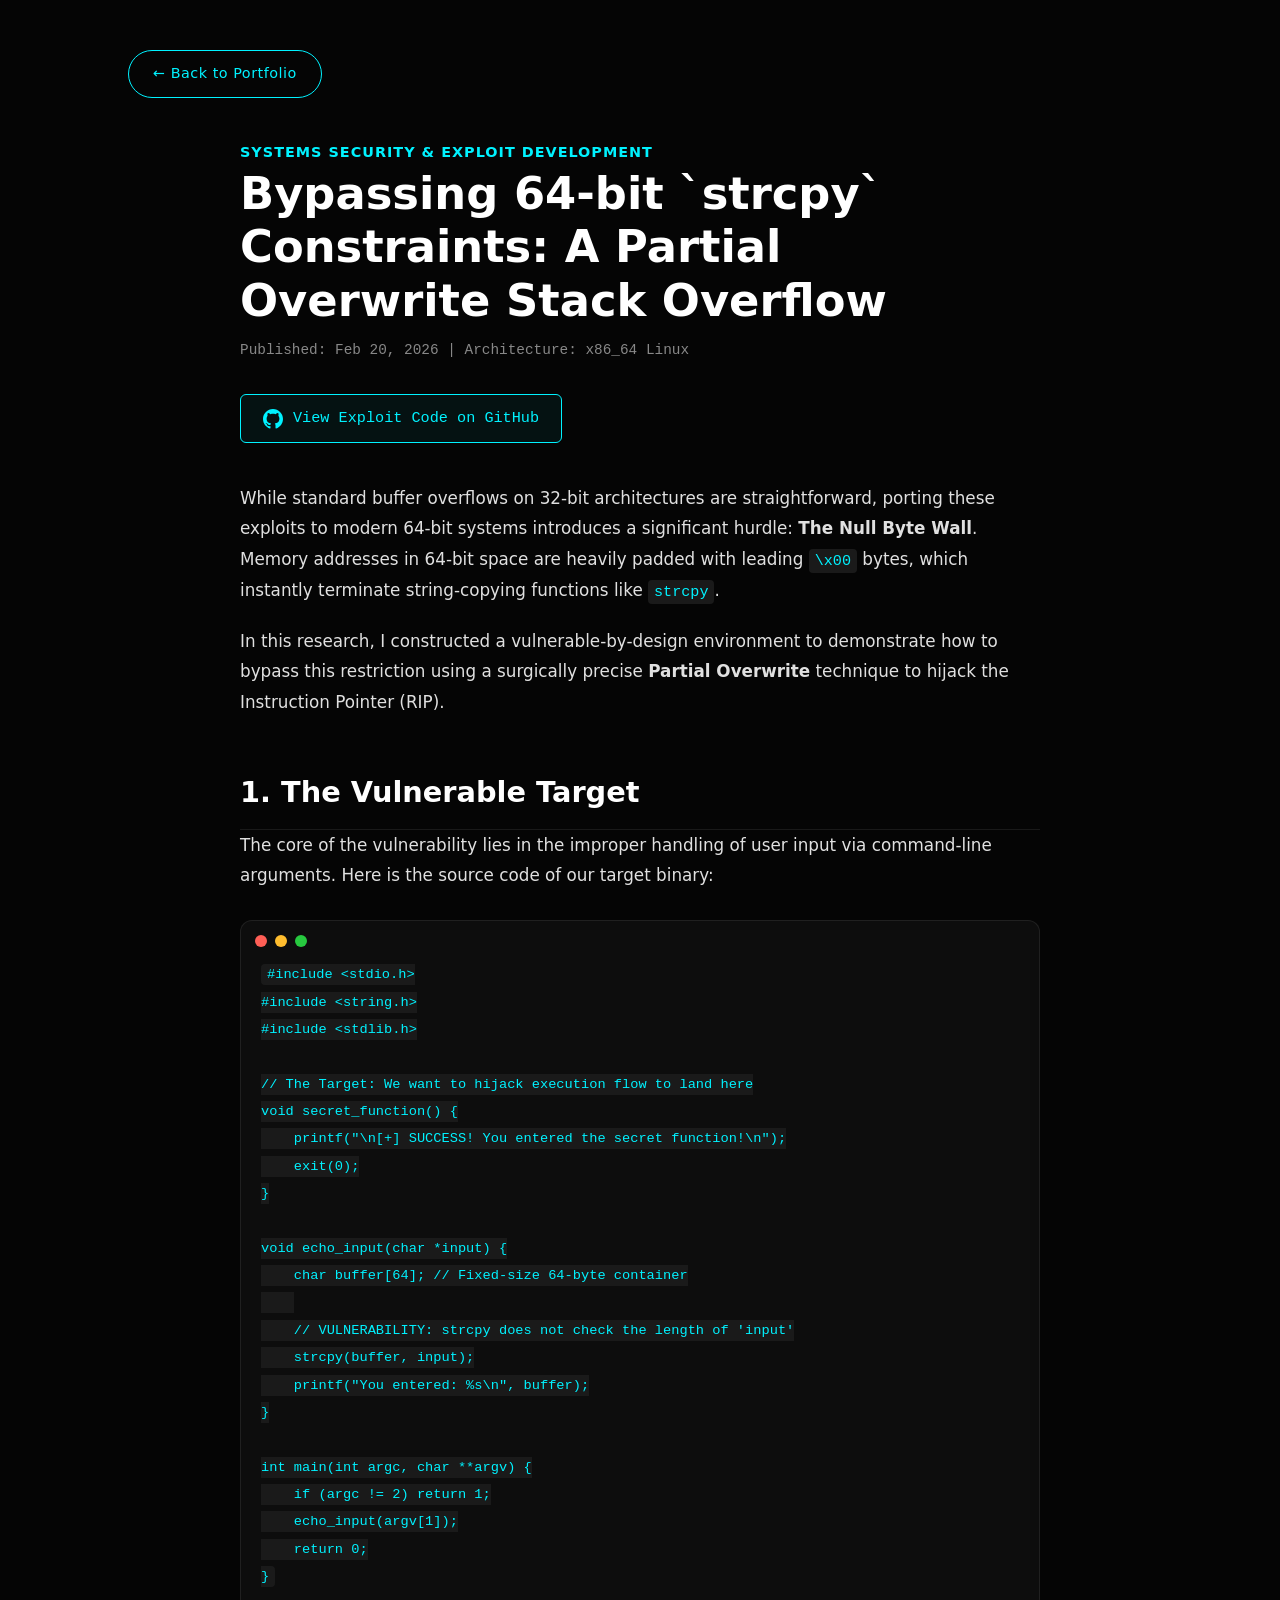
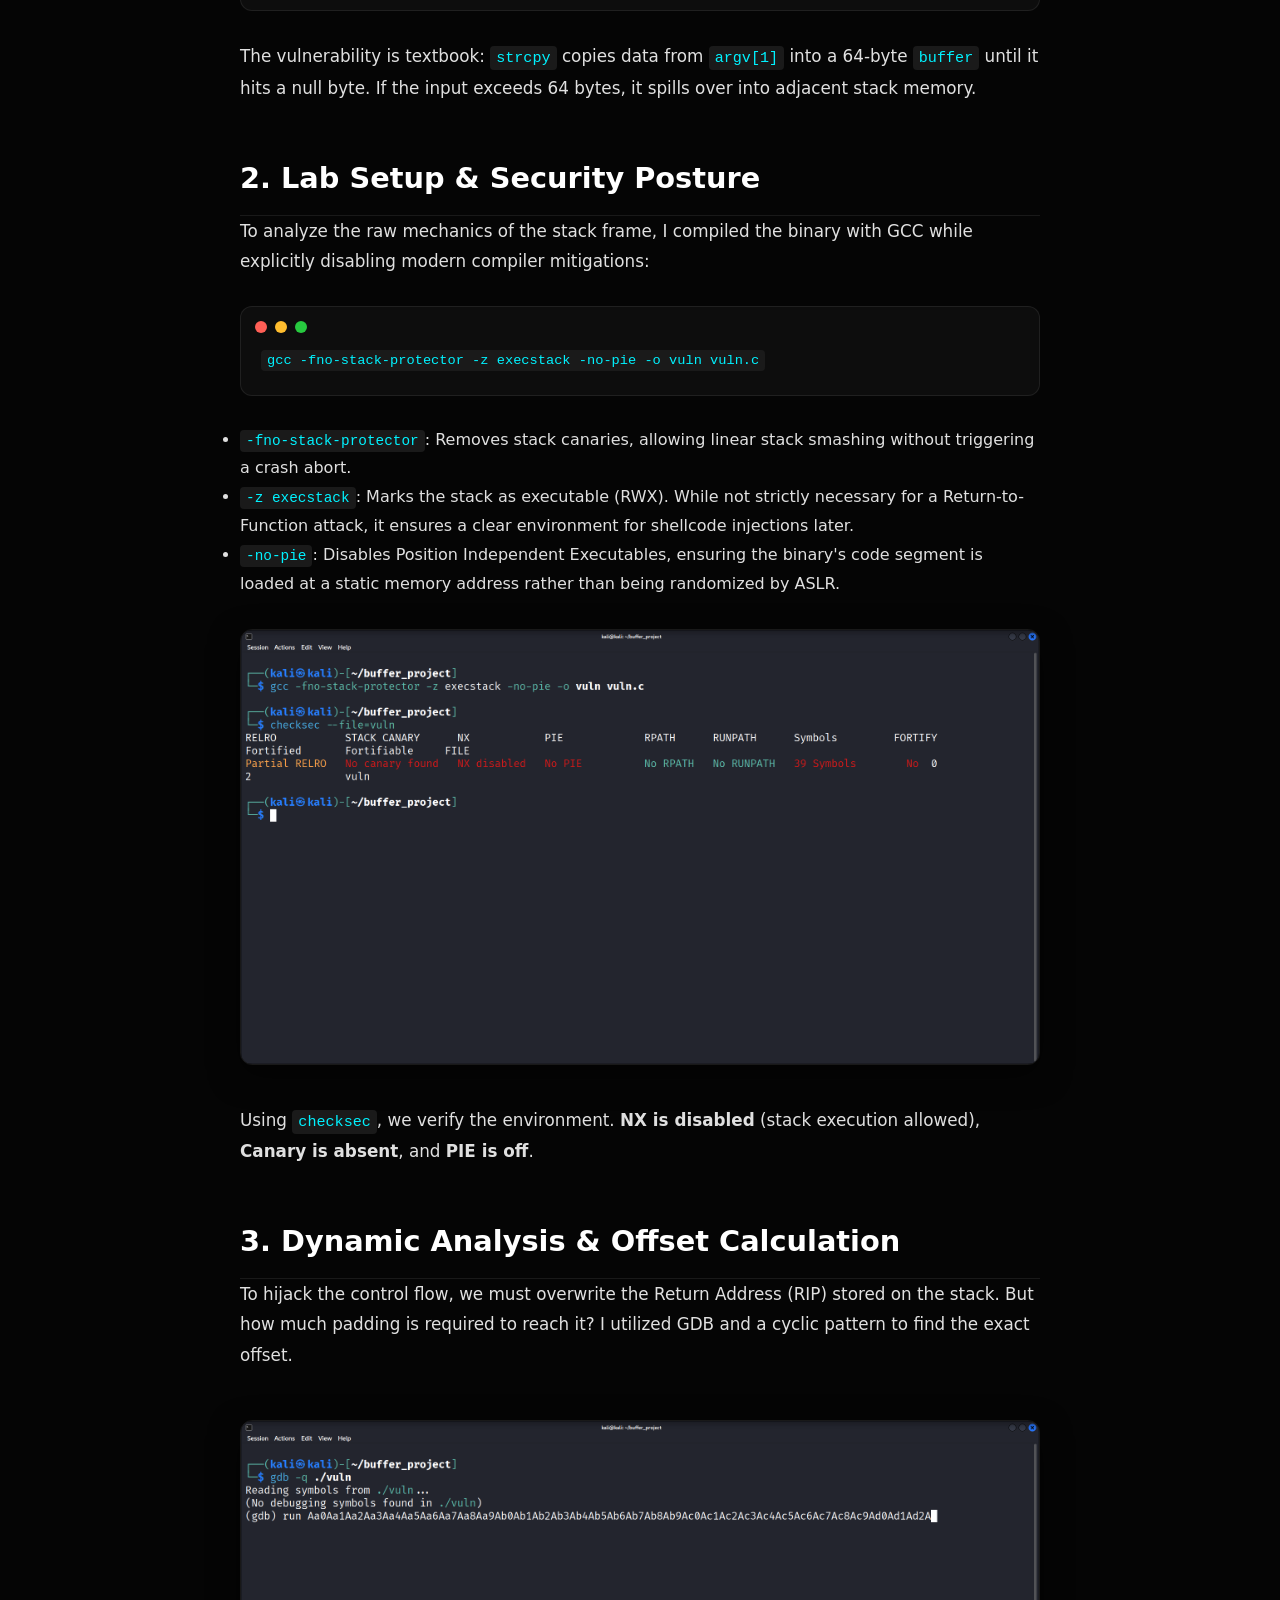
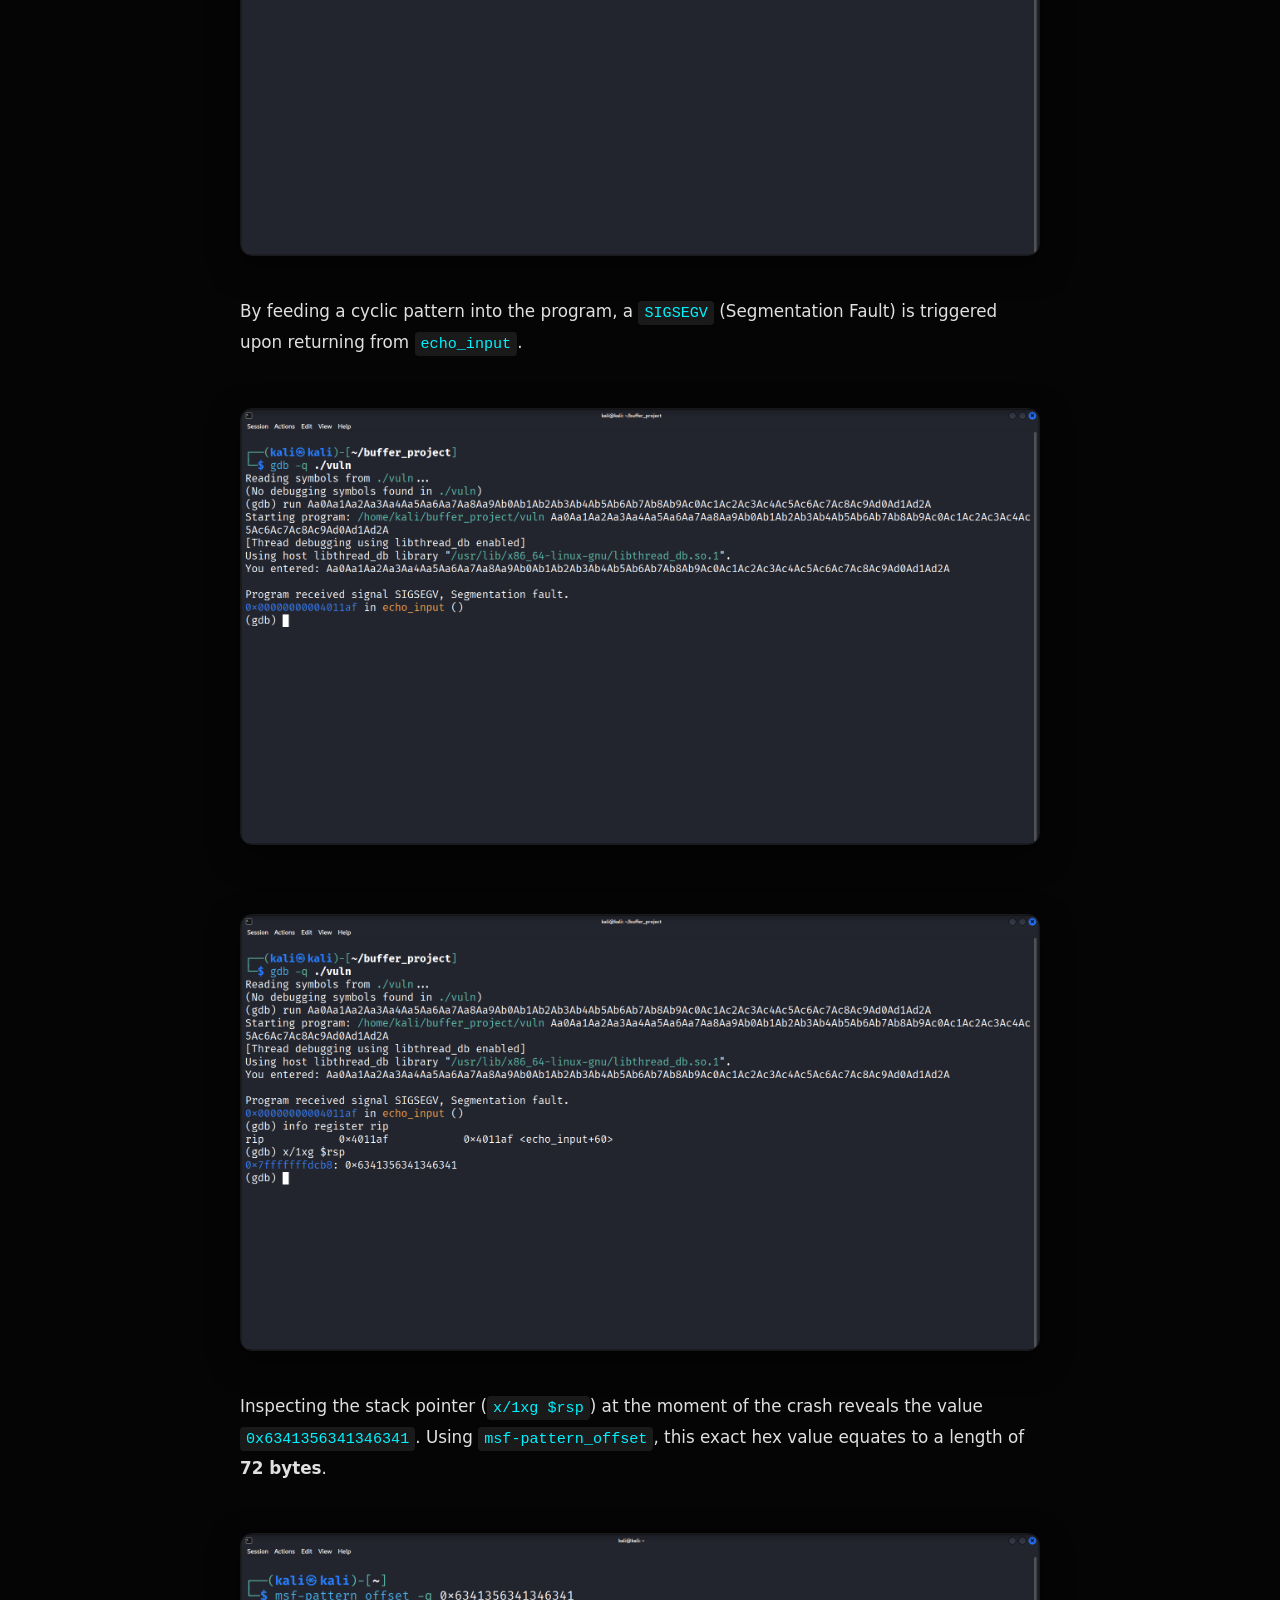
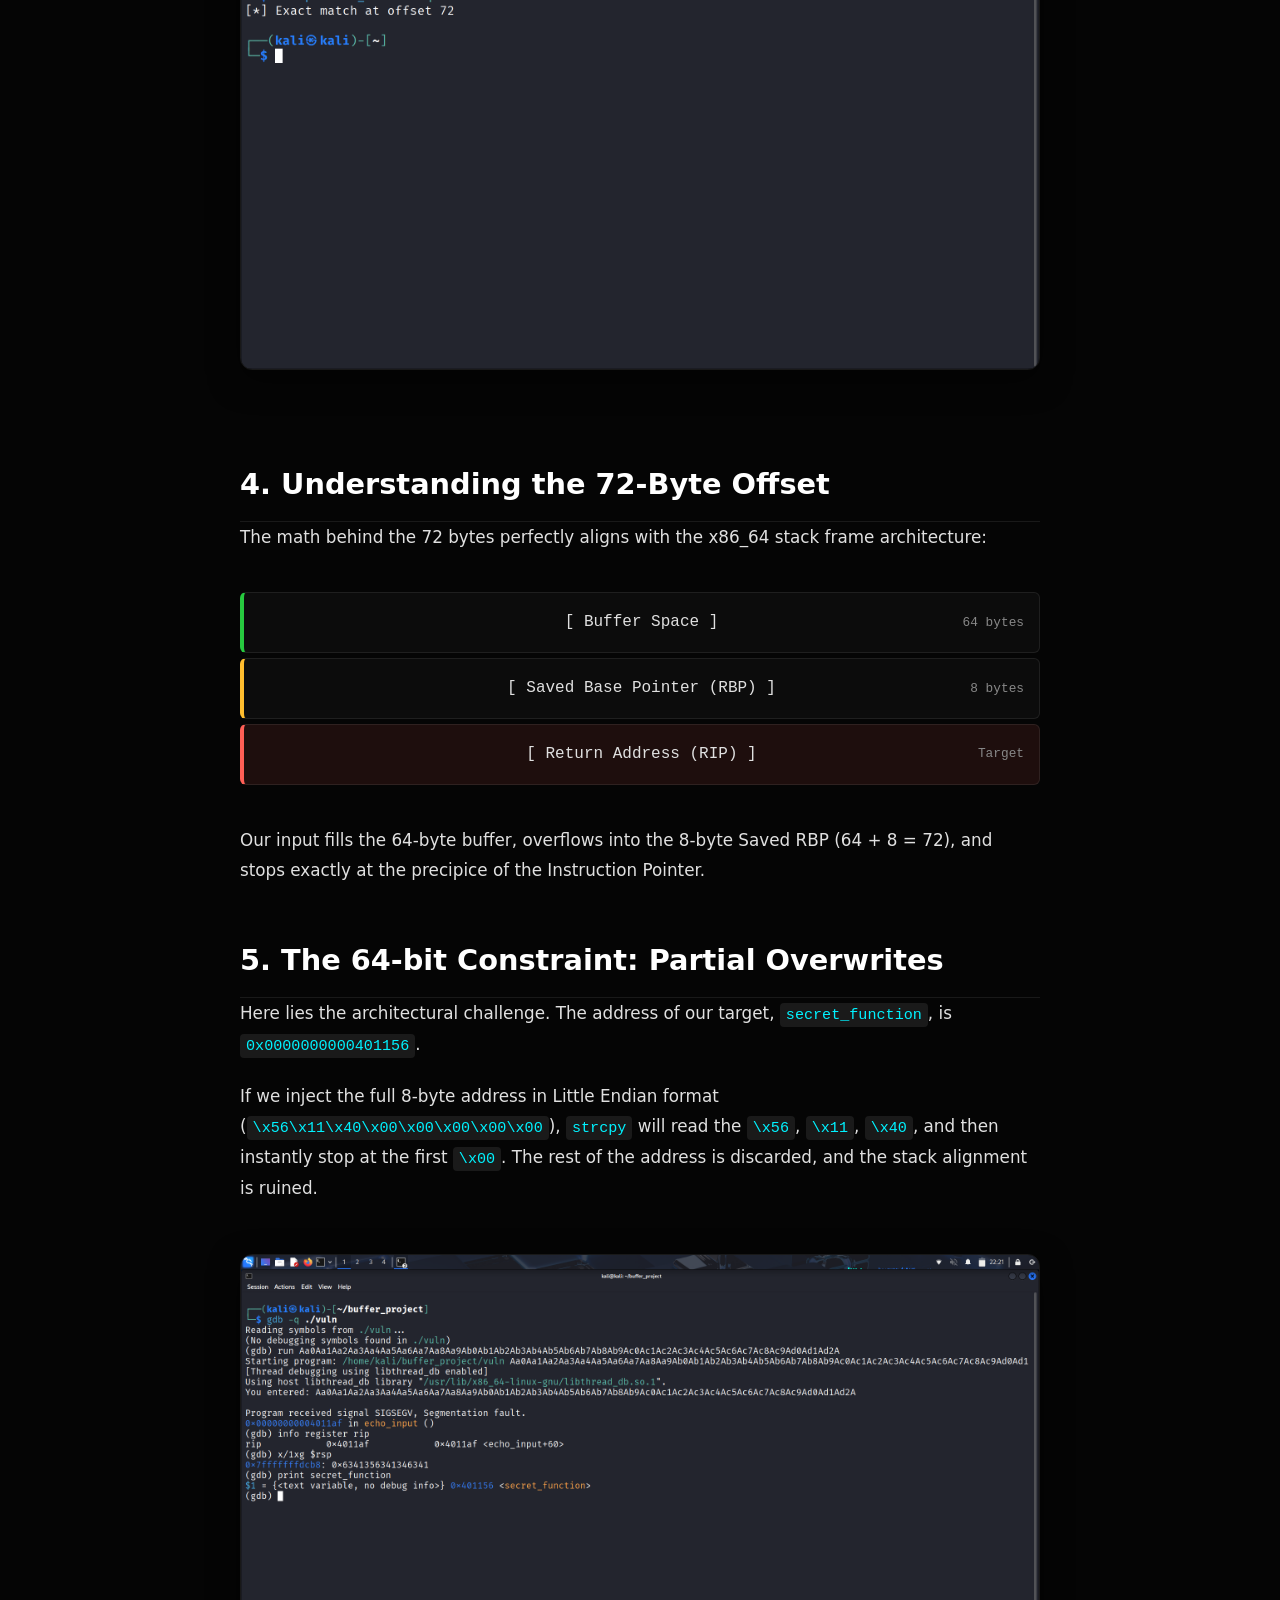
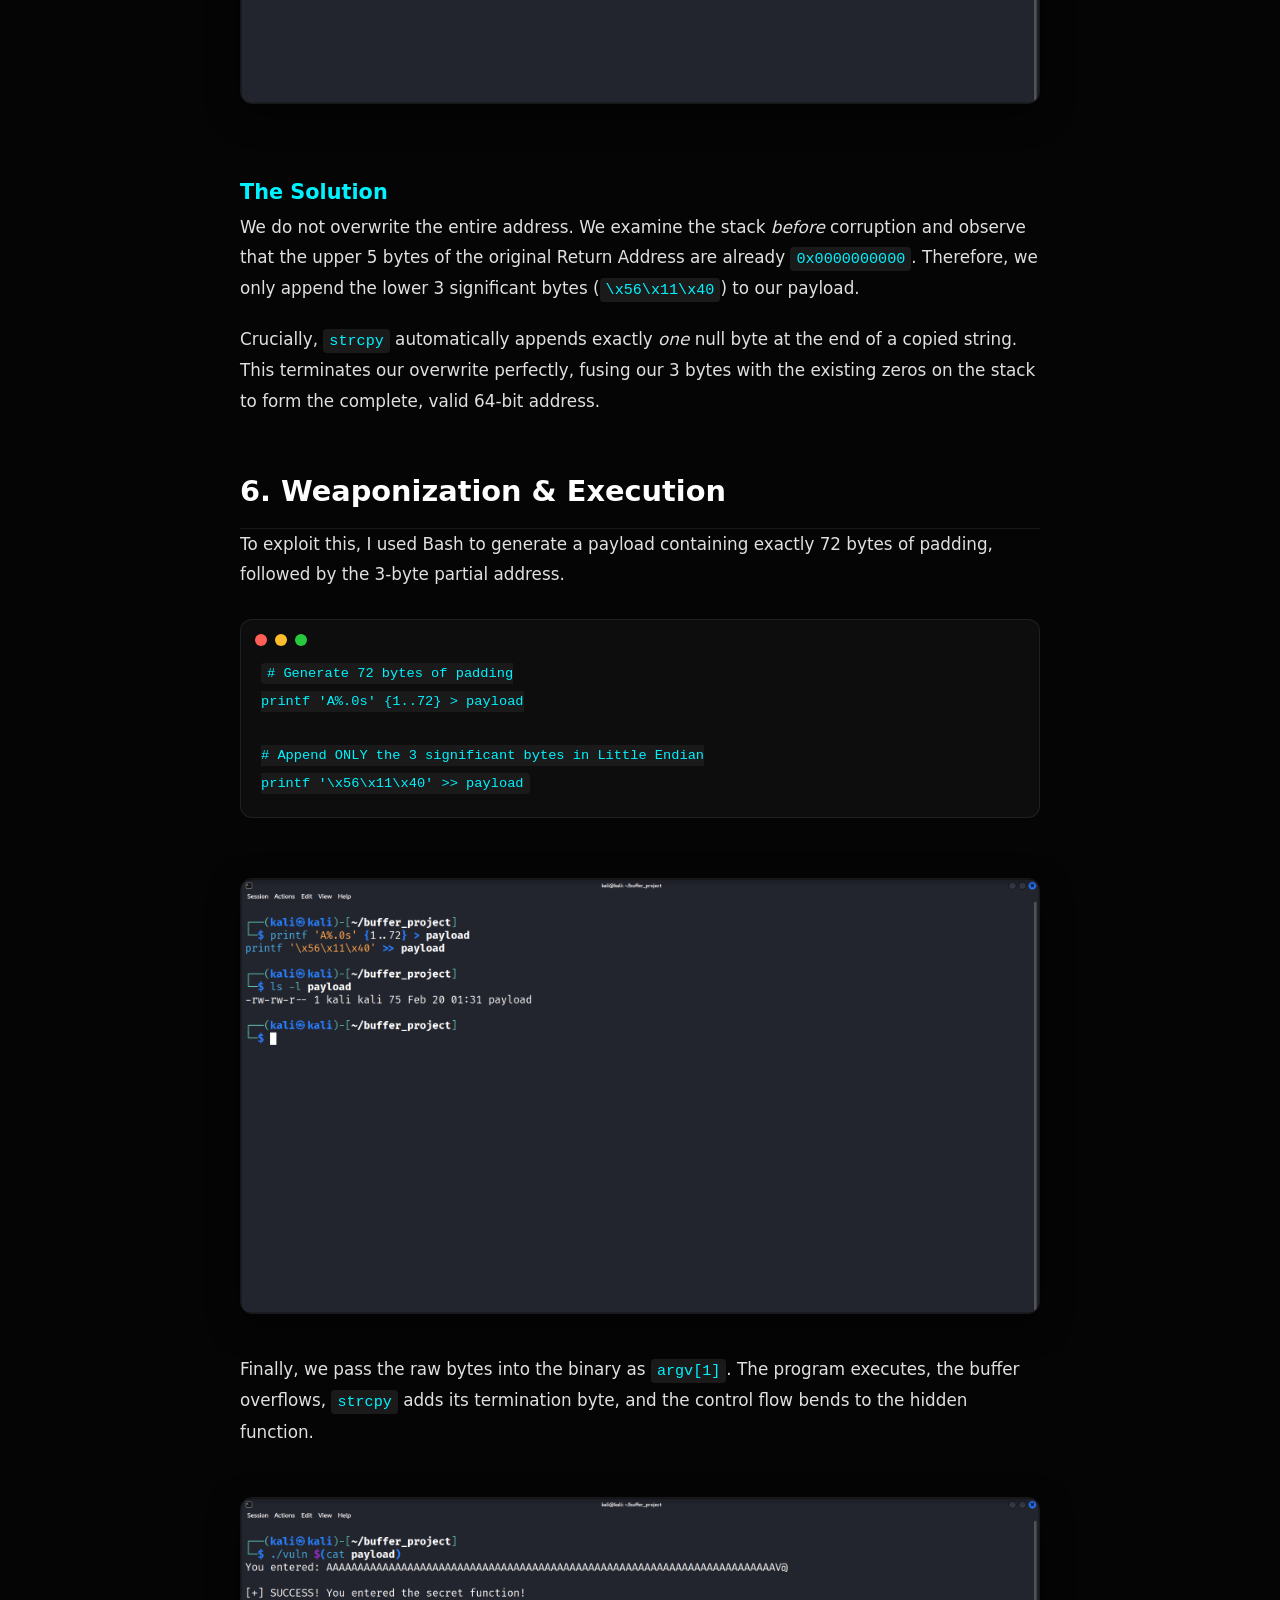
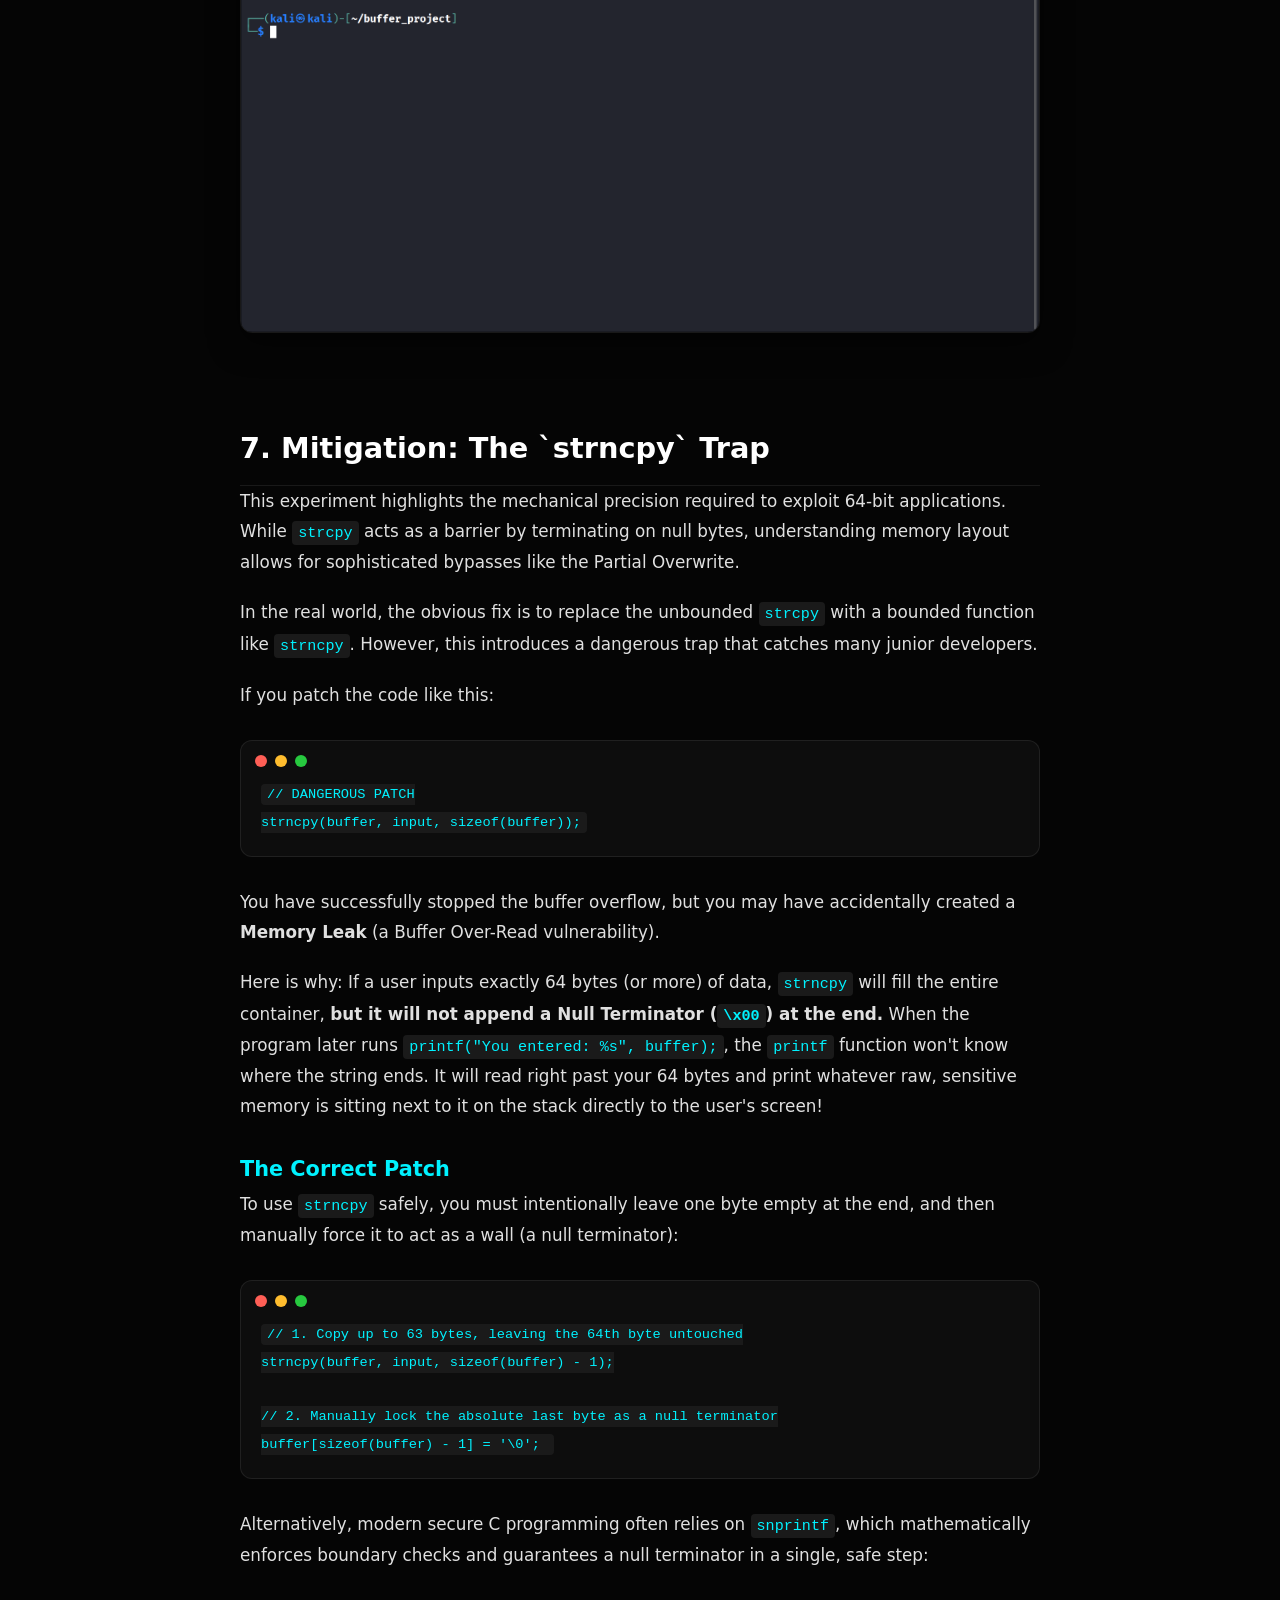
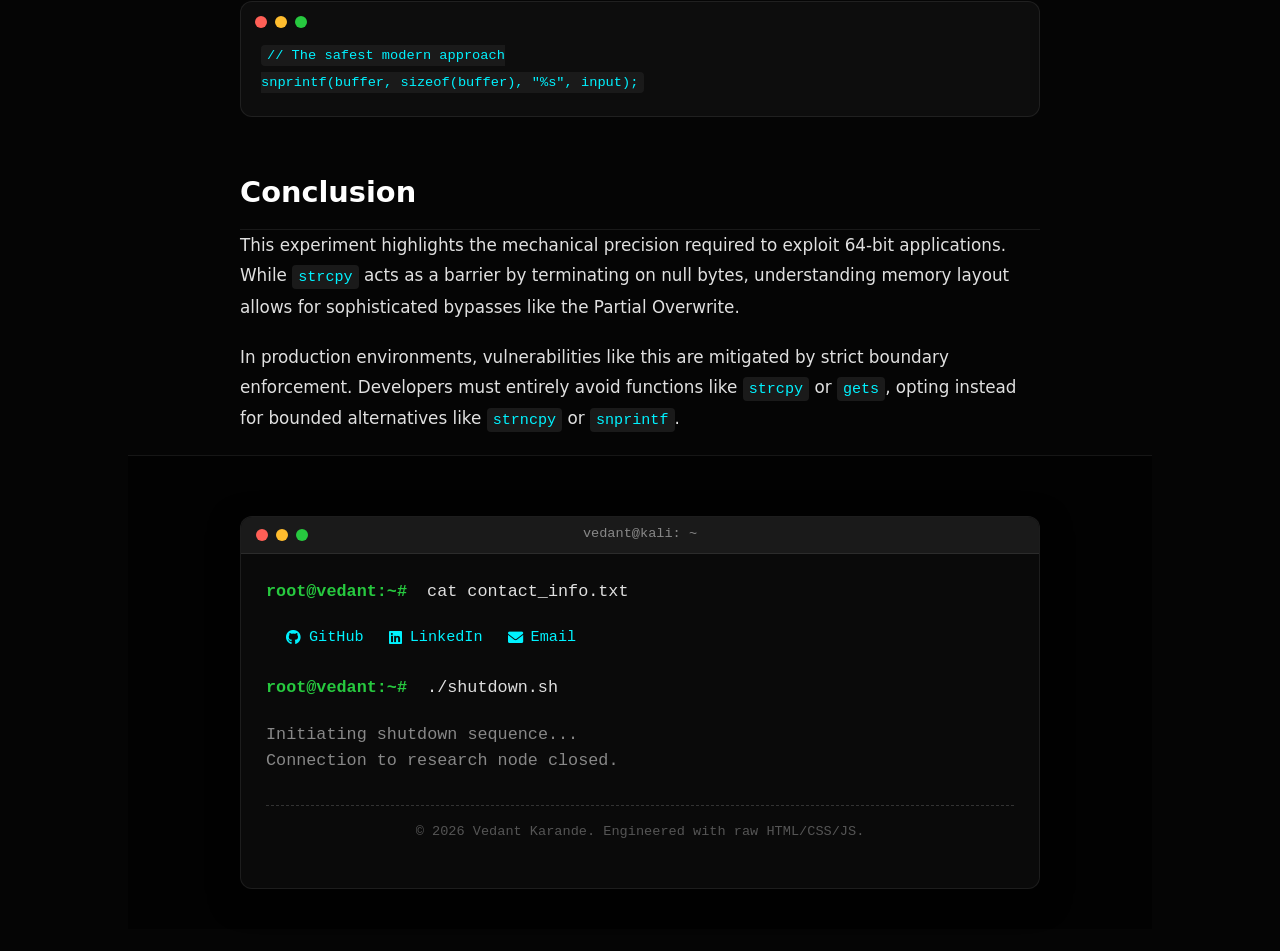
==== commit 46b426bc: "Added detailed explaination in koobe-guard and added footer terminal to each blog" ====
--- a/blog/buffer-overflow.html
+++ b/blog/buffer-overflow.html
@@ -136,7 +136,7 @@
         </ul>
 
         <img
-          src="../images/compilation_and_security_vals.png"
+          src="../images/buffover/compilation_and_security_vals.png"
           alt="Checksec output verifying disabled protections"
           loading="lazy"
         />
@@ -156,7 +156,7 @@
         </p>
 
         <img
-          src="../images/run_gdb_withpattern.png"
+          src="../images/buffover/run_gdb_withpattern.png"
           alt="Running GDB with a cyclic pattern"
           loading="lazy"
         />
@@ -168,12 +168,12 @@
         </p>
 
         <img
-          src="../images/program_crash.png"
+          src="../images/buffover/program_crash.png"
           alt="Segmentation fault in GDB"
           loading="lazy"
         />
         <img
-          src="../images/value_at_topofstack.png"
+          src="../images/buffover/value_at_topofstack.png"
           alt="Examining the top of the stack in GDB"
           loading="lazy"
         />
@@ -185,7 +185,7 @@
           length of <strong>72 bytes</strong>.
         </p>
         <img
-          src="../images/offset_calculate.png"
+          src="../images/buffover/offset_calculate.png"
           alt="Examining the top of the stack in GDB"
           loading="lazy"
         />
@@ -236,7 +236,7 @@
         </p>
 
         <img
-          src="../images/Address_of_target_func.png"
+          src="../images/buffover/Address_of_target_func.png"
           alt="Finding the target function address"
           loading="lazy"
         />
@@ -279,7 +279,7 @@
         </div>
 
         <img
-          src="../images/payload_creation.png"
+          src="../images/buffover/payload_creation.png"
           alt="Payload creation via command line"
           loading="lazy"
         />
@@ -292,7 +292,7 @@
         </p>
 
         <img
-          src="../images/successful_exploit.png"
+          src="../images/buffover/successful_exploit.png"
           alt="Successful exploit execution"
           loading="lazy"
         />
@@ -403,6 +403,46 @@
       </div>
     </article>
 
+    <footer>
+      <div class="terminal-window">
+        <div class="terminal-header">
+          <div class="mac-dots">
+            <div class="mac-dot red"></div>
+            <div class="mac-dot yellow"></div>
+            <div class="mac-dot green"></div>
+          </div>
+          <span class="terminal-title">vedant@kali: ~</span>
+        </div>
+        <div class="terminal-body">
+          <p><span class="prompt">root@vedant:~#</span> cat contact_info.txt</p>
+
+          <div class="footer-links">
+            <a href="https://github.com/Vedantk6403" target="_blank"
+              ><i class="fab fa-github"></i> GitHub</a
+            >
+            <a
+              href="https://www.linkedin.com/in/vedant-karande-936787247"
+              target="_blank"
+              ><i class="fab fa-linkedin"></i> LinkedIn</a
+            >
+            <a
+              href="https://mail.google.com/mail/?view=cm&fs=1&to=vedantk6403@gmail.com"
+              target="_blank"
+              ><i class="fas fa-envelope"></i> Email</a
+            >
+          </div>
+
+          <p><span class="prompt">root@vedant:~#</span> ./shutdown.sh</p>
+          <p class="logout-msg">
+            Initiating shutdown sequence...<br />Connection to research node closed.
+          </p>
+          <p class="copyright">
+            © 2026 Vedant Karande. Engineered with raw HTML/CSS/JS.
+          </p>
+        </div>
+      </div>
+    </footer>
+
     <script src="./blog.js"></script>
   </body>
 </html>
